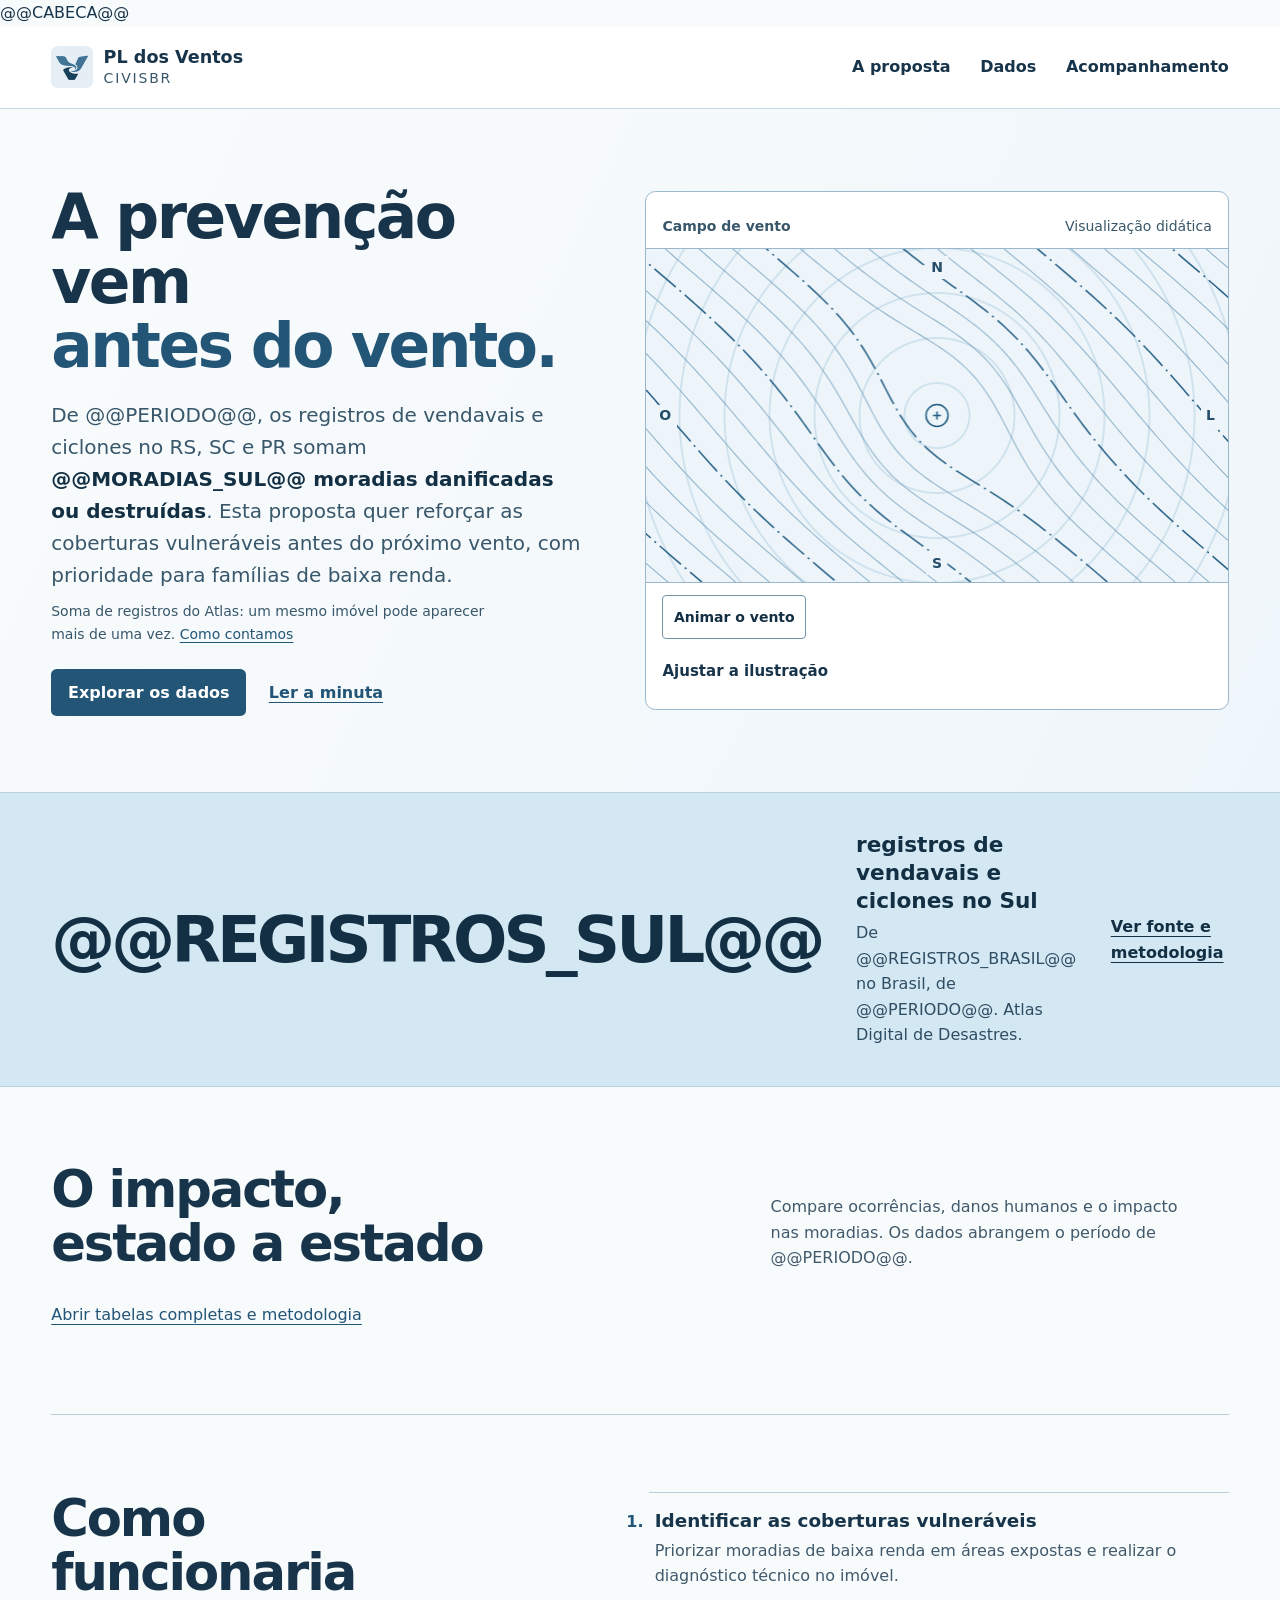
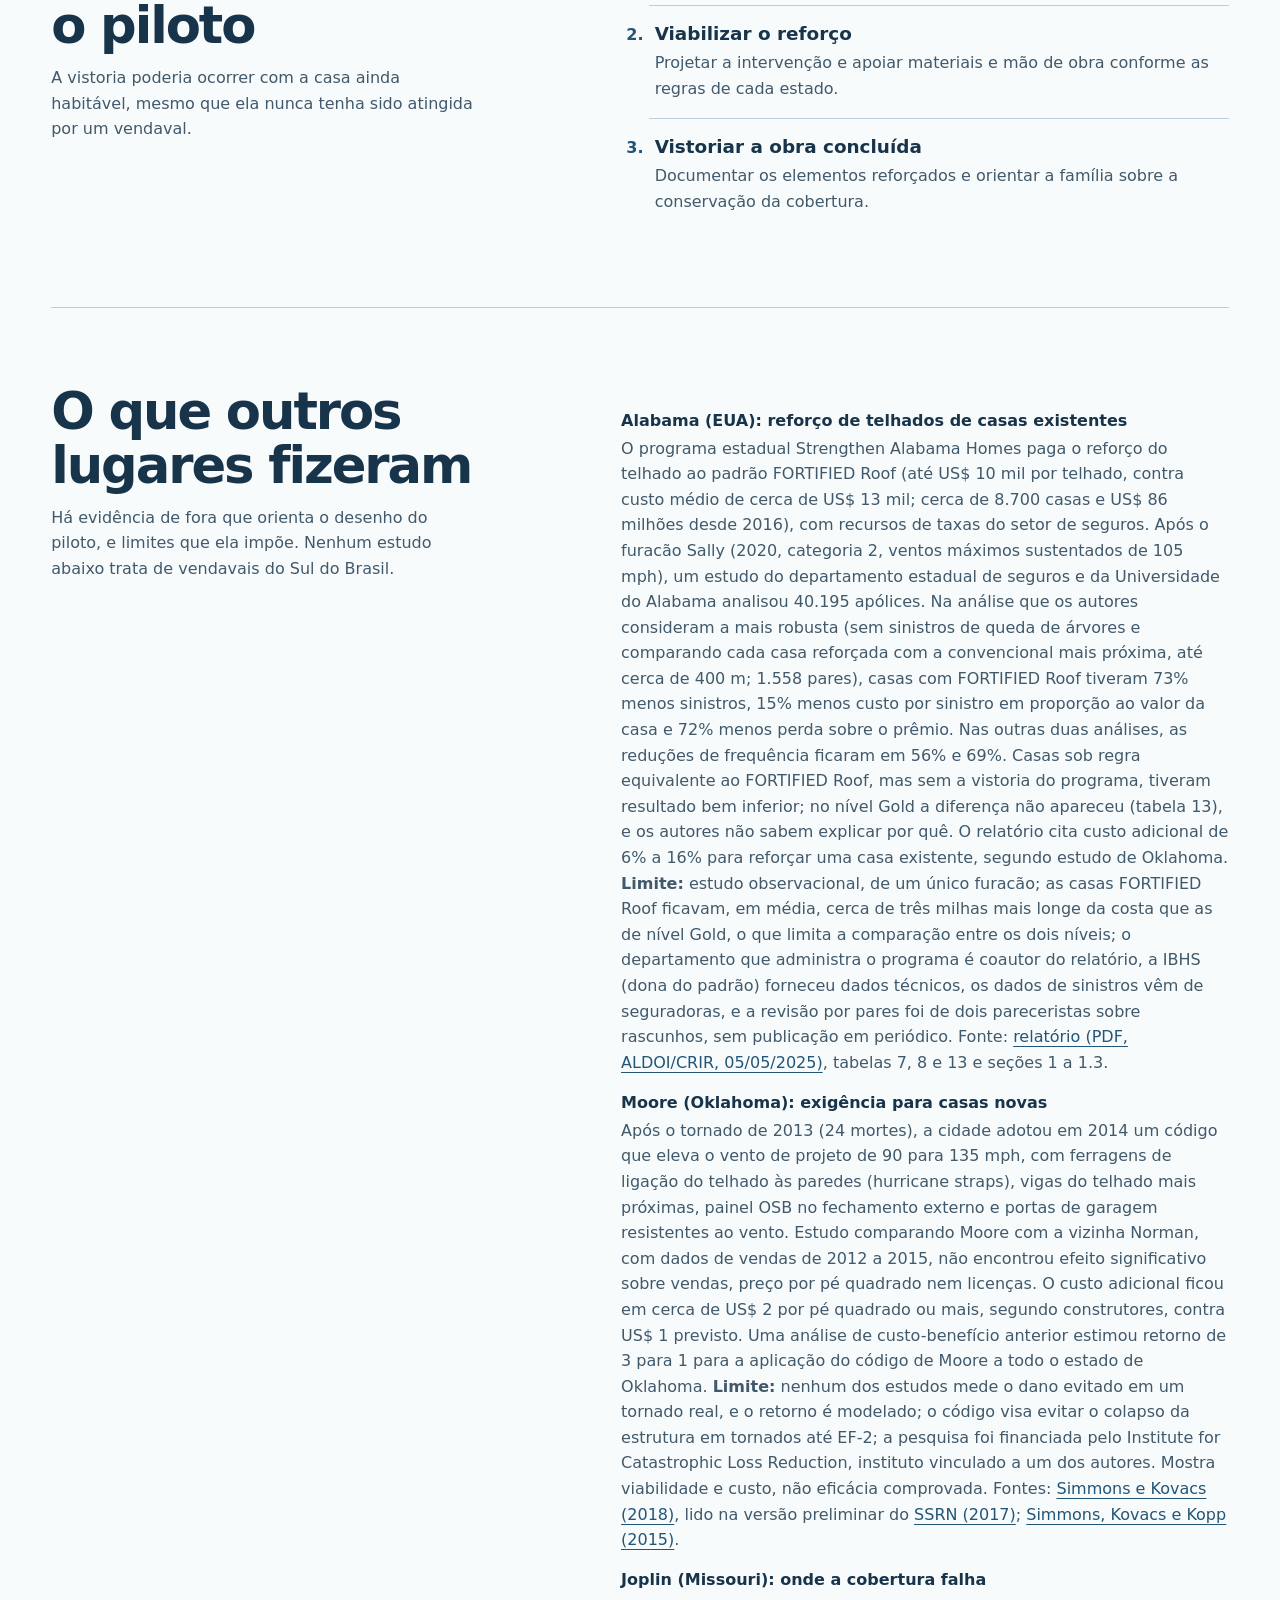
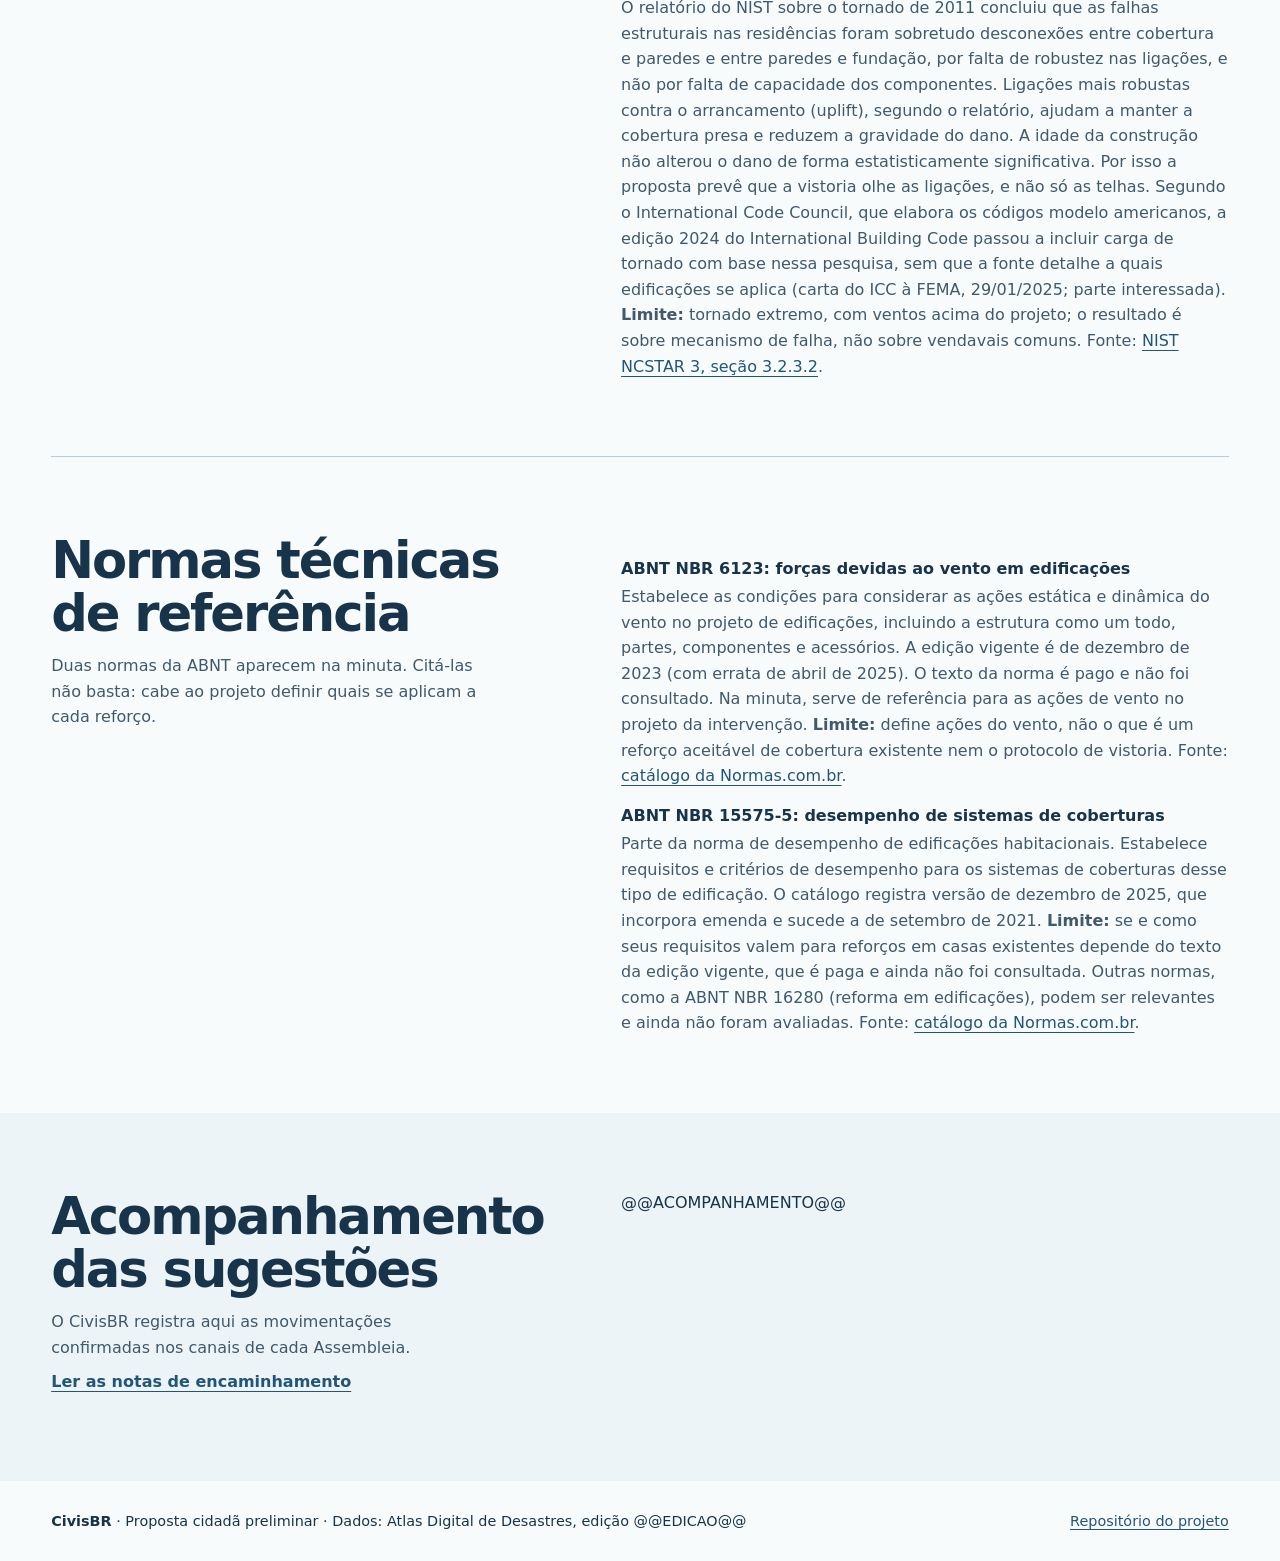
==== site/index.html @ 591d5e36 "docs: add technical standards section and fix NBR references Add NBR 6123 and NBR 15575-5 with catal" ====
<!doctype html>
<html lang="pt-BR">
<head>
  <meta charset="utf-8">
  <meta name="viewport" content="width=device-width, initial-scale=1">
  @@CABECA@@
  <link rel="icon" href="assets/favicon-ventos-brisa.ico">
  <link rel="stylesheet" href="estilos.css">
  <script src="vento.js" defer></script>
  <script src="explorar.js" defer></script>
</head>
<body>
  <a class="atalho" href="#conteudo">Pular para o conteúdo</a>
  <header class="cabecalho">
    <div class="limite topo">
      <a class="marca" href="./"><img src="assets/icone-ventos.png" width="42" height="42" alt=""><span>PL dos Ventos<small>CIVISBR</small></span></a>
      <nav aria-label="Navegação principal">
        <a href="#proposta">A proposta</a>
        <a href="#titulo-dados">Dados</a>
        <a href="#acompanhamento">Acompanhamento</a>
      </nav>
    </div>
  </header>
  <main id="conteudo" tabindex="-1">
    <div class="abertura-fundo">
      <section class="abertura limite" aria-labelledby="titulo">
        <div class="abertura-texto">
          <h1 id="titulo">A prevenção vem <em>antes do vento.</em></h1>
          <p class="introducao">De @@PERIODO@@, os registros de vendavais e ciclones no RS, SC e PR somam <strong>@@MORADIAS_SUL@@ moradias danificadas ou destruídas</strong>. Esta proposta quer reforçar as coberturas vulneráveis antes do próximo vento, com prioridade para famílias de baixa renda.</p>
          <p class="nota-dado">Soma de registros do Atlas: um mesmo imóvel pode aparecer mais de uma vez. <a href="metodologia.html">Como contamos</a></p>
          <div class="acoes">
            <a class="botao" href="#titulo-dados">Explorar os dados</a>
            <a class="link-texto" href="minuta-modelo.html">Ler a minuta</a>
          </div>
        </div>
        <div class="campo">
          <div class="campo-topo"><p class="campo-titulo">Campo de vento</p><p id="legenda-campo">Visualização didática</p></div>
          <div class="campo-figura">
            <canvas id="vento-canvas" role="img" aria-label="Ilustração didática: linhas de vento que contornam um ponto central"></canvas>
            <span class="campo-norte" aria-hidden="true">N</span>
            <span class="campo-leste" aria-hidden="true">L</span>
            <span class="campo-sul" aria-hidden="true">S</span>
            <span class="campo-oeste" aria-hidden="true">O</span>
          </div>
          <div id="controles-vento" class="controles-vento" hidden>
            <button id="movimento" type="button">Animar o vento</button>
            <details class="ajustes">
              <summary>Ajustar a ilustração</summary>
              <div><label for="direcao">Vento vindo de <output id="direcao-atual" for="direcao">Noroeste</output></label><input id="direcao" type="range" min="0" max="7" step="1" value="7"></div>
              <div><label for="intensidade">Intensidade visual <output id="intensidade-atual" for="intensidade">Moderada</output></label><input id="intensidade" type="range" min="0" max="2" step="1" value="1"></div>
            </details>
          </div>
          <noscript><p class="sem-script">A ilustração interativa requer JavaScript. A proposta e os dados estão nas seções abaixo.</p></noscript>
        </div>
      </section>
    </div>

    <section class="faixa" aria-label="Dados sobre vendavais e ciclones">
      <div class="limite faixa-conteudo">
        <p class="dado-grande">@@REGISTROS_SUL@@</p>
        <div><h2>registros de vendavais e ciclones no Sul</h2><p>De @@REGISTROS_BRASIL@@ no Brasil, de @@PERIODO@@. Atlas Digital de Desastres.</p></div>
        <a class="link-texto" href="dados.html#metodologia">Ver fonte e metodologia</a>
      </div>
    </section>

    <section class="secao limite secao-dados" aria-labelledby="titulo-dados">
      <div class="intro-dados"><h2 id="titulo-dados">O impacto, estado a estado</h2><p>Compare ocorrências, danos humanos e o impacto nas moradias. Os dados abrangem o período de @@PERIODO@@.</p></div>
          <section id="explorador" class="explorador" hidden aria-labelledby="titulo-explorador">
      <h3 id="titulo-explorador">Comparar estados</h3>
      <div class="controles">
        <div><label for="fenomeno">Fenômeno</label><select id="fenomeno"><option value="vendavais_ciclones">Vendavais e ciclones</option><option value="tornados">Tornados</option></select></div>
        <div><label for="indicador">Indicador</label><select id="indicador">
          <option value="moradias">Moradias atingidas</option>
          <option value="ocorrencias">Registros de desastres</option>
          <option value="atingidos">Danos humanos diretos</option>
          <option value="moradias_danificadas">Moradias danificadas</option>
          <option value="moradias_destruidas">Moradias destruídas</option>
          <option value="registros_com_moradias">Registros com dano habitacional</option>
        </select></div>
        <div><label for="recorte">Recorte</label><select id="recorte"><option value="sul">Região Sul</option><option value="brasil">Brasil · todas as UFs</option></select></div>
      </div>
      <p id="resumo-grafico" class="resumo-grafico" role="status" aria-atomic="true"></p>
      <ol id="barras" class="barras" aria-label="Estados em ordem decrescente pelo indicador selecionado"></ol>
      <div class="acoes-explorador">
        <button id="copiar-link" type="button">Copiar link desta visão</button>
        <button id="baixar-csv" type="button">Baixar este recorte (CSV)</button>
        <span id="aviso-explorador" class="aviso-explorador" role="status"></span>
      </div>
    </section>
    <noscript>@@TABELA_SUL@@</noscript>

      <p class="link-fonte"><a href="dados.html">Abrir tabelas completas e metodologia</a></p>
    </section>

    <section id="proposta" class="secao limite colunas proposta" aria-labelledby="titulo-proposta">
      <div>
        <h2 id="titulo-proposta">Como funcionaria o piloto</h2>
        <p class="texto-lateral">A vistoria poderia ocorrer com a casa ainda habitável, mesmo que ela nunca tenha sido atingida por um vendaval.</p>
      </div>
      <ol class="etapas">
        <li><h3>Identificar as coberturas vulneráveis</h3><p>Priorizar moradias de baixa renda em áreas expostas e realizar o diagnóstico técnico no imóvel.</p></li>
        <li><h3>Viabilizar o reforço</h3><p>Projetar a intervenção e apoiar materiais e mão de obra conforme as regras de cada estado.</p></li>
        <li><h3>Vistoriar a obra concluída</h3><p>Documentar os elementos reforçados e orientar a família sobre a conservação da cobertura.</p></li>
      </ol>
    </section>

    <section id="experiencia" class="secao limite colunas experiencia" aria-labelledby="titulo-experiencia">
      <div>
        <h2 id="titulo-experiencia">O que outros lugares fizeram</h2>
        <p class="texto-lateral">Há evidência de fora que orienta o desenho do piloto, e limites que ela impõe. Nenhum estudo abaixo trata de vendavais do Sul do Brasil.</p>
      </div>
      <dl class="glossario precedentes">
        <dt>Alabama (EUA): reforço de telhados de casas existentes</dt>
        <dd>O programa estadual Strengthen Alabama Homes paga o reforço do telhado ao padrão FORTIFIED Roof (até US$ 10 mil por telhado, contra custo médio de cerca de US$ 13 mil; cerca de 8.700 casas e US$ 86 milhões desde 2016), com recursos de taxas do setor de seguros. Após o furacão Sally (2020, categoria 2, ventos máximos sustentados de 105 mph), um estudo do departamento estadual de seguros e da Universidade do Alabama analisou 40.195 apólices. Na análise que os autores consideram a mais robusta (sem sinistros de queda de árvores e comparando cada casa reforçada com a convencional mais próxima, até cerca de 400 m; 1.558 pares), casas com FORTIFIED Roof tiveram 73% menos sinistros, 15% menos custo por sinistro em proporção ao valor da casa e 72% menos perda sobre o prêmio. Nas outras duas análises, as reduções de frequência ficaram em 56% e 69%. Casas sob regra equivalente ao FORTIFIED Roof, mas sem a vistoria do programa, tiveram resultado bem inferior; no nível Gold a diferença não apareceu (tabela 13), e os autores não sabem explicar por quê. O relatório cita custo adicional de 6% a 16% para reforçar uma casa existente, segundo estudo de Oklahoma. <strong>Limite:</strong> estudo observacional, de um único furacão; as casas FORTIFIED Roof ficavam, em média, cerca de três milhas mais longe da costa que as de nível Gold, o que limita a comparação entre os dois níveis; o departamento que administra o programa é coautor do relatório, a IBHS (dona do padrão) forneceu dados técnicos, os dados de sinistros vêm de seguradoras, e a revisão por pares foi de dois pareceristas sobre rascunhos, sem publicação em periódico. Fonte: <a href="https://www.aldoi.gov/PDF/News/PerformanceIBHSFortifiedHomeConstructionHurricaneSally.pdf">relatório (PDF, ALDOI/CRIR, 05/05/2025)</a>, tabelas 7, 8 e 13 e seções 1 a 1.3.</dd>
        <dt>Moore (Oklahoma): exigência para casas novas</dt>
        <dd>Após o tornado de 2013 (24 mortes), a cidade adotou em 2014 um código que eleva o vento de projeto de 90 para 135 mph, com ferragens de ligação do telhado às paredes (hurricane straps), vigas do telhado mais próximas, painel OSB no fechamento externo e portas de garagem resistentes ao vento. Estudo comparando Moore com a vizinha Norman, com dados de vendas de 2012 a 2015, não encontrou efeito significativo sobre vendas, preço por pé quadrado nem licenças. O custo adicional ficou em cerca de US$ 2 por pé quadrado ou mais, segundo construtores, contra US$ 1 previsto. Uma análise de custo-benefício anterior estimou retorno de 3 para 1 para a aplicação do código de Moore a todo o estado de Oklahoma. <strong>Limite:</strong> nenhum dos estudos mede o dano evitado em um tornado real, e o retorno é modelado; o código visa evitar o colapso da estrutura em tornados até EF-2; a pesquisa foi financiada pelo Institute for Catastrophic Loss Reduction, instituto vinculado a um dos autores. Mostra viabilidade e custo, não eficácia comprovada. Fontes: <a href="https://doi.org/10.1016/j.ijdrr.2017.09.040">Simmons e Kovacs (2018)</a>, lido na versão preliminar do <a href="https://doi.org/10.2139/ssrn.2963220">SSRN (2017)</a>; <a href="https://doi.org/10.1175/WCAS-D-14-00032.1">Simmons, Kovacs e Kopp (2015)</a>.</dd>
        <dt>Joplin (Missouri): onde a cobertura falha</dt>
        <dd>O relatório do NIST sobre o tornado de 2011 concluiu que as falhas estruturais nas residências foram sobretudo desconexões entre cobertura e paredes e entre paredes e fundação, por falta de robustez nas ligações, e não por falta de capacidade dos componentes. Ligações mais robustas contra o arrancamento (uplift), segundo o relatório, ajudam a manter a cobertura presa e reduzem a gravidade do dano. A idade da construção não alterou o dano de forma estatisticamente significativa. Por isso a proposta prevê que a vistoria olhe as ligações, e não só as telhas. Segundo o International Code Council, que elabora os códigos modelo americanos, a edição 2024 do International Building Code passou a incluir carga de tornado com base nessa pesquisa, sem que a fonte detalhe a quais edificações se aplica (carta do ICC à FEMA, 29/01/2025; parte interessada). <strong>Limite:</strong> tornado extremo, com ventos acima do projeto; o resultado é sobre mecanismo de falha, não sobre vendavais comuns. Fonte: <a href="https://doi.org/10.6028/NIST.NCSTAR.3">NIST NCSTAR 3, seção 3.2.3.2</a>.</dd>
      </dl>
    </section>

    <section id="normas" class="secao limite colunas experiencia" aria-labelledby="titulo-normas">
      <div>
        <h2 id="titulo-normas">Normas técnicas de referência</h2>
        <p class="texto-lateral">Duas normas da ABNT aparecem na minuta. Citá-las não basta: cabe ao projeto definir quais se aplicam a cada reforço.</p>
      </div>
      <dl class="glossario precedentes">
        <dt>ABNT NBR 6123: forças devidas ao vento em edificações</dt>
        <dd>Estabelece as condições para considerar as ações estática e dinâmica do vento no projeto de edificações, incluindo a estrutura como um todo, partes, componentes e acessórios. A edição vigente é de dezembro de 2023 (com errata de abril de 2025). O texto da norma é pago e não foi consultado. Na minuta, serve de referência para as ações de vento no projeto da intervenção. <strong>Limite:</strong> define ações do vento, não o que é um reforço aceitável de cobertura existente nem o protocolo de vistoria. Fonte: <a href="https://www.normas.com.br/visualizar/abnt-nbr-nm/5616/nbr6123-forcas-devidas-ao-vento-em-edificacoes">catálogo da Normas.com.br</a>.</dd>
        <dt>ABNT NBR 15575-5: desempenho de sistemas de coberturas</dt>
        <dd>Parte da norma de desempenho de edificações habitacionais. Estabelece requisitos e critérios de desempenho para os sistemas de coberturas desse tipo de edificação. O catálogo registra versão de dezembro de 2025, que incorpora emenda e sucede a de setembro de 2021. <strong>Limite:</strong> se e como seus requisitos valem para reforços em casas existentes depende do texto da edição vigente, que é paga e ainda não foi consultada. Outras normas, como a ABNT NBR 16280 (reforma em edificações), podem ser relevantes e ainda não foram avaliadas. Fonte: <a href="https://normas.com.br/visualizar/abnt-nbr-nm/27244/abnt-nbr15575-5-edificacoes-habitacionais-desempenho-parte-5-requisitos-para-os-sistemas-de-coberturas">catálogo da Normas.com.br</a>.</dd>
      </dl>
    </section>

    <section id="acompanhamento" class="secao acompanhamento" aria-labelledby="titulo-acompanhamento">
      <div class="limite colunas">
        <div><h2 id="titulo-acompanhamento">Acompanhamento das sugestões</h2>
          <p class="texto-lateral">O CivisBR registra aqui as movimentações confirmadas nos canais de cada Assembleia.</p>
          <a class="link-texto" href="encaminhamentos.html">Ler as notas de encaminhamento</a>
        </div>
        <div class="historicos">@@ACOMPANHAMENTO@@</div>
      </div>
    </section>
  </main>
  <footer class="limite rodape"><p><strong>CivisBR</strong> · Proposta cidadã preliminar · Dados: Atlas Digital de Desastres, edição @@EDICAO@@</p><a href="https://github.com/civisbr/pl-dos-ventos">Repositório do projeto</a></footer>
  <script type="application/json" id="dados-explorador">@@DADOS_EXPLORADOR@@</script>
</body>
</html>
---- site/estilos.css ----
:root {
  color-scheme: light;
  --papel: #f8fbfc;
  --nevoa: #edf4f8;
  --tinta: #18344a;
  --secundaria: #40596b;
  --mar: #235577;
  --mar-escuro: #173852;
  --linha: #bacdd9;
  --branco: #fff;
  --marinho: #122f43;
  --brisa: #d4e8f4;
  --azul-suave: #39576a;
  font-family: system-ui, sans-serif;
  line-height: 1.6;
  color: var(--tinta);
  background: var(--papel);
}
*, *::before, *::after { box-sizing: border-box; }
body { margin: 0; }
[hidden] { display: none !important; }
img { max-width: 100%; height: auto; display: block; }
h1, h2, h3, p, figure { margin: 0; }
h1, h2 { font-weight: 760; letter-spacing: -.04em; line-height: 1.05; }
h1 { font-size: clamp(2.8rem, 6vw, 6.4rem); text-wrap: balance; }
h2 { font-size: clamp(2rem, 4vw, 3.4rem); text-wrap: balance; }
h3 { font-size: 1.15rem; line-height: 1.3; }
p + p { margin-top: .75rem; }
a { color: var(--mar); text-underline-offset: .24em; text-decoration-thickness: .08em; }
a:hover { text-decoration-thickness: .16em; }
:focus-visible { outline: 3px solid #155a86; outline-offset: 4px; }
[id] { scroll-margin-top: 1.5rem; }
.atalho { position: absolute; z-index: 2; top: .75rem; left: 1rem; padding: .6rem 1rem; background: var(--branco); transform: translateY(-175%); }
.atalho:focus { transform: none; }
.limite { width: min(calc(100% - clamp(2rem, 8vw, 8rem)), 77rem); margin-inline: auto; }
.cabecalho { background: var(--branco); border-bottom: 1px solid #c7d9e4; }
.topo, .rodape { display: flex; align-items: center; justify-content: space-between; flex-wrap: wrap; gap: .5rem 1.5rem; padding-block: 1rem; }
.marca { display: inline-flex; gap: .65rem; align-items: center; padding-block: .25rem; text-decoration: none; color: var(--tinta); font-size: 1.1rem; font-weight: 750; line-height: 1.2; }
.marca img { border-radius: .42rem; }
.marca small { display: block; font-size: .875rem; font-weight: 500; color: var(--azul-suave); padding-top: .12rem; letter-spacing: .13em; }
nav { display: flex; flex-wrap: wrap; gap: 0 clamp(.8rem, 3vw, 1.85rem); }
nav a { display: inline-flex; align-items: center; min-height: 2.75rem; color: var(--tinta); font-weight: 640; text-decoration: none; }
nav a:hover, nav a[aria-current] { text-decoration: underline; text-underline-offset: .35em; }
.abertura-fundo { background: linear-gradient(115deg, var(--papel) 12%, #eff6fb 100%); color: var(--tinta); }
.abertura { display: grid; grid-template-columns: minmax(0, 1fr) minmax(0, 1.1fr); align-items: center; gap: clamp(1.5rem, 5vw, 4.5rem); padding-block: clamp(2.1rem, 6vw, 5.2rem); }
.abertura h1 { font-size: clamp(2.65rem, 4.8vw, 5.15rem); margin-block: 0 1.25rem; text-wrap: initial; }
.abertura h1 em { display: block; color: var(--mar); font-style: normal; }
.abertura .introducao { color: var(--azul-suave); }
.abertura .introducao strong { color: var(--marinho); }
.nota-dado { max-width: 52ch; margin-top: .6rem; font-size: .875rem; color: var(--azul-suave); }
.abertura .link-texto { color: var(--mar); }
.abertura .botao { background: var(--mar); color: var(--branco); }
.abertura .botao:hover { background: var(--mar-escuro); }
.cabecalho :focus-visible, .abertura :focus-visible { outline-color: #155a86; }
.introducao { max-width: 48ch; font-size: clamp(1.05rem, 2vw, 1.25rem); color: var(--secundaria); }
.acoes { display: flex; flex-wrap: wrap; align-items: center; gap: .55rem 1.4rem; margin-top: 1.5rem; }
.botao, .link-texto { display: inline-flex; align-items: center; width: fit-content; min-height: 2.75rem; font-weight: 725; }
.botao { padding: .65rem 1.05rem; border-radius: .35rem; background: var(--mar); color: var(--branco); text-decoration: none; }
.botao:hover { background: var(--mar-escuro); }
.campo { min-width: 0; border: 1px solid #9ab7cb; border-radius: .65rem; overflow: clip; background: var(--branco); }
.campo-topo { display: flex; flex-wrap: wrap; justify-content: space-between; align-items: baseline; gap: .25rem .75rem; border-bottom: 1px solid #9ab7cb; padding: .7rem 1rem; }
.campo-titulo { font: 700 1.05rem/1.4 system-ui, sans-serif; }
.campo-topo p { font-size: .875rem; color: var(--azul-suave); }
.campo-figura { position: relative; overflow: hidden; height: clamp(13rem, 26vw, 21rem); isolation: isolate; background: repeating-radial-gradient(circle at center, #edf5fa 0 31px, #d0e2ed 32px 33px, #edf5fa 34px 45px); }
.campo-figura canvas { display: block; width: 100%; height: 100%; }
.campo-figura span { position: absolute; padding: .08rem .35rem; background: #edf5fa; color: #234d69; font: 650 .875rem/1.4 system-ui, sans-serif; }
.campo-norte { top: .45rem; left: 50%; transform: translateX(-50%); }
.campo-leste { right: .45rem; top: 50%; transform: translateY(-50%); }
.campo-sul { bottom: .45rem; left: 50%; transform: translateX(-50%); }
.campo-oeste { left: .45rem; top: 50%; transform: translateY(-50%); }
.controles-vento { display: grid; gap: .65rem; padding: .75rem 1rem 1rem; border-top: 1px solid #9ab7cb; }
.ajustes > summary { cursor: pointer; display: flex; align-items: center; min-height: 2.75rem; font-weight: 650; font-size: .9375rem; }
.ajustes[open] { display: grid; grid-template-columns: 1fr 1fr; gap: .65rem 1.25rem; }
.ajustes[open] > summary { grid-column: 1 / -1; }
.ajustes > div { min-width: 0; }
.controles-vento label { display: flex; justify-content: space-between; flex-wrap: wrap; gap: .12rem .45rem; color: var(--azul-suave); font-size: .875rem; }
.controles-vento output { color: var(--marinho); font-weight: 700; }
.controles-vento input { width: 100%; height: 2.75rem; display: block; margin: 0; accent-color: var(--mar); cursor: pointer; }
.controles-vento button { justify-self: start; padding: .42rem .65rem; min-height: 2.75rem; background: transparent; color: var(--marinho); font: 650 .875rem system-ui, sans-serif; border: 1px solid #7394ab; border-radius: .25rem; cursor: pointer; }
.controles-vento button:hover { background: #d9eaf3; }
.sem-script { padding: .75rem 1rem; color: var(--azul-suave); }
.faixa { background: var(--brisa); color: var(--marinho); border-block: 1px solid #b8d1e2; }
.faixa-conteudo { padding-block: clamp(1.35rem, 3vw, 2.35rem); display: grid; grid-template-columns: auto 1fr auto; align-items: center; gap: .6rem clamp(1rem, 3vw, 2.15rem); }
.faixa a { color: var(--marinho); }
.faixa h2 { font: 700 clamp(1rem, 2.2vw, 1.35rem)/1.3 system-ui, sans-serif; letter-spacing: 0; }
.faixa p:not(.dado-grande) { color: #2e4d62; margin-top: .3rem; }
.dado-grande { font: 760 clamp(2.4rem, 5vw, 4.5rem)/1 system-ui, sans-serif; letter-spacing: -.06em; font-variant-numeric: lining-nums tabular-nums; }
.secao { padding-block: clamp(2.2rem, 6vw, 5rem); }
.secao h2 + p { margin-top: .75rem; }
.colunas { display: grid; grid-template-columns: minmax(0, 1fr) minmax(0, 1.3fr); gap: 1.5rem clamp(2rem, 8vw, 7rem); }
.texto-lateral { max-width: 42ch; color: var(--secundaria); }
.etapas { margin: 0; padding-left: 1.75rem; }
.etapas li { padding: 1rem 0 1rem .35rem; border-top: 1px solid var(--linha); }
.etapas li::marker { font-weight: 750; color: var(--mar); }
.etapas p { color: var(--secundaria); margin-top: .3rem; }
.acompanhamento { background: var(--nevoa); }
.historicos details { border-top: 1px solid var(--linha); }
.historicos details:last-child { border-bottom: 1px solid var(--linha); }
.historicos summary, .painel > summary { cursor: pointer; padding-block: .8rem; font-weight: 740; }
.historicos summary span { display: inline-block; }
.historicos summary small { display: block; padding-left: 1.2rem; font-size: .875rem; font-weight: 500; color: var(--secundaria); }
.historicos details > p { padding: 0 0 1rem 1.2rem; color: var(--secundaria); }
.registro { padding-left: 2.4rem; margin: 0 0 .8rem; }
.registro li { padding-block: .4rem; overflow-wrap: anywhere; }
.registro time { display: block; color: var(--secundaria); font-size: .875rem; }
.rodape { font-size: .9rem; min-height: 5rem; }
.rodape a { display: inline-flex; align-items: center; min-height: 2.75rem; }
.cabecalho-dados { padding-block: clamp(2.7rem, 6vw, 5rem) 1.75rem; }
.cabecalho-dados h1 { margin-block: .5rem .8rem; }
.explorador { background: var(--branco); border: 1px solid var(--linha); border-radius: .4rem; padding: clamp(.95rem, 3vw, 2rem); }
.explorador h2 { font-size: clamp(1.65rem, 4vw, 2.55rem); }
.controles { display: grid; grid-template-columns: repeat(3, minmax(0, 1fr)); gap: .7rem; margin-top: 1.1rem; }
.controles label { display: block; margin-bottom: .25rem; font-weight: 700; }
select { min-height: 2.75rem; width: 100%; border: 1px solid #7594ac; border-radius: .25rem; background: var(--branco); padding: .4rem .55rem; color: var(--tinta); font: inherit; }
.resumo-grafico { margin-top: 1.15rem; font-weight: 650; }
.barras { padding-left: 1.3rem; margin: .25rem 0 0; }
.barras li { display: grid; grid-template-columns: minmax(8rem, .4fr) minmax(0, 1fr) minmax(4.8rem, auto); align-items: center; gap: .7rem; border-bottom: 1px solid var(--linha); padding-block: .4rem; }
.barras strong { text-align: right; font-variant-numeric: tabular-nums; }
.barra-eixo { display: block; height: .68rem; border-radius: .12rem; background: #e1edf4; box-shadow: inset 0 0 0 1px #a9c2d3; }
.barra-eixo span { display: block; height: 100%; border-radius: inherit; background: #597f9d; }
.barra-sul .barra-eixo span { background: var(--mar); }
.intro-dados { display: grid; grid-template-columns: 1.2fr .8fr; align-items: end; gap: .7rem 2rem; margin-bottom: 1.4rem; }
.intro-dados p { color: var(--secundaria); max-width: 43ch; }
.link-fonte { margin-top: 1rem; }
.proposta { border-top: 1px solid var(--linha); }
.painel { border-top: 1px solid var(--linha); margin-top: 1rem; }
.painel > summary { font-size: 1.15rem; }
.painel details { margin-block: .8rem; }
summary:hover { color: var(--mar); }
::selection { background: var(--brisa); color: var(--marinho); }
button, select, input { caret-color: var(--mar); }
summary::marker { color: var(--mar); }
.tabela { overflow-x: auto; margin-block: .6rem; }
table { width: 100%; min-width: 53rem; border-collapse: collapse; background: var(--branco); font-variant-numeric: tabular-nums; }
caption { padding: .55rem .7rem; text-align: left; font-weight: 700; }
th, td { padding: .65rem .7rem; border-bottom: 1px solid var(--linha); text-align: right; }
th:first-child { text-align: left; min-width: 9rem; }
thead { color: var(--branco); background: var(--mar-escuro); }
thead th { line-height: 1.25; }
tbody tr.sul { background: var(--nevoa); }
.experiencia { border-top: 1px solid var(--linha); }
.precedentes { margin-top: 0; max-width: none; }
.precedentes dd { max-width: 65ch; }
.metodologia { border-top: 1px solid var(--linha); }
.metodologia p { max-width: 75ch; }
.fontes { padding-left: 1.3rem; }
.fontes a, .link-fonte a { display: inline-flex; align-items: center; min-height: 2.75rem; }
.glossario { margin: .5rem 0 0; max-width: 75ch; }
.glossario dt { margin-top: .9rem; font-weight: 700; }
.glossario dd { margin: .15rem 0 0; color: var(--secundaria); }
.metodologia h3 { margin-top: 2rem; }
.acoes-explorador { display: flex; flex-wrap: wrap; align-items: center; gap: .5rem 1rem; margin-top: 1.1rem; }
.acoes-explorador button { min-height: 2.75rem; padding: .4rem .9rem; background: var(--branco); color: var(--marinho); font: 650 .9375rem system-ui, sans-serif; border: 1px solid #7394ab; border-radius: .3rem; cursor: pointer; }
.acoes-explorador button:hover { background: #d9eaf3; }
.aviso-explorador { font-size: .9375rem; color: var(--secundaria); overflow-wrap: anywhere; }
.selo-sul { display: inline-block; padding: 0 .35rem; border: 1px solid var(--mar); border-radius: .2rem; font-size: .75rem; font-weight: 700; color: var(--mar); vertical-align: .08em; }
.painel > :not(summary) { padding-top: .35rem; }
.historicos details > :not(summary) { padding-top: .35rem; }
.documento { max-width: 50rem; padding-block: clamp(2rem, 6vw, 4rem); }
.documento h1 { font-size: clamp(2rem, 5vw, 3.2rem); margin-bottom: 1.2rem; }
.documento h2 { font-size: clamp(1.4rem, 3vw, 2rem); margin-top: 2.4rem; margin-bottom: .6rem; }
.documento p, .documento li { max-width: 68ch; }
.documento p + p { margin-top: 1rem; }
.documento ul { padding-left: 1.3rem; }
.documento li + li { margin-top: .4rem; }
.documento blockquote { margin: 1rem 0; padding: .2rem 1rem; background: var(--nevoa); border-radius: .3rem; color: var(--secundaria); }
.documento code { font-family: ui-monospace, monospace; font-size: .9em; }
.documento pre { overflow-x: auto; padding: 1rem; background: var(--nevoa); border-radius: .3rem; }
.documento table { min-width: 0; }
.fonte-documento { margin-top: 2.5rem; font-size: .9375rem; }
@media (max-width: 48rem) {
  .abertura, .colunas { grid-template-columns: minmax(0, 1fr); }
  .abertura h1 { max-width: 14ch; }
  .intro-dados { grid-template-columns: minmax(0, 1fr); }
  .faixa-conteudo { grid-template-columns: 1fr; }
  .controles { grid-template-columns: minmax(0, 1fr); }
}
@media (max-width: 30rem) {
  .ajustes[open] { grid-template-columns: 1fr; }
  .barras li { grid-template-columns: minmax(0, 1fr) auto; gap: .15rem .6rem; }
  .barra-eixo { grid-row: 2; grid-column: 1 / -1; }
}
@media print {
  .atalho, nav, .campo, .acoes-explorador, .botao { display: none !important; }
  body { background: #fff; }
  .tabela { overflow: visible; }
  table { min-width: 0; font-size: .75rem; }
}
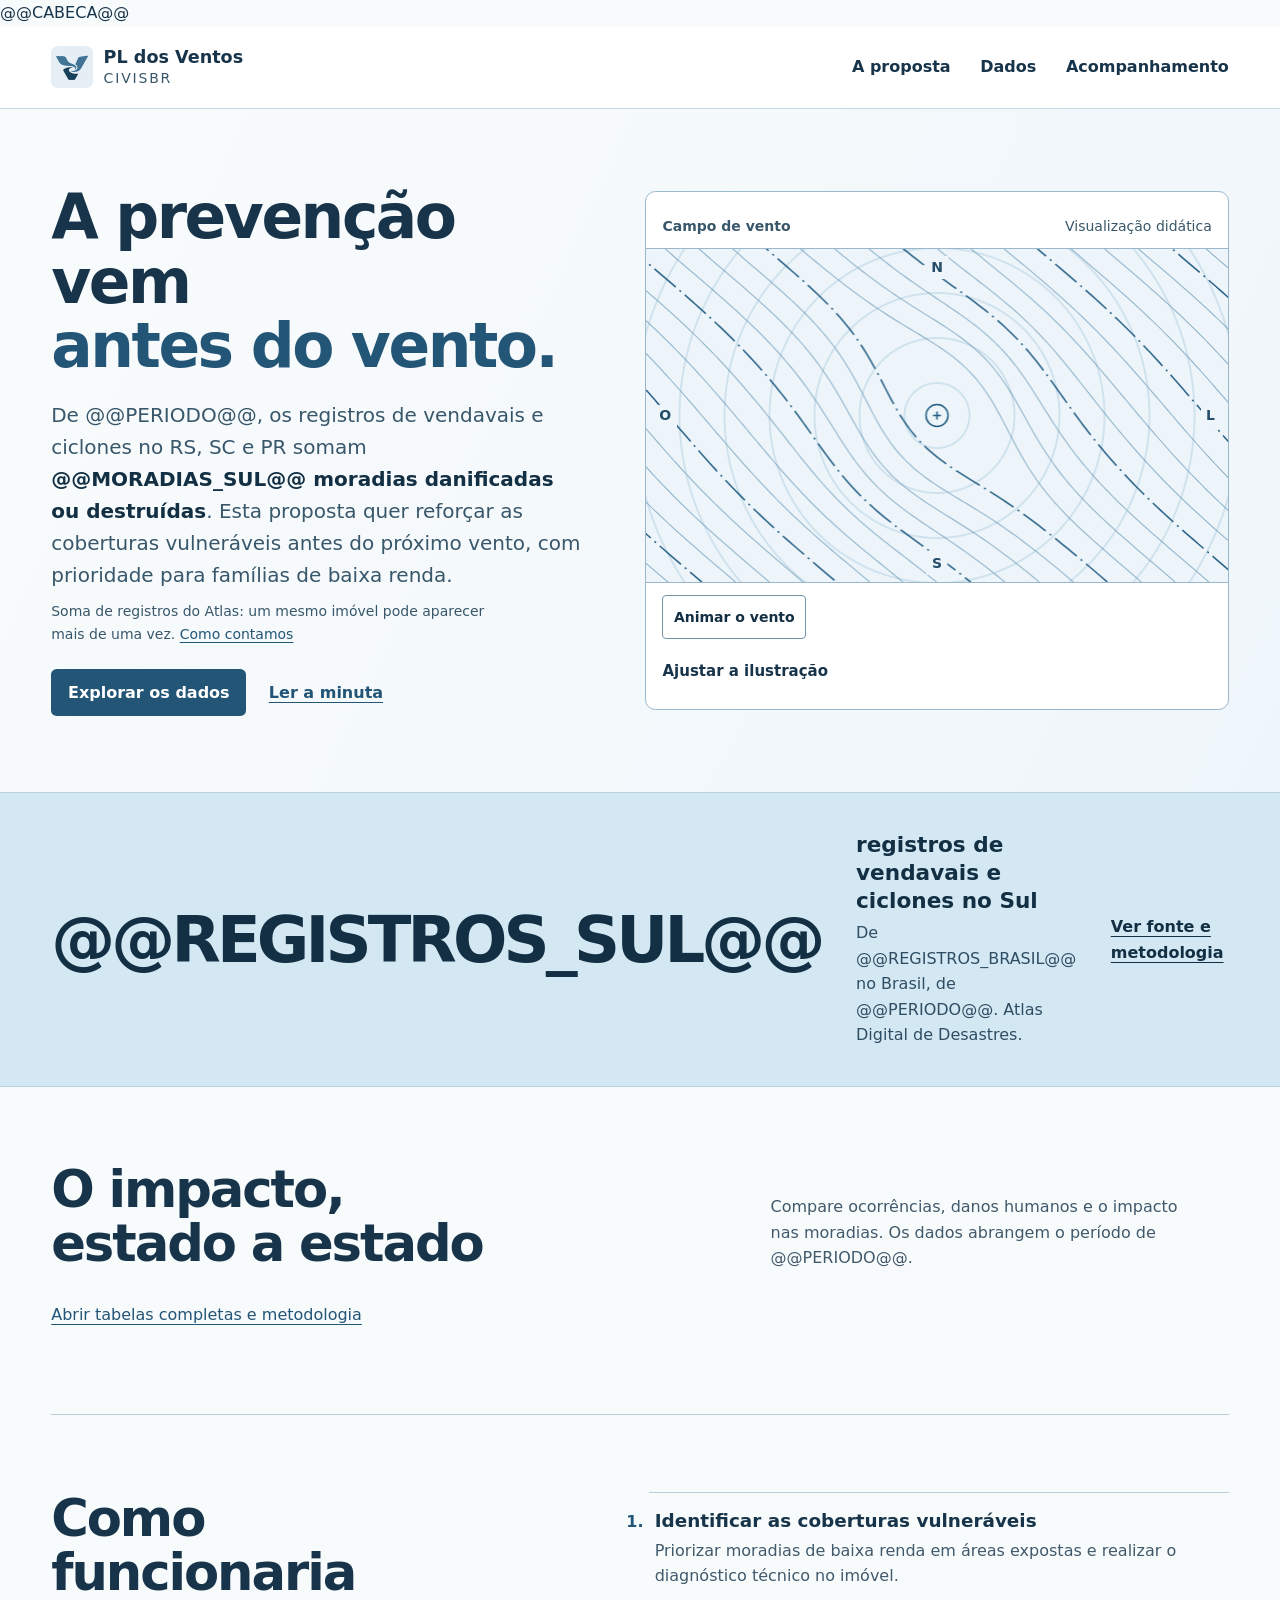
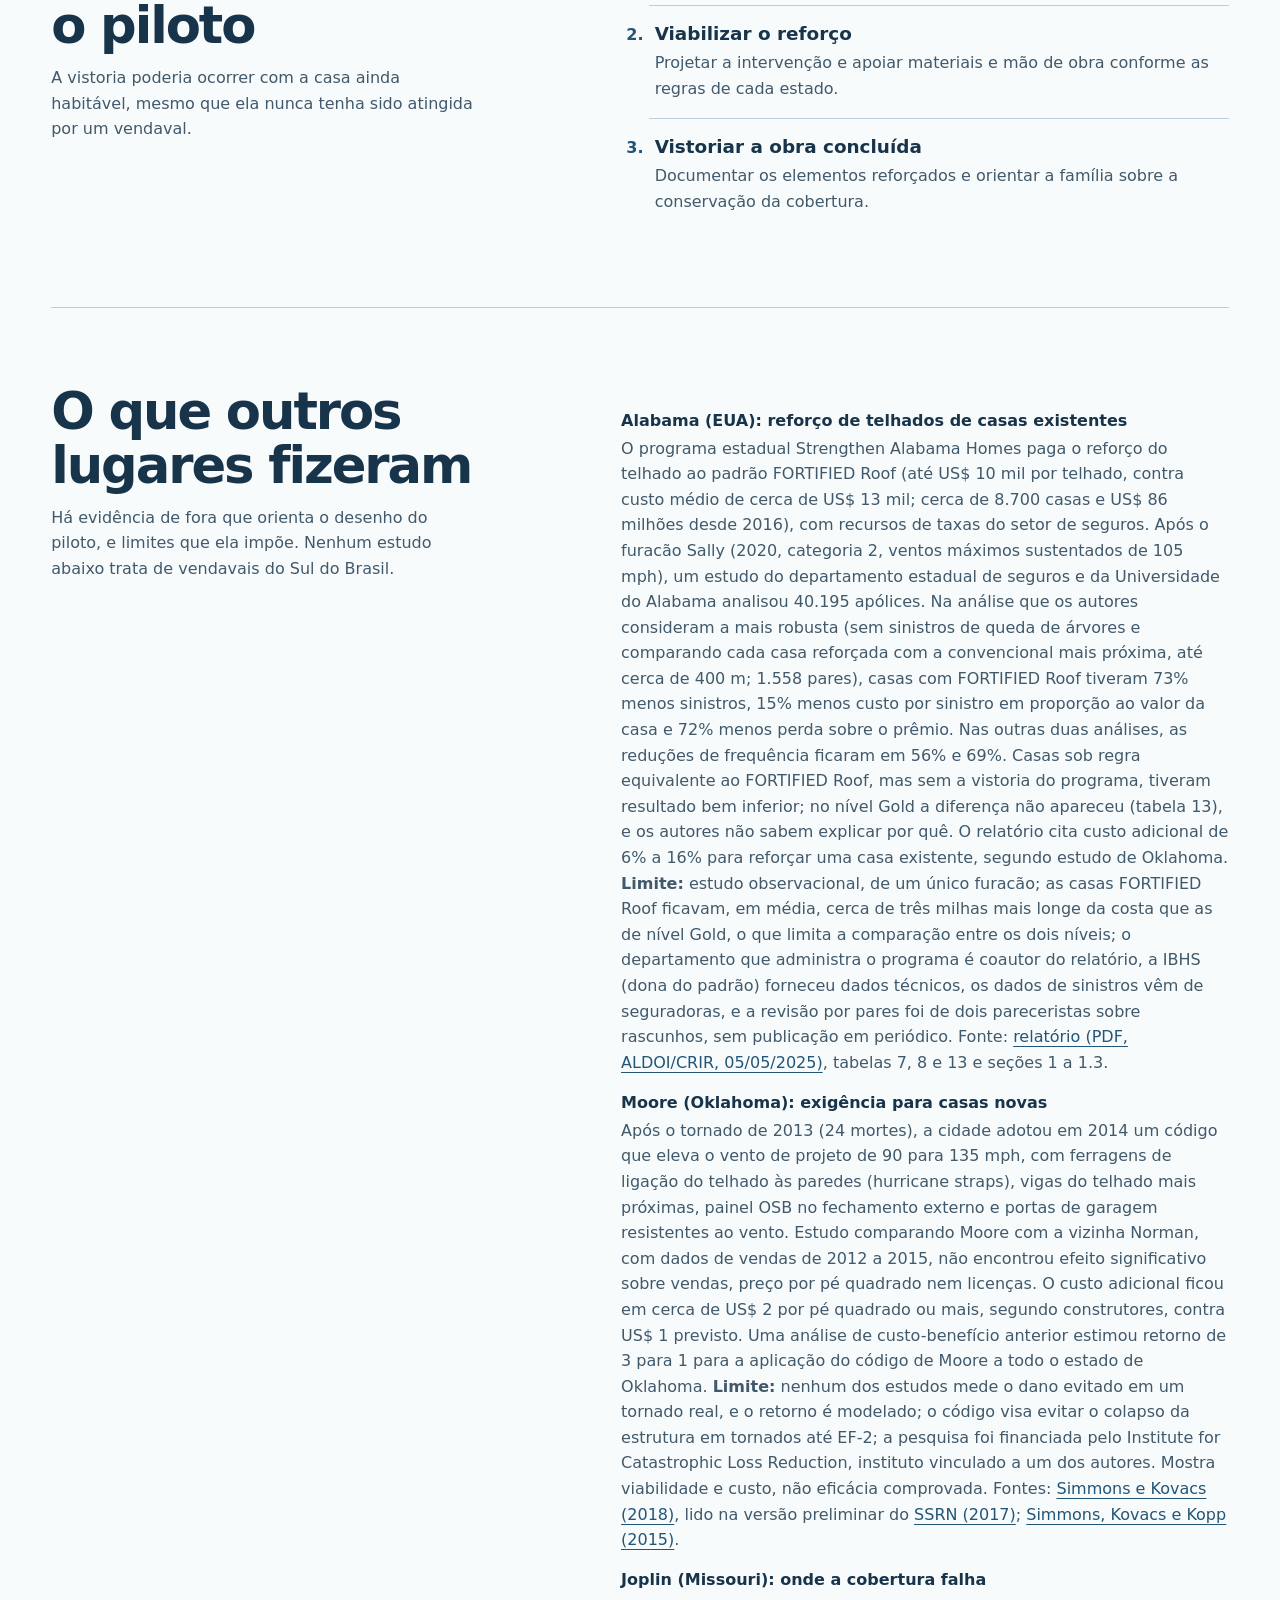
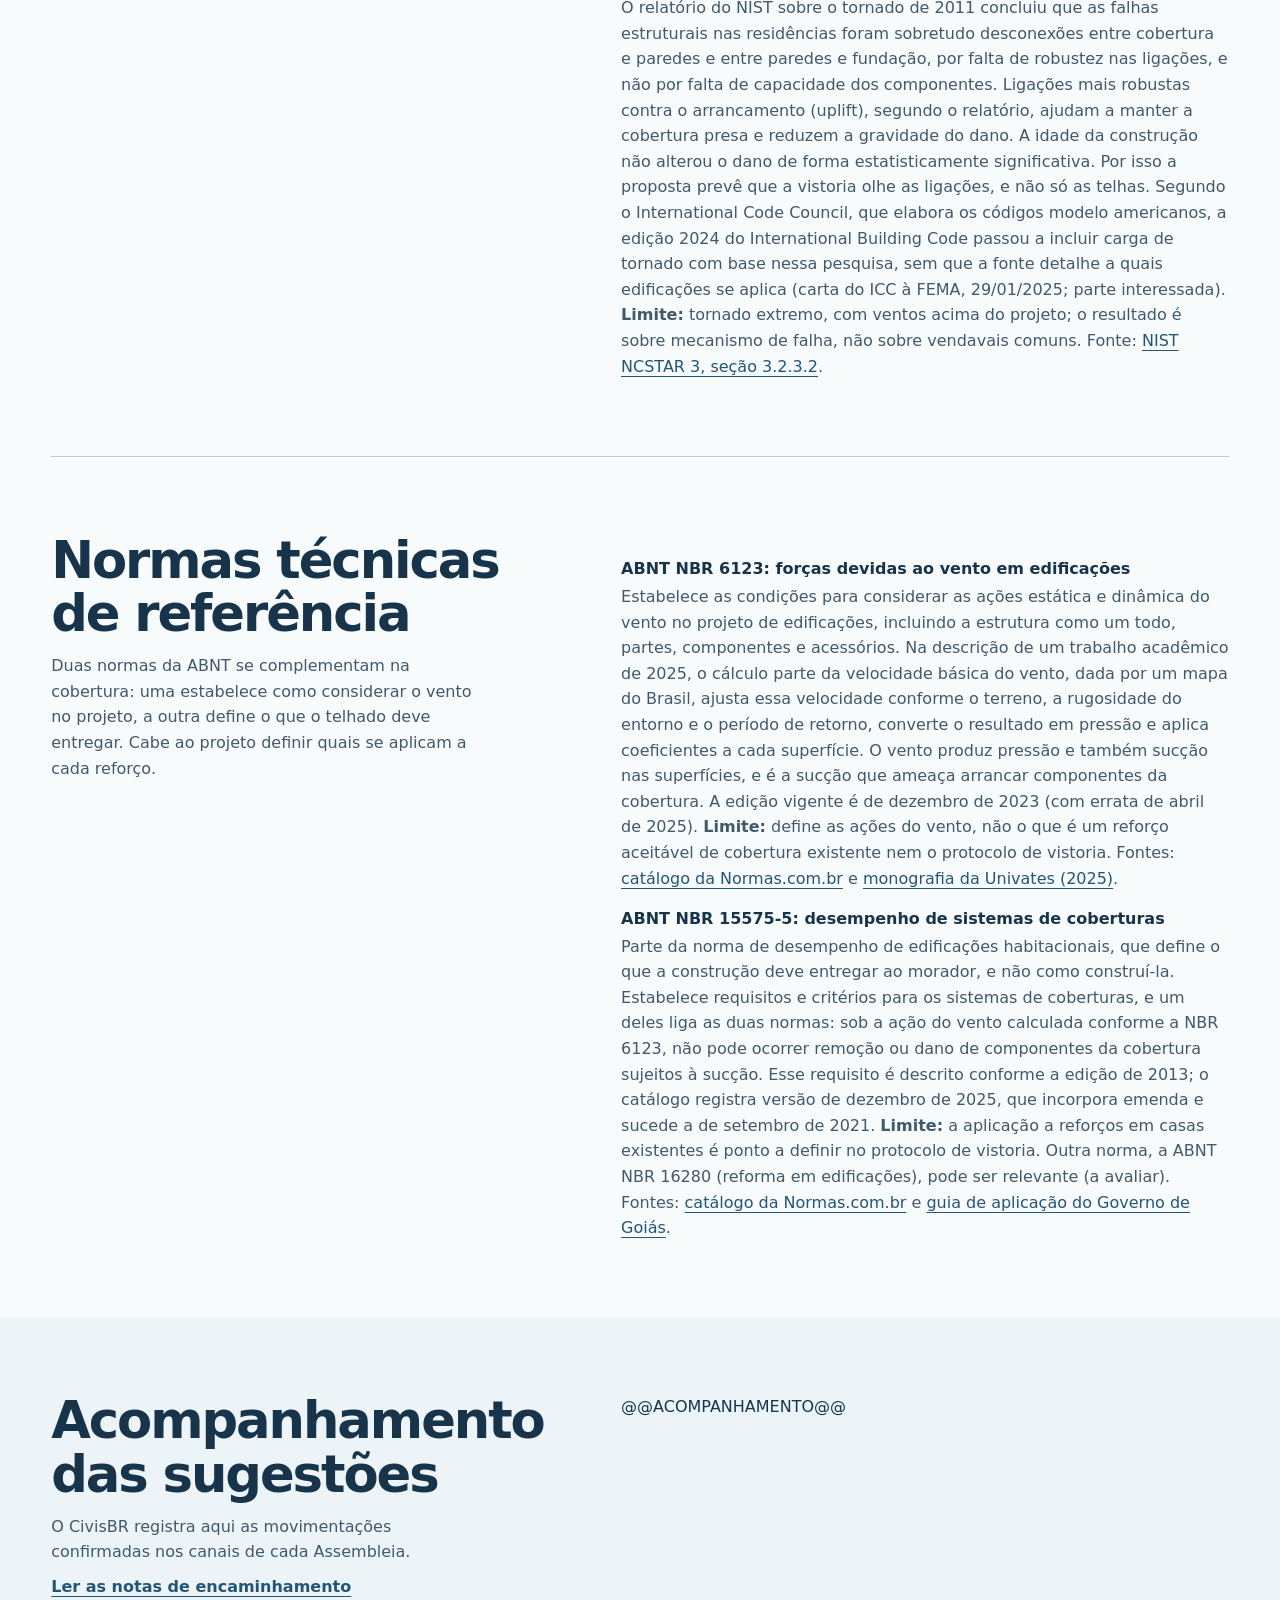
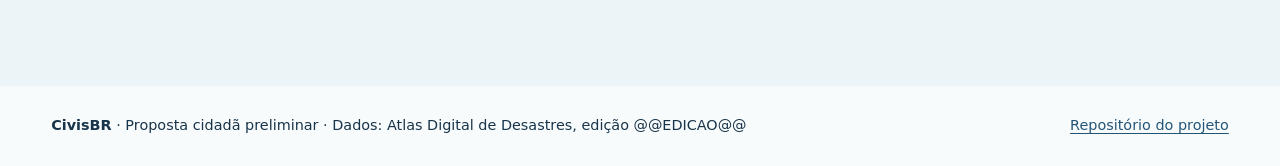
==== commit 771ba126: "docs: rewrite technical standards section with attributed sources Drop the unsupported map-update cl" ====
--- a/site/index.html
+++ b/site/index.html
@@ -122,13 +122,13 @@
     <section id="normas" class="secao limite colunas experiencia" aria-labelledby="titulo-normas">
       <div>
         <h2 id="titulo-normas">Normas técnicas de referência</h2>
-        <p class="texto-lateral">Duas normas da ABNT aparecem na minuta. Citá-las não basta: cabe ao projeto definir quais se aplicam a cada reforço.</p>
+        <p class="texto-lateral">Duas normas da ABNT se complementam na cobertura: uma estabelece como considerar o vento no projeto, a outra define o que o telhado deve entregar. Cabe ao projeto definir quais se aplicam a cada reforço.</p>
       </div>
       <dl class="glossario precedentes">
         <dt>ABNT NBR 6123: forças devidas ao vento em edificações</dt>
-        <dd>Estabelece as condições para considerar as ações estática e dinâmica do vento no projeto de edificações, incluindo a estrutura como um todo, partes, componentes e acessórios. A edição vigente é de dezembro de 2023 (com errata de abril de 2025). O texto da norma é pago e não foi consultado. Na minuta, serve de referência para as ações de vento no projeto da intervenção. <strong>Limite:</strong> define ações do vento, não o que é um reforço aceitável de cobertura existente nem o protocolo de vistoria. Fonte: <a href="https://www.normas.com.br/visualizar/abnt-nbr-nm/5616/nbr6123-forcas-devidas-ao-vento-em-edificacoes">catálogo da Normas.com.br</a>.</dd>
+        <dd>Estabelece as condições para considerar as ações estática e dinâmica do vento no projeto de edificações, incluindo a estrutura como um todo, partes, componentes e acessórios. Na descrição de um trabalho acadêmico de 2025, o cálculo parte da velocidade básica do vento, dada por um mapa do Brasil, ajusta essa velocidade conforme o terreno, a rugosidade do entorno e o período de retorno, converte o resultado em pressão e aplica coeficientes a cada superfície. O vento produz pressão e também sucção nas superfícies, e é a sucção que ameaça arrancar componentes da cobertura. A edição vigente é de dezembro de 2023 (com errata de abril de 2025). <strong>Limite:</strong> define as ações do vento, não o que é um reforço aceitável de cobertura existente nem o protocolo de vistoria. Fontes: <a href="https://www.normas.com.br/visualizar/abnt-nbr-nm/5616/nbr6123-forcas-devidas-ao-vento-em-edificacoes">catálogo da Normas.com.br</a> e <a href="https://www.univates.br/bduserver/api/core/bitstreams/9e98d1a4-2e6b-4c75-b1af-a2dd46197a8a/content">monografia da Univates (2025)</a>.</dd>
         <dt>ABNT NBR 15575-5: desempenho de sistemas de coberturas</dt>
-        <dd>Parte da norma de desempenho de edificações habitacionais. Estabelece requisitos e critérios de desempenho para os sistemas de coberturas desse tipo de edificação. O catálogo registra versão de dezembro de 2025, que incorpora emenda e sucede a de setembro de 2021. <strong>Limite:</strong> se e como seus requisitos valem para reforços em casas existentes depende do texto da edição vigente, que é paga e ainda não foi consultada. Outras normas, como a ABNT NBR 16280 (reforma em edificações), podem ser relevantes e ainda não foram avaliadas. Fonte: <a href="https://normas.com.br/visualizar/abnt-nbr-nm/27244/abnt-nbr15575-5-edificacoes-habitacionais-desempenho-parte-5-requisitos-para-os-sistemas-de-coberturas">catálogo da Normas.com.br</a>.</dd>
+        <dd>Parte da norma de desempenho de edificações habitacionais, que define o que a construção deve entregar ao morador, e não como construí-la. Estabelece requisitos e critérios para os sistemas de coberturas, e um deles liga as duas normas: sob a ação do vento calculada conforme a NBR 6123, não pode ocorrer remoção ou dano de componentes da cobertura sujeitos à sucção. Esse requisito é descrito conforme a edição de 2013; o catálogo registra versão de dezembro de 2025, que incorpora emenda e sucede a de setembro de 2021. <strong>Limite:</strong> a aplicação a reforços em casas existentes é ponto a definir no protocolo de vistoria. Outra norma, a ABNT NBR 16280 (reforma em edificações), pode ser relevante (a avaliar). Fontes: <a href="https://normas.com.br/visualizar/abnt-nbr-nm/27244/abnt-nbr15575-5-edificacoes-habitacionais-desempenho-parte-5-requisitos-para-os-sistemas-de-coberturas">catálogo da Normas.com.br</a> e <a href="https://goias.gov.br/administracao/wp-content/uploads/sites/27/files/licitacoes-contratos/1PE0620AnexoXIIINormadeDesempenhoABNTNBR15575.pdf">guia de aplicação do Governo de Goiás</a>.</dd>
       </dl>
     </section>
 
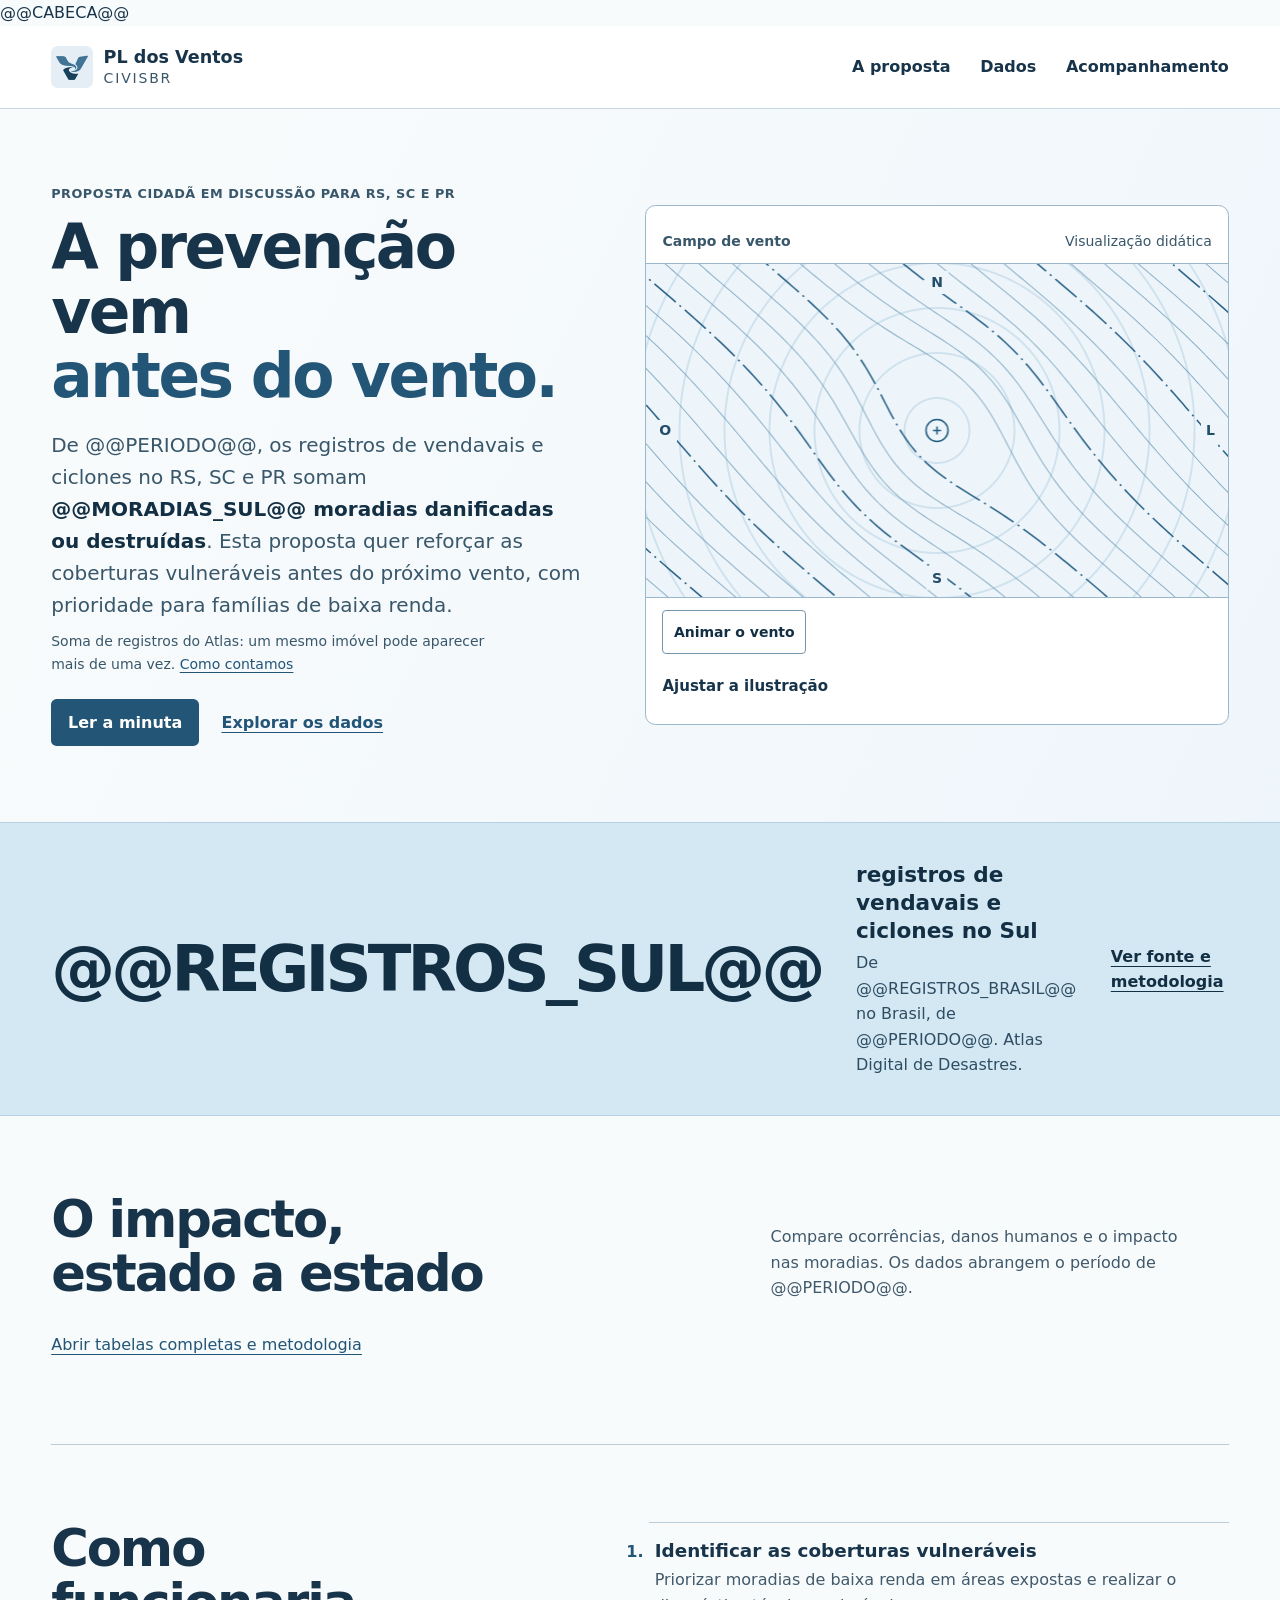
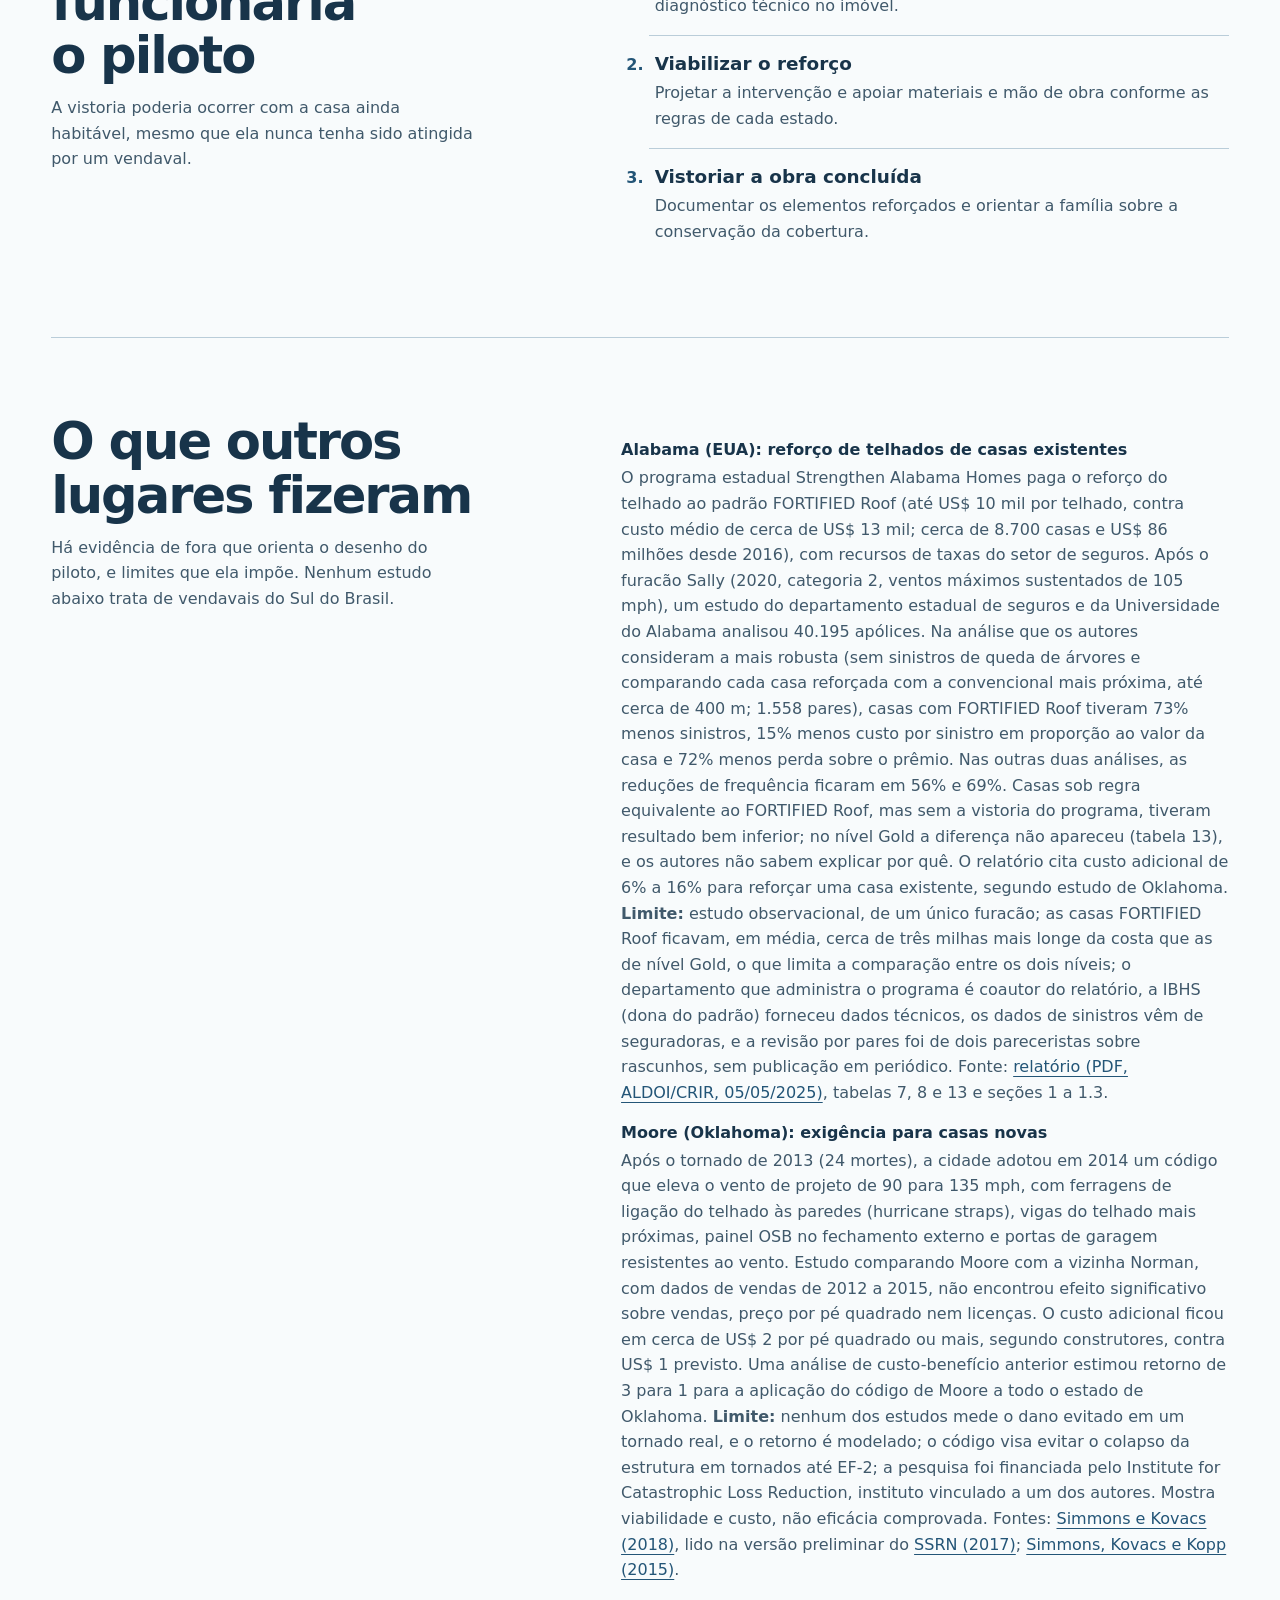
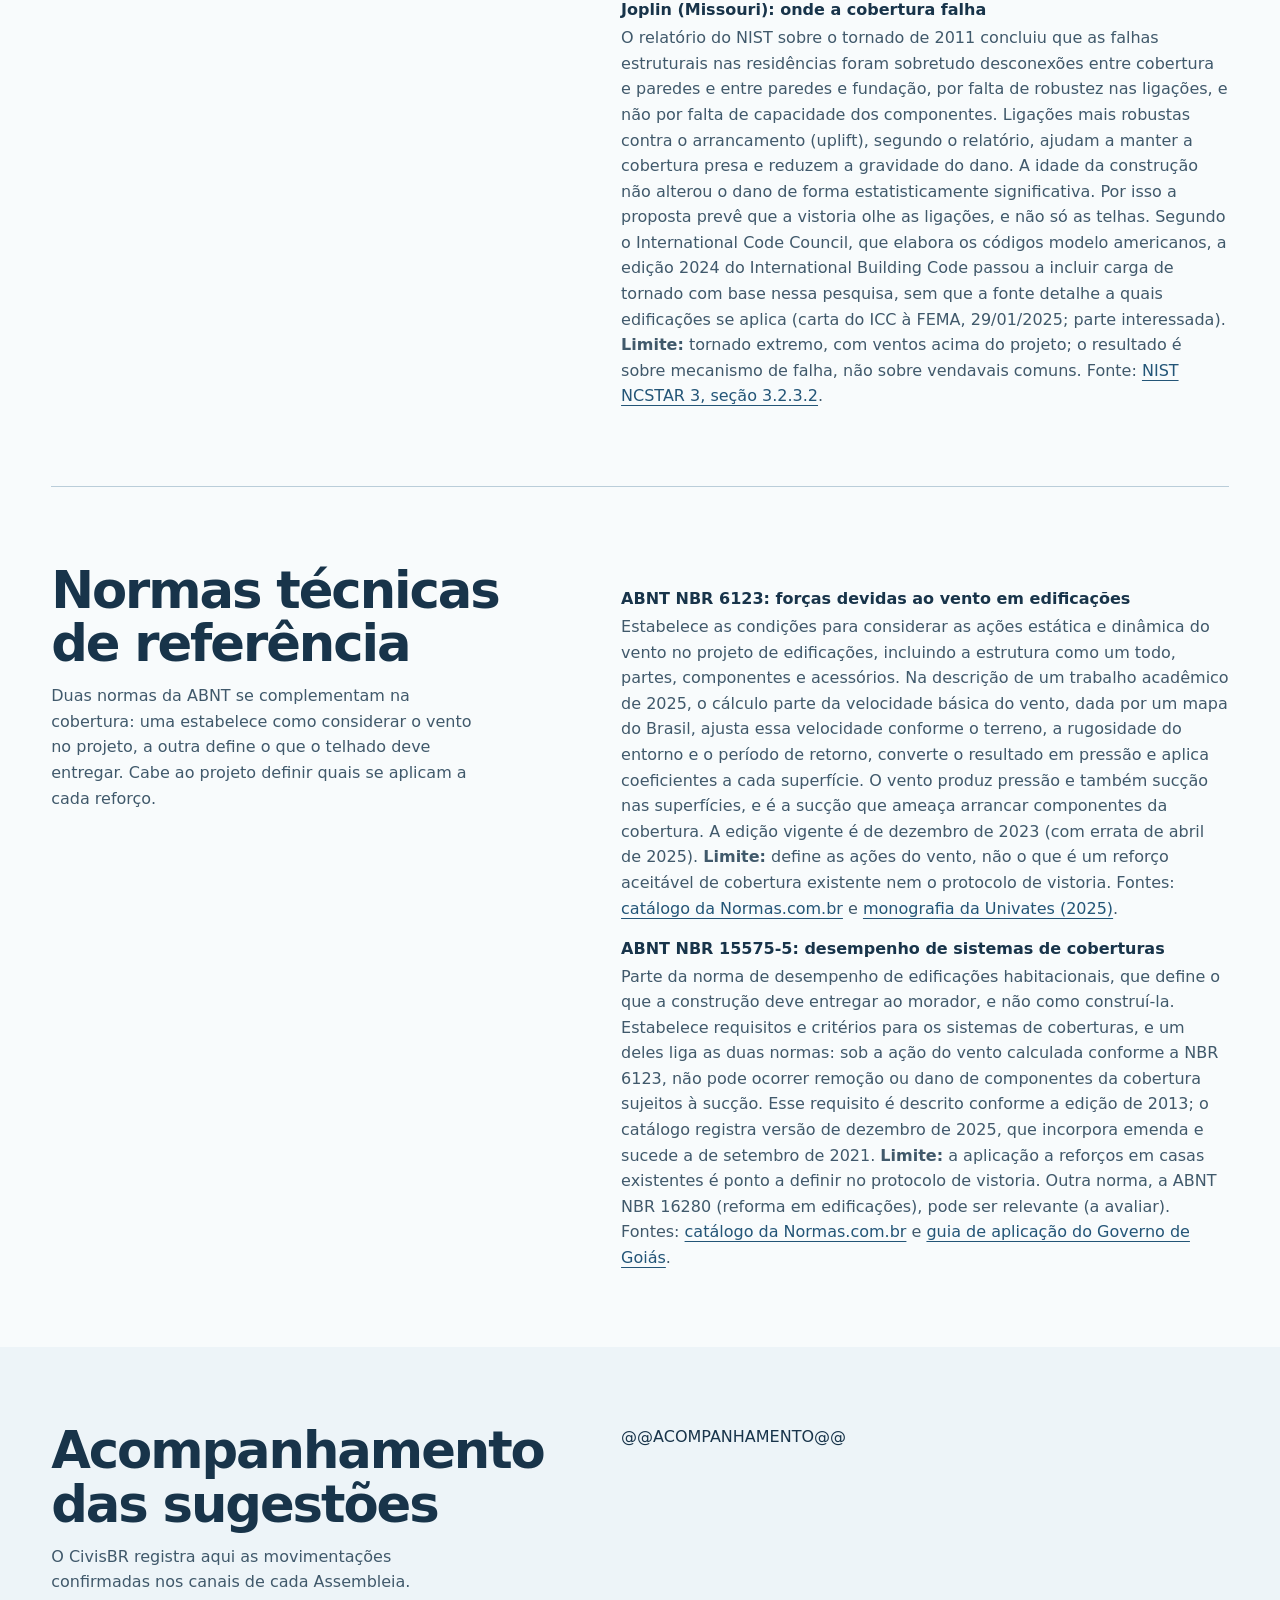
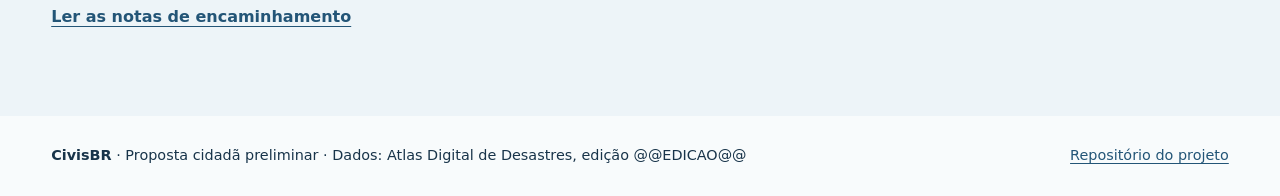
==== commit dccf0656: "feat: spell out data period, add proposal stage and lead with draft bill" ====
--- a/site/index.html
+++ b/site/index.html
@@ -25,12 +25,13 @@
     <div class="abertura-fundo">
       <section class="abertura limite" aria-labelledby="titulo">
         <div class="abertura-texto">
+          <p class="estagio">Proposta cidadã em discussão para RS, SC e PR</p>
           <h1 id="titulo">A prevenção vem <em>antes do vento.</em></h1>
           <p class="introducao">De @@PERIODO@@, os registros de vendavais e ciclones no RS, SC e PR somam <strong>@@MORADIAS_SUL@@ moradias danificadas ou destruídas</strong>. Esta proposta quer reforçar as coberturas vulneráveis antes do próximo vento, com prioridade para famílias de baixa renda.</p>
           <p class="nota-dado">Soma de registros do Atlas: um mesmo imóvel pode aparecer mais de uma vez. <a href="metodologia.html">Como contamos</a></p>
           <div class="acoes">
-            <a class="botao" href="#titulo-dados">Explorar os dados</a>
-            <a class="link-texto" href="minuta-modelo.html">Ler a minuta</a>
+            <a class="botao" href="minuta-modelo.html">Ler a minuta</a>
+            <a class="link-texto" href="#titulo-dados">Explorar os dados</a>
           </div>
         </div>
         <div class="campo">
--- a/site/estilos.css
+++ b/site/estilos.css
@@ -47,6 +47,7 @@
 .abertura h1 em { display: block; color: var(--mar); font-style: normal; }
 .abertura .introducao { color: var(--azul-suave); }
 .abertura .introducao strong { color: var(--marinho); }
+.estagio { margin-bottom: .75rem; font: 700 .8rem/1.4 system-ui, sans-serif; letter-spacing: .04em; text-transform: uppercase; color: var(--azul-suave); }
 .nota-dado { max-width: 52ch; margin-top: .6rem; font-size: .875rem; color: var(--azul-suave); }
 .abertura .link-texto { color: var(--mar); }
 .abertura .botao { background: var(--mar); color: var(--branco); }
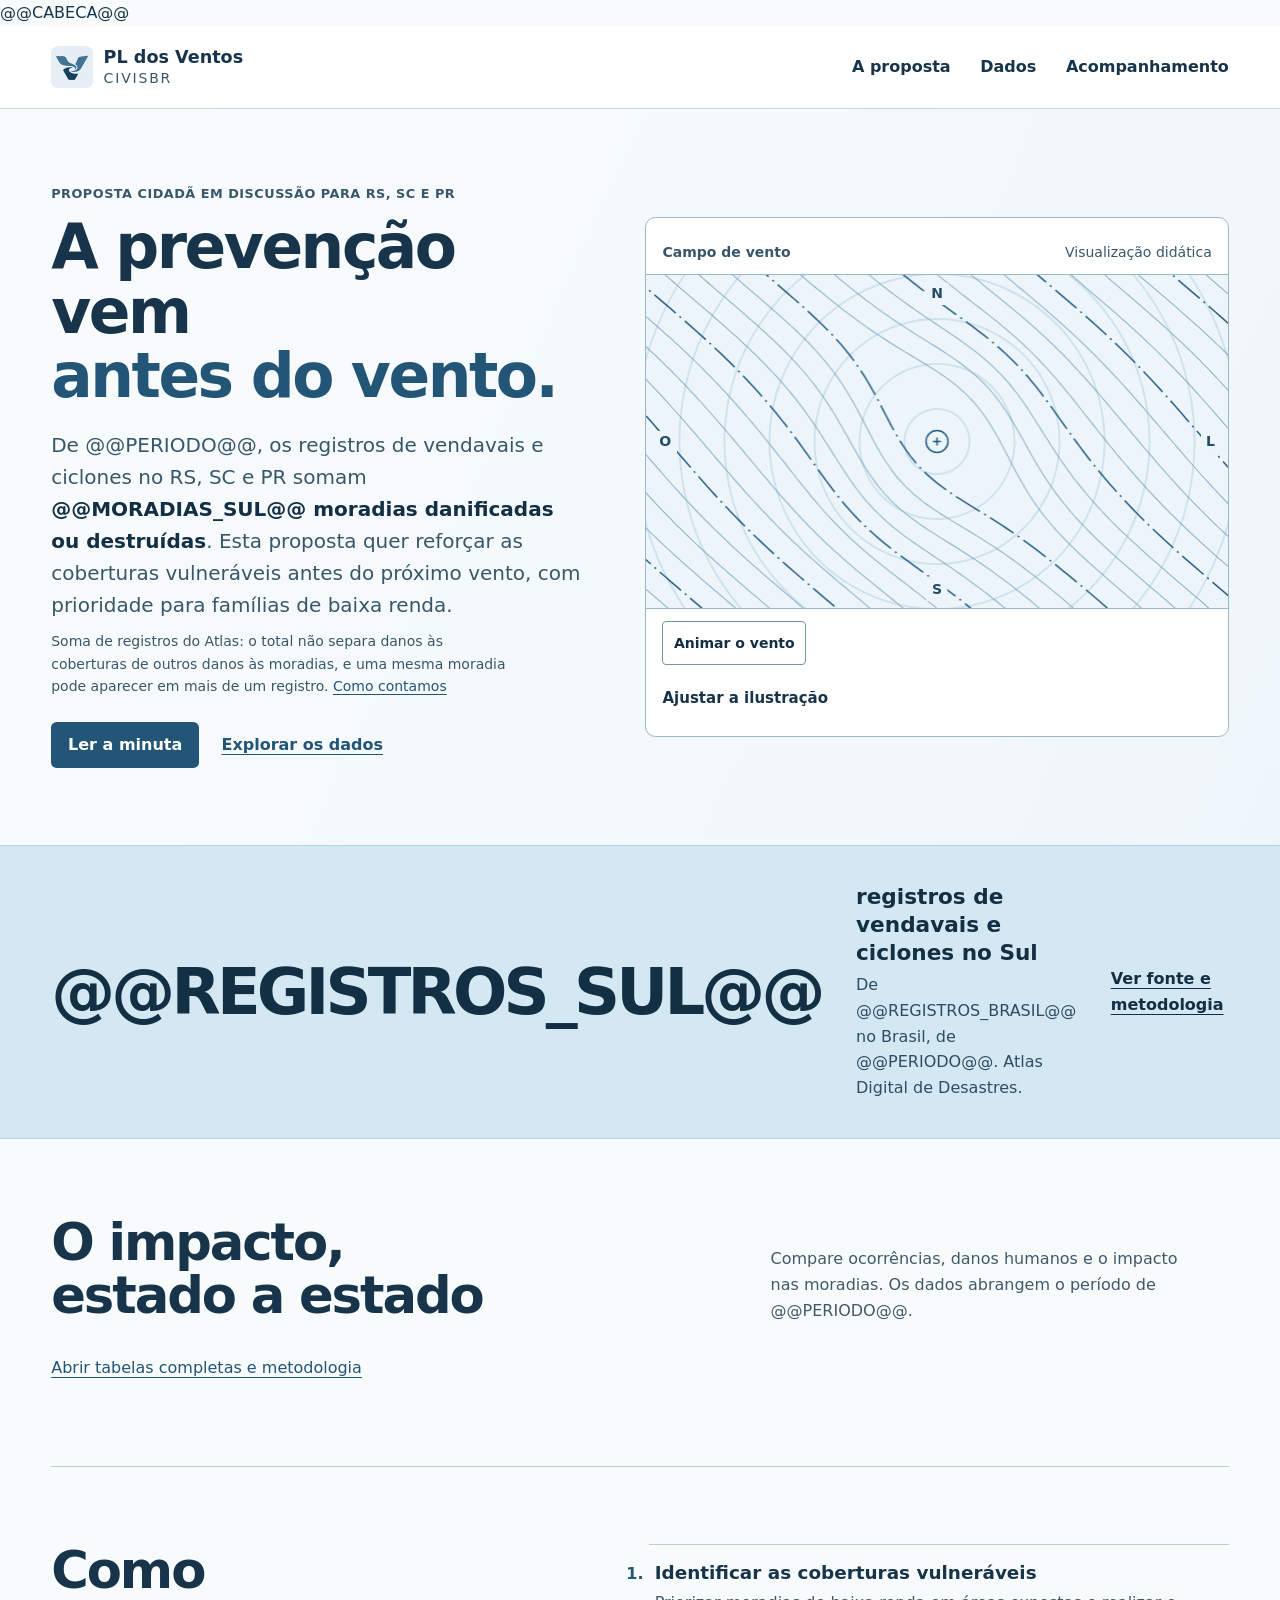
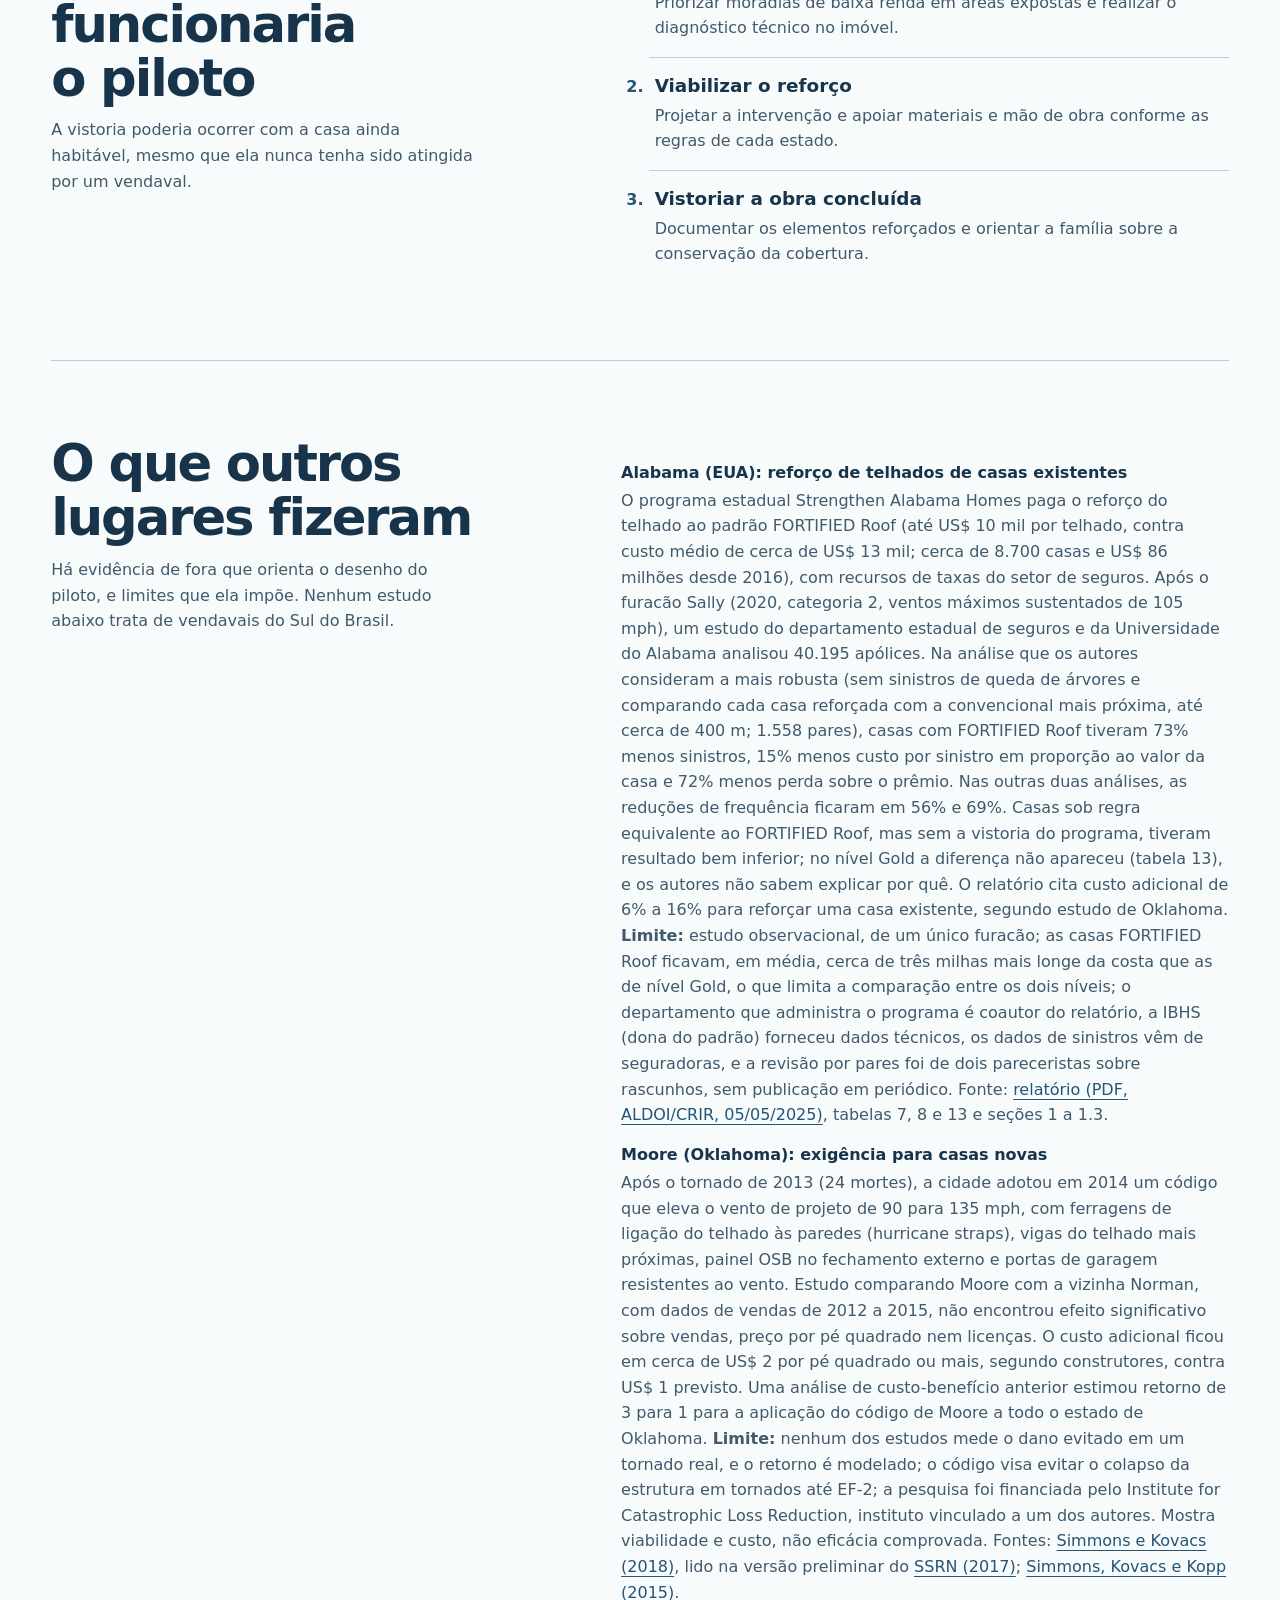
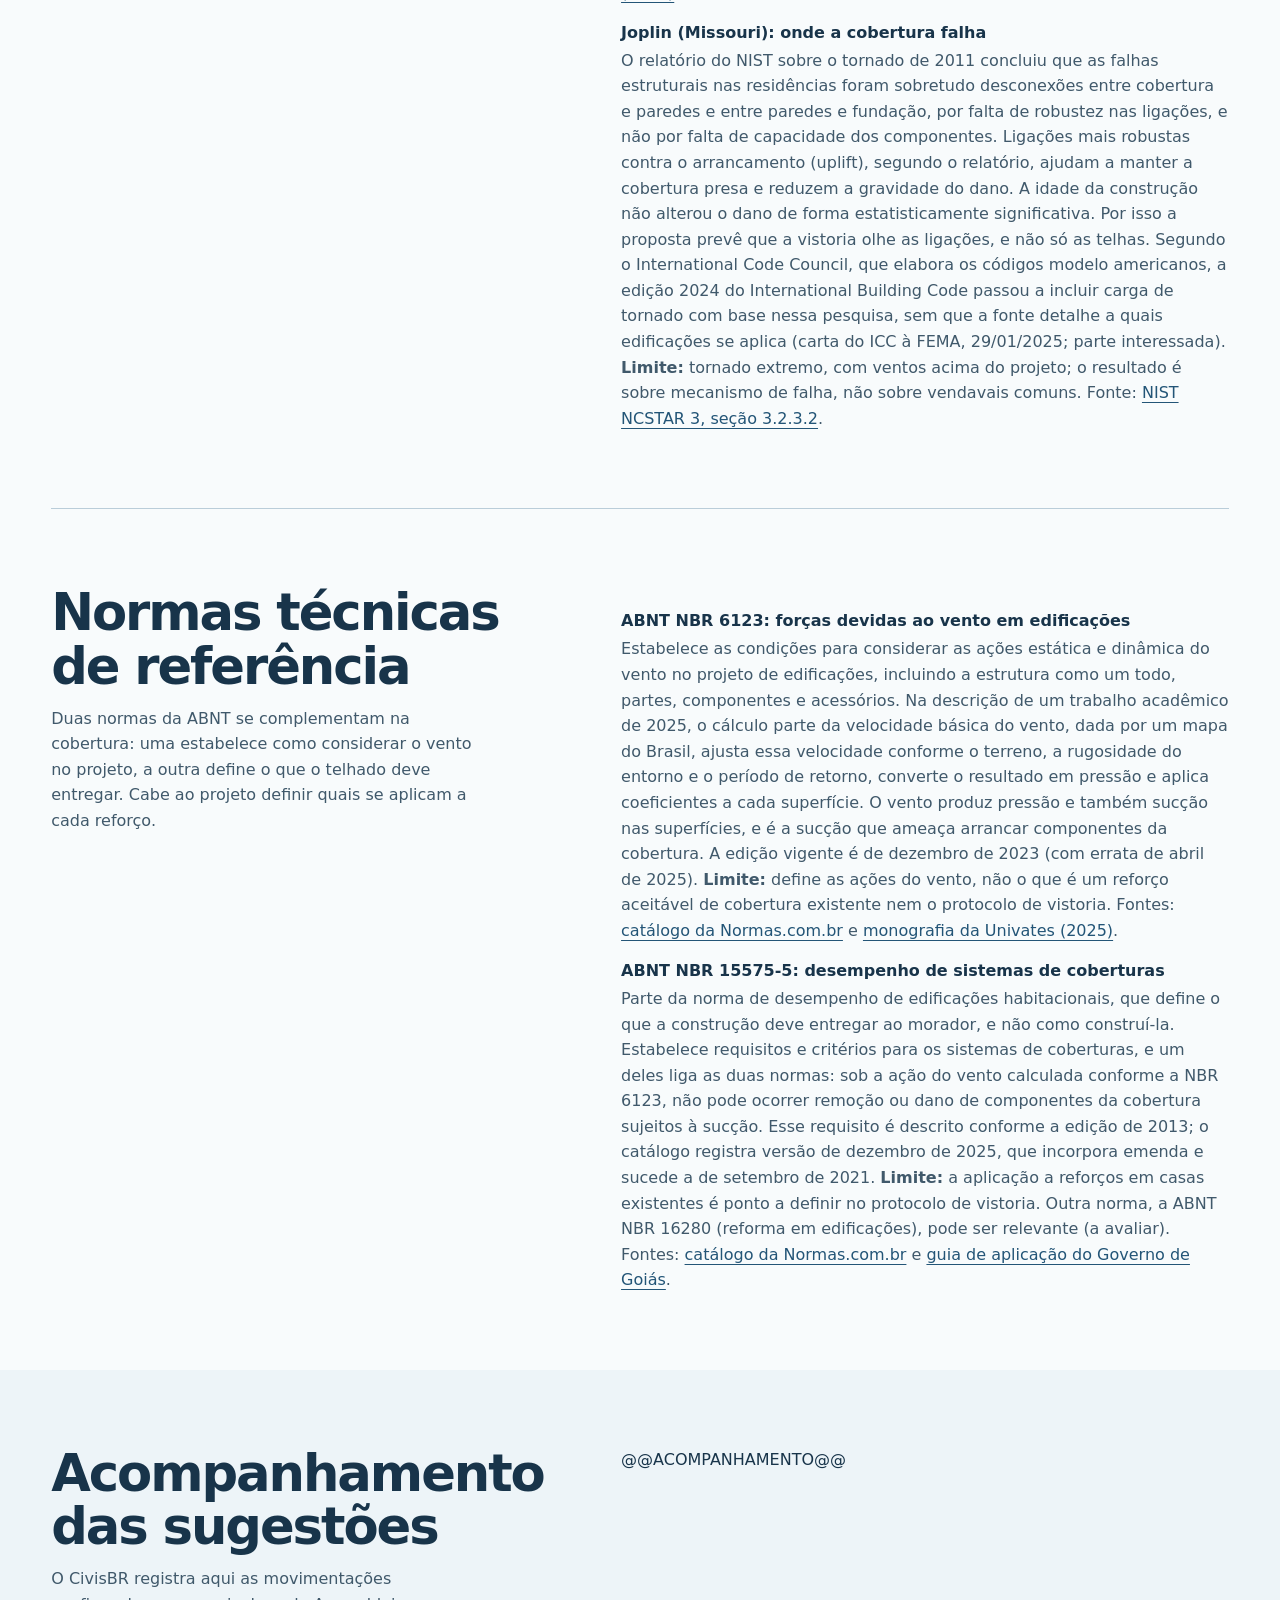
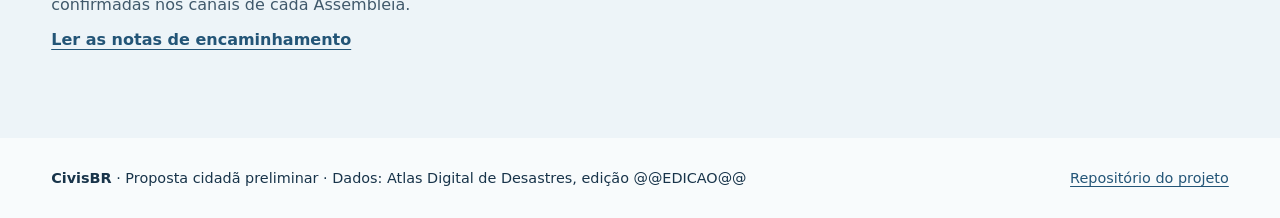
==== commit 5a38205c: "docs: add written outcome for halted works, RS income thresholds and data caveat" ====
--- a/site/index.html
+++ b/site/index.html
@@ -28,7 +28,7 @@
           <p class="estagio">Proposta cidadã em discussão para RS, SC e PR</p>
           <h1 id="titulo">A prevenção vem <em>antes do vento.</em></h1>
           <p class="introducao">De @@PERIODO@@, os registros de vendavais e ciclones no RS, SC e PR somam <strong>@@MORADIAS_SUL@@ moradias danificadas ou destruídas</strong>. Esta proposta quer reforçar as coberturas vulneráveis antes do próximo vento, com prioridade para famílias de baixa renda.</p>
-          <p class="nota-dado">Soma de registros do Atlas: um mesmo imóvel pode aparecer mais de uma vez. <a href="metodologia.html">Como contamos</a></p>
+          <p class="nota-dado">Soma de registros do Atlas: o total não separa danos às coberturas de outros danos às moradias, e uma mesma moradia pode aparecer em mais de um registro. <a href="metodologia.html">Como contamos</a></p>
           <div class="acoes">
             <a class="botao" href="minuta-modelo.html">Ler a minuta</a>
             <a class="link-texto" href="#titulo-dados">Explorar os dados</a>
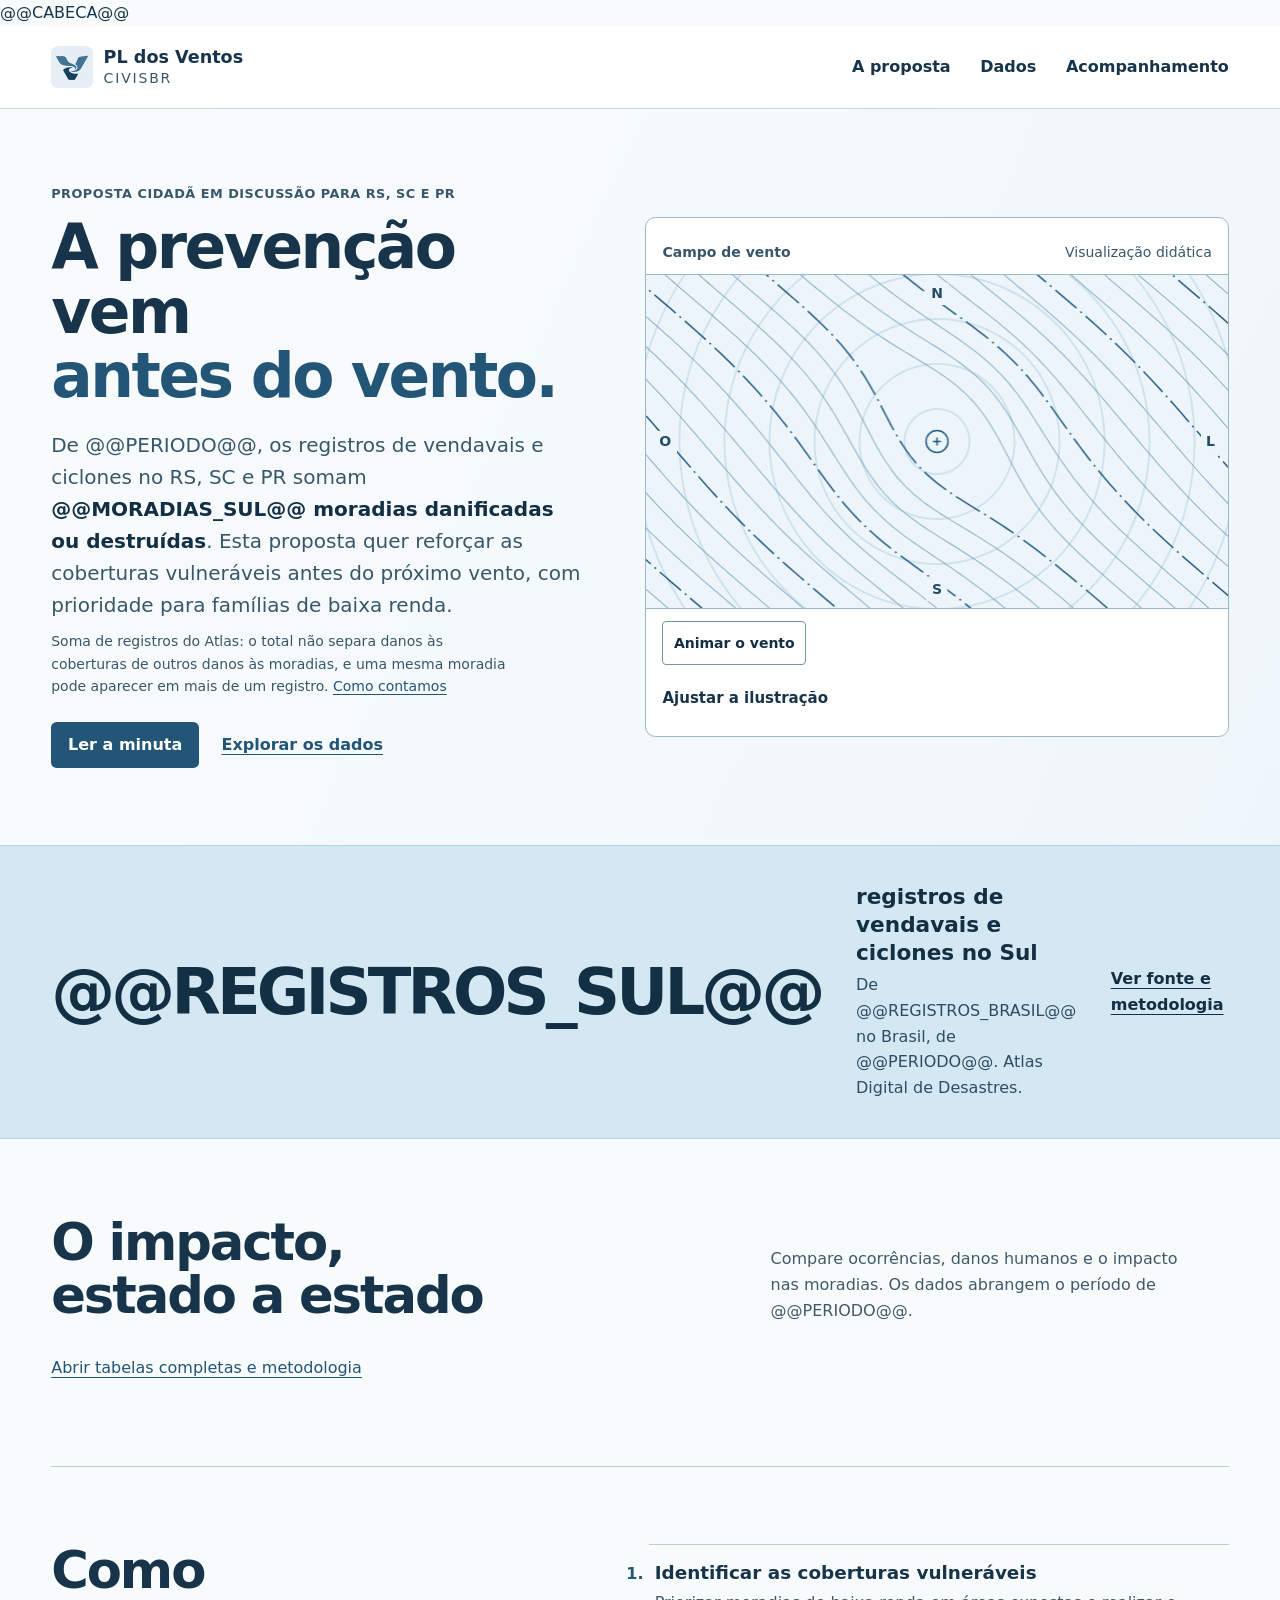
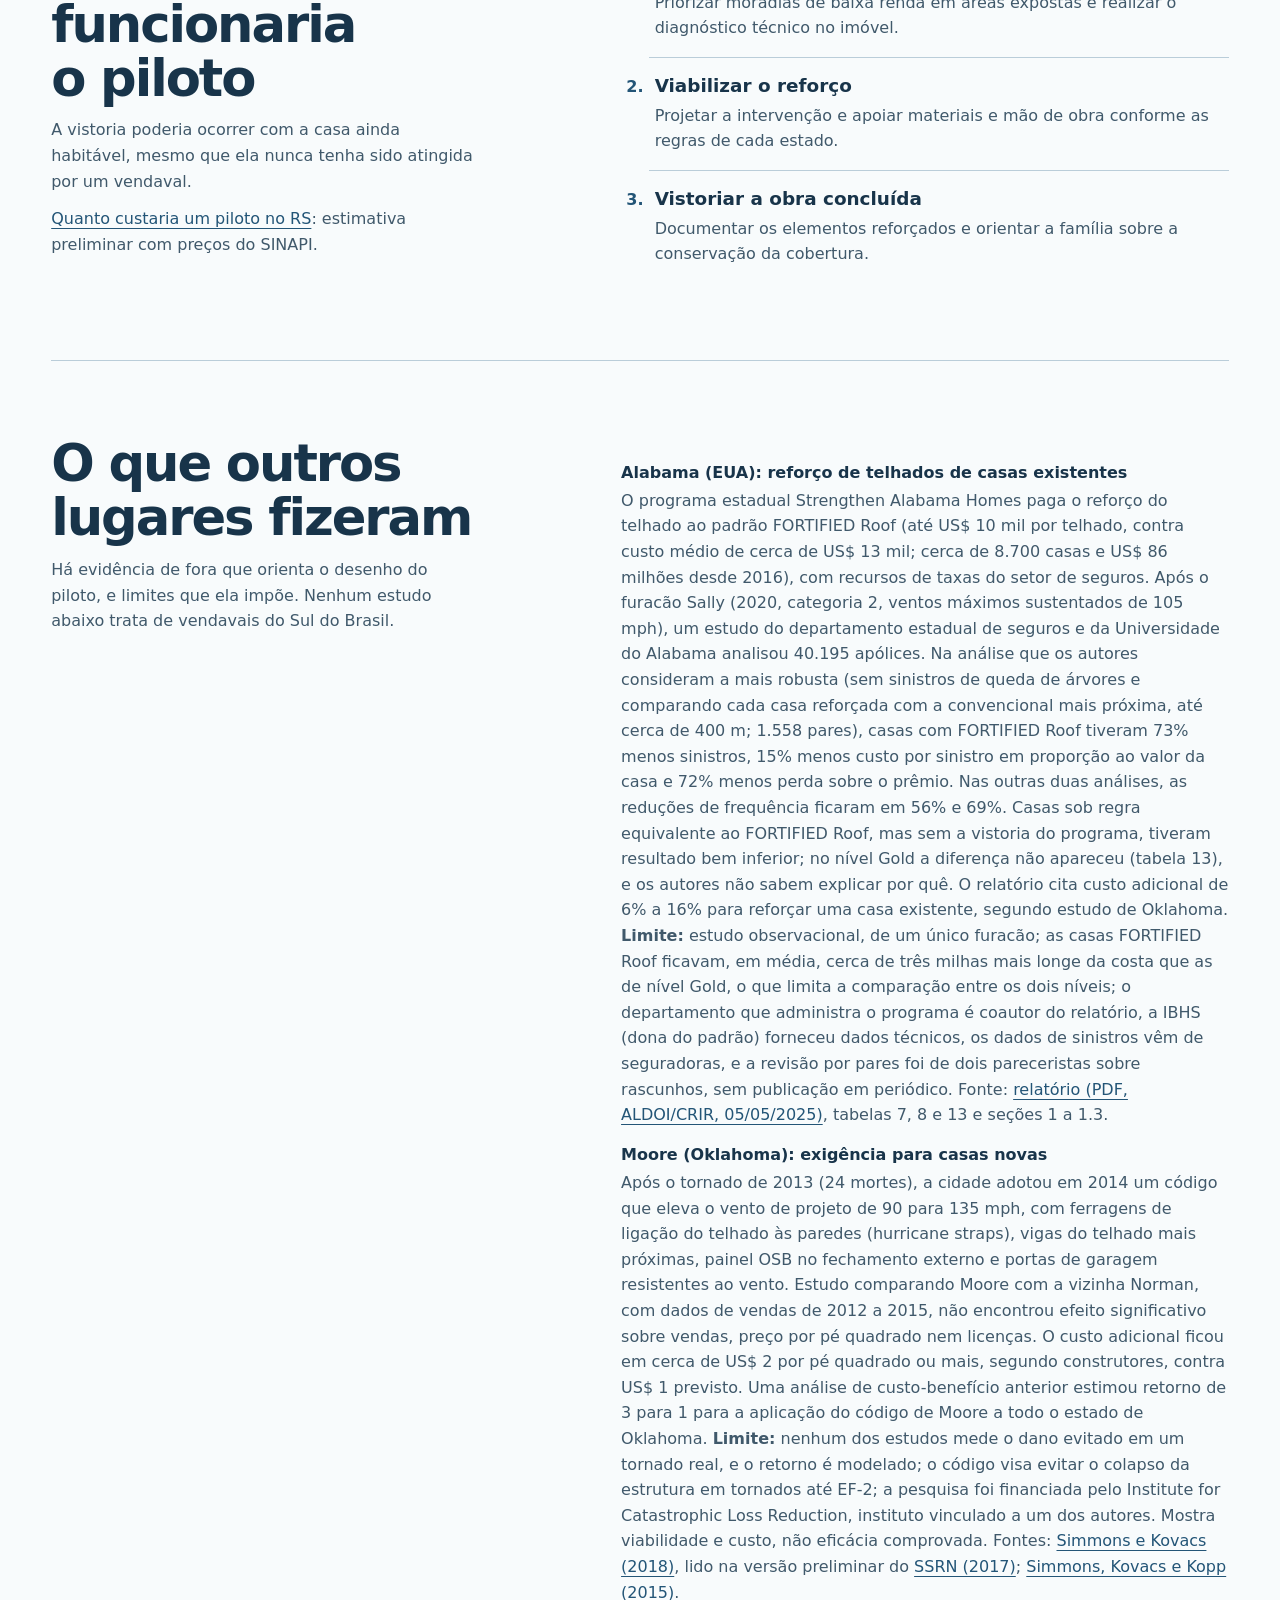
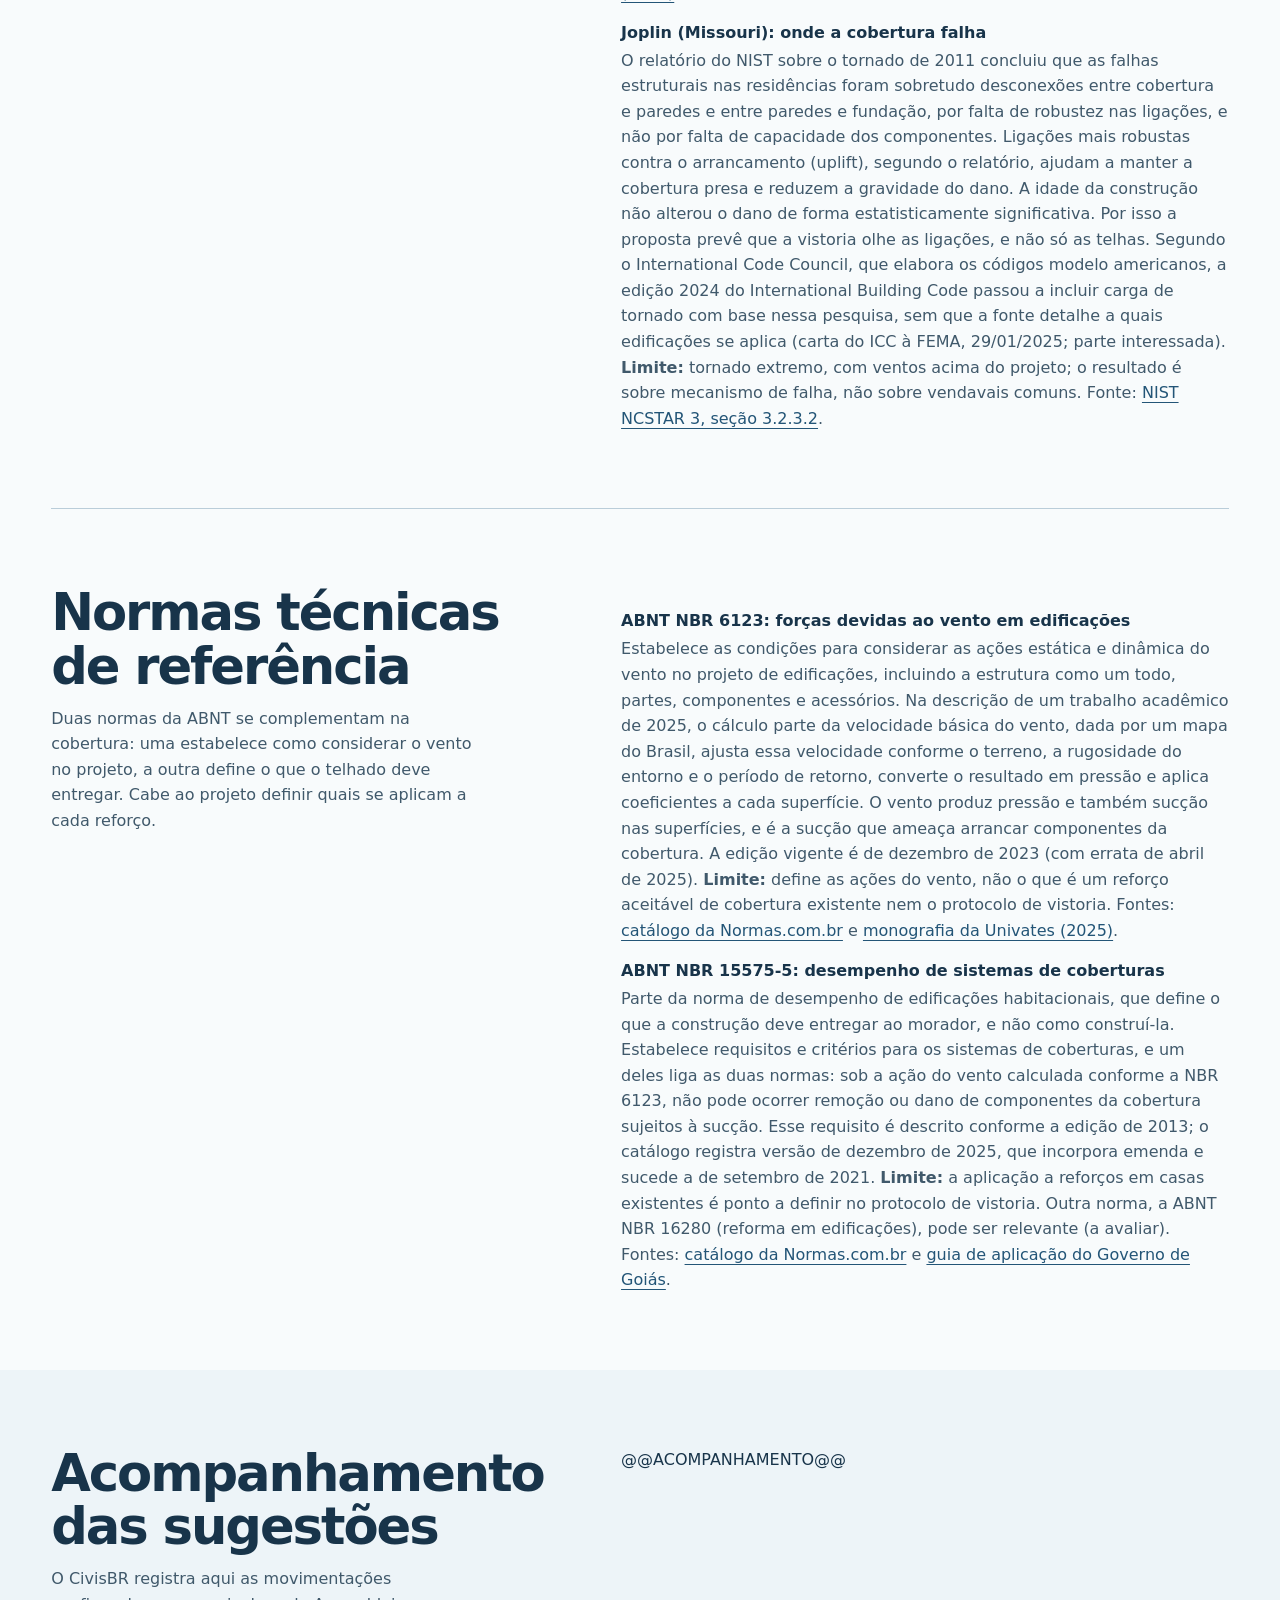
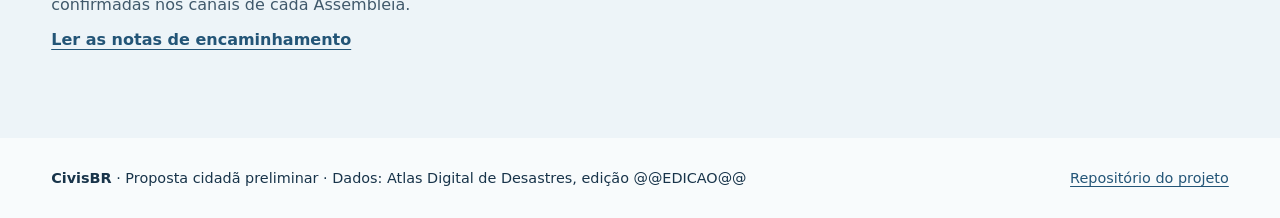
==== commit 3ae07344: "feat: publish pilot cost sheet and link it from home" ====
--- a/site/index.html
+++ b/site/index.html
@@ -97,6 +97,7 @@
       <div>
         <h2 id="titulo-proposta">Como funcionaria o piloto</h2>
         <p class="texto-lateral">A vistoria poderia ocorrer com a casa ainda habitável, mesmo que ela nunca tenha sido atingida por um vendaval.</p>
+        <p class="texto-lateral"><a href="piloto-rs.html">Quanto custaria um piloto no RS</a>: estimativa preliminar com preços do SINAPI.</p>
       </div>
       <ol class="etapas">
         <li><h3>Identificar as coberturas vulneráveis</h3><p>Priorizar moradias de baixa renda em áreas expostas e realizar o diagnóstico técnico no imóvel.</p></li>
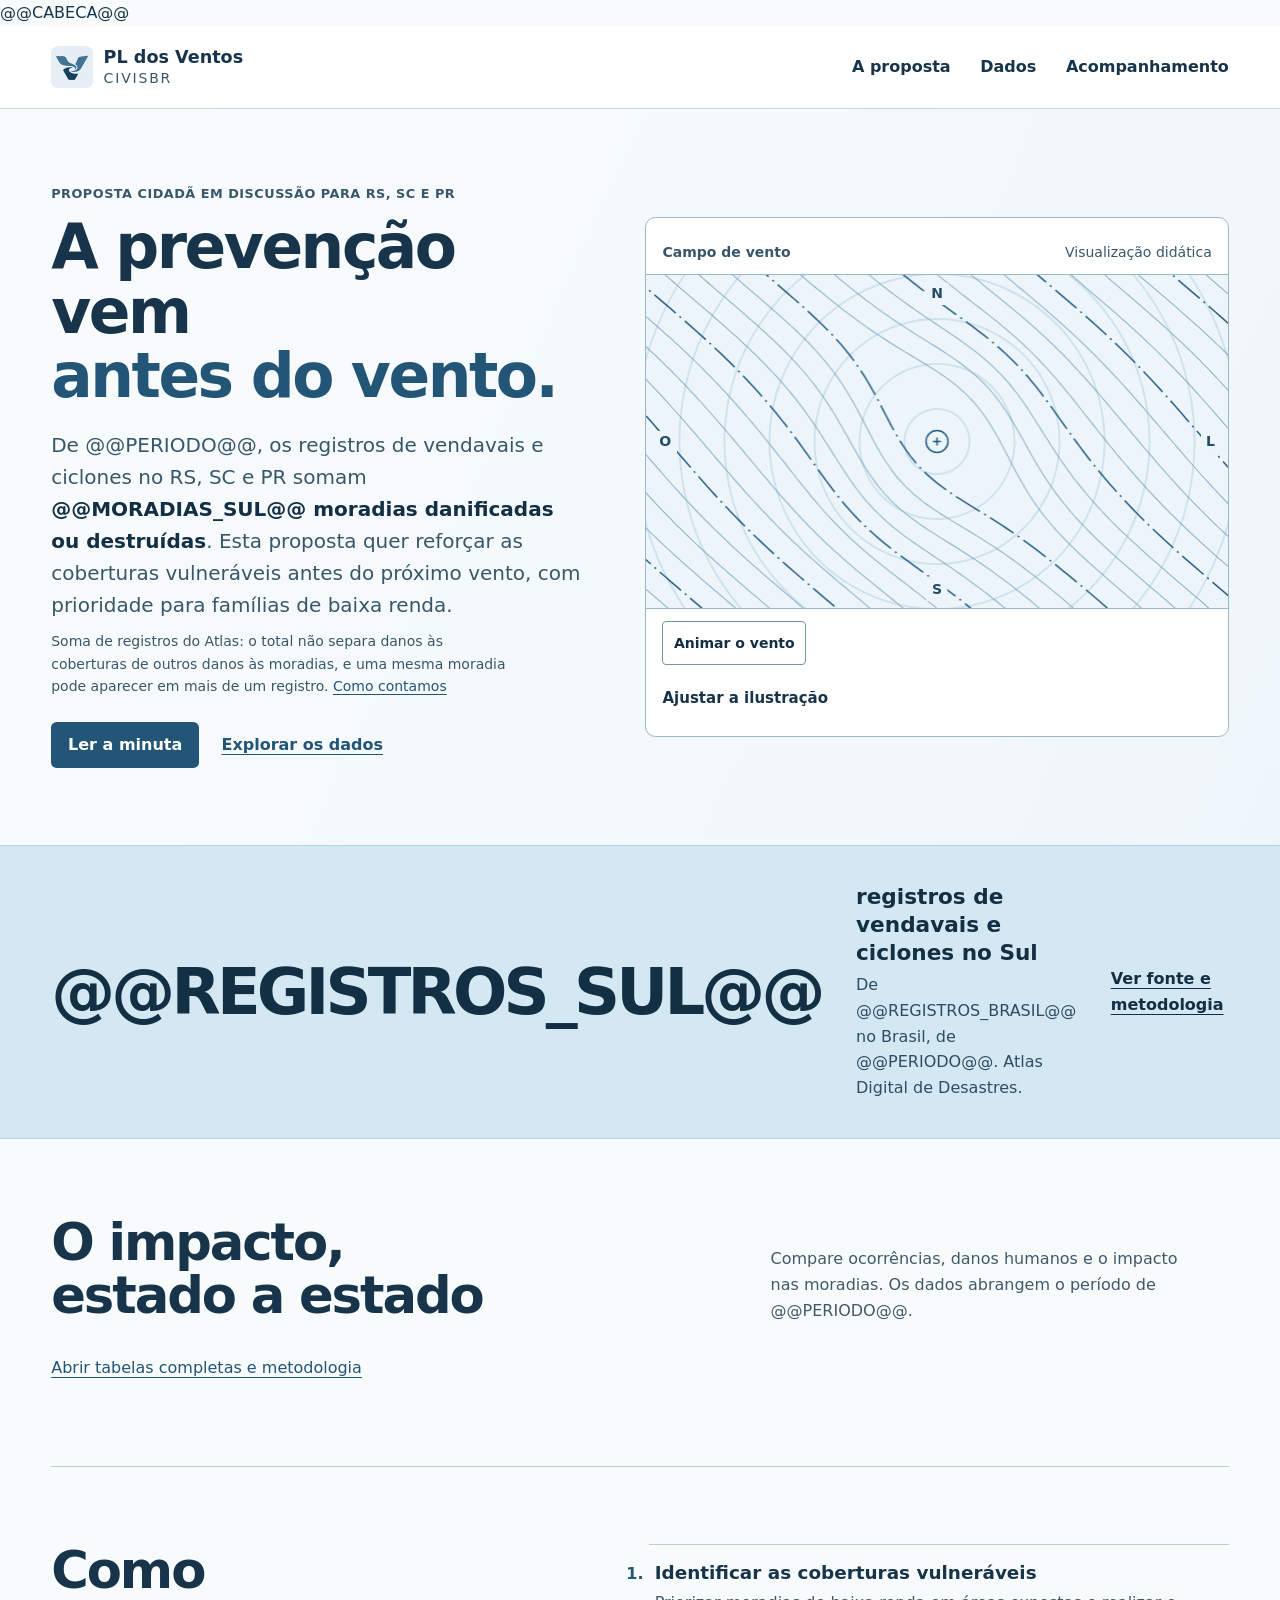
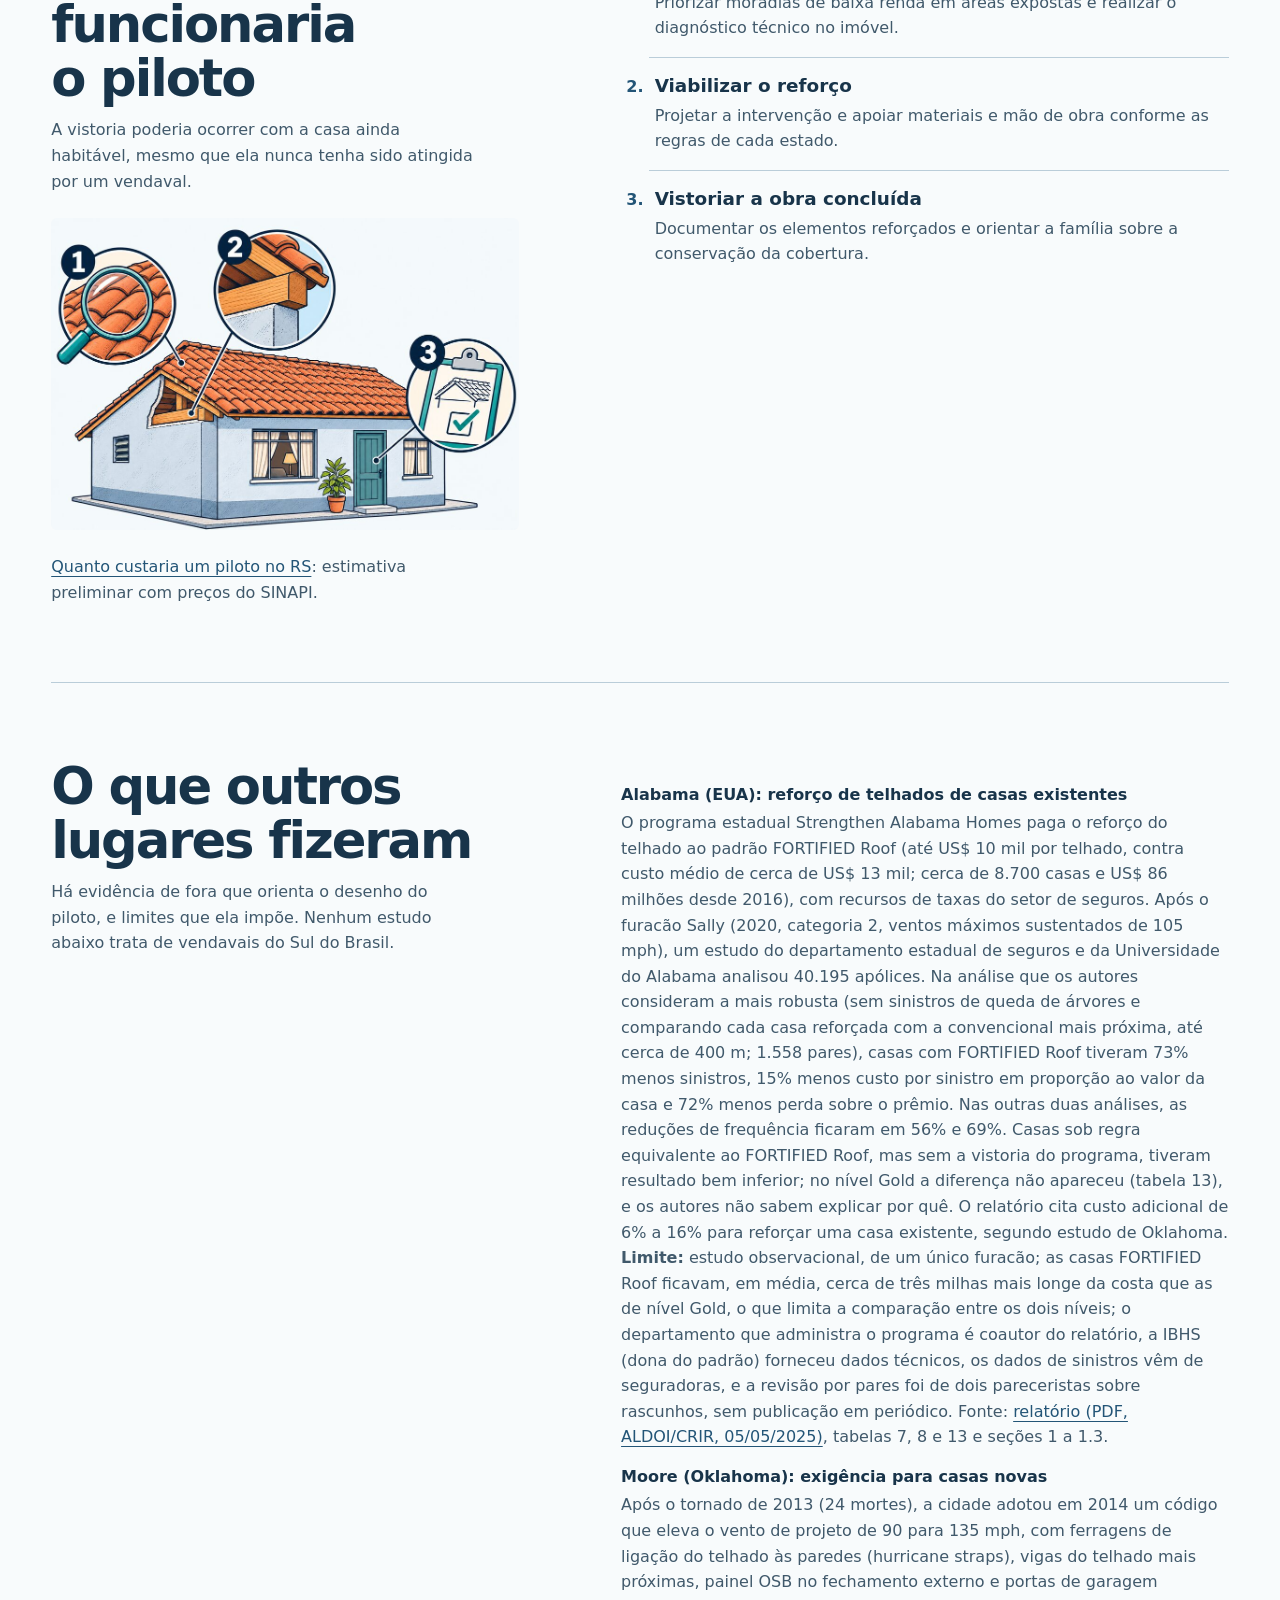
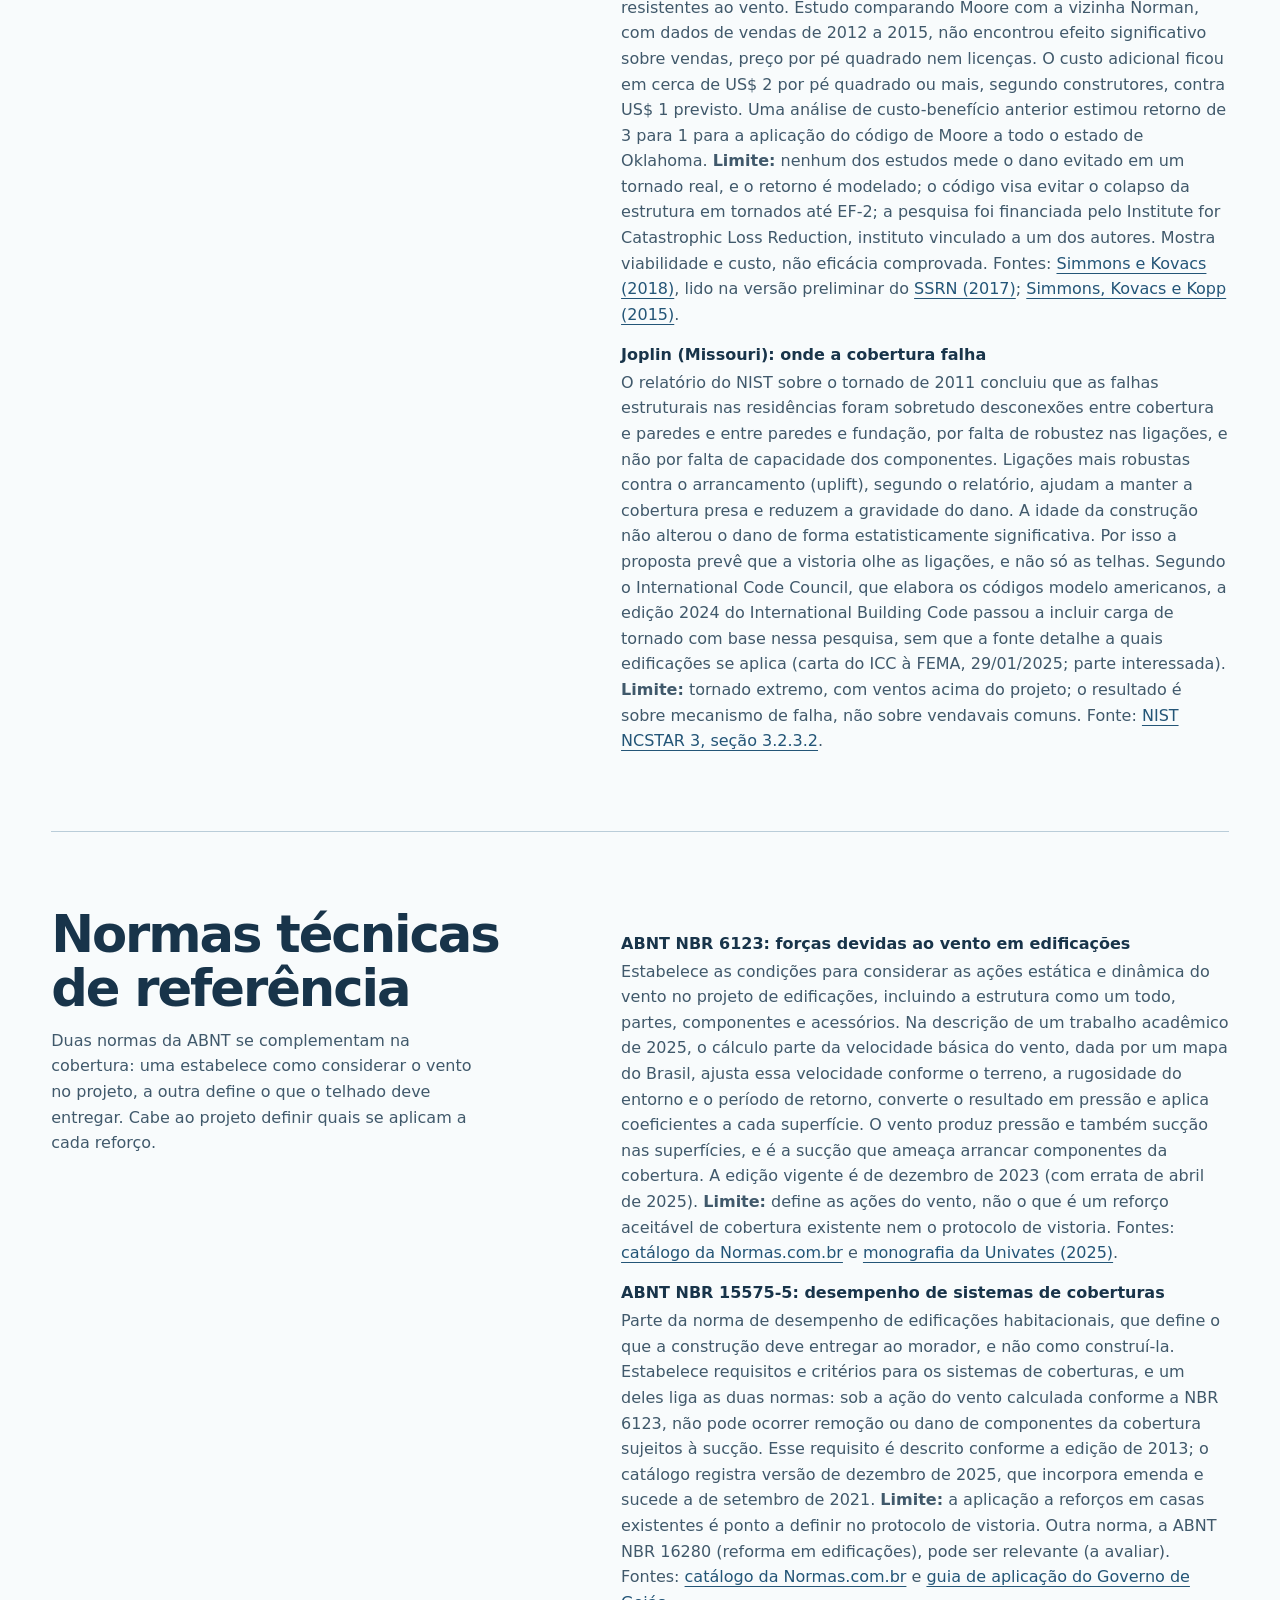
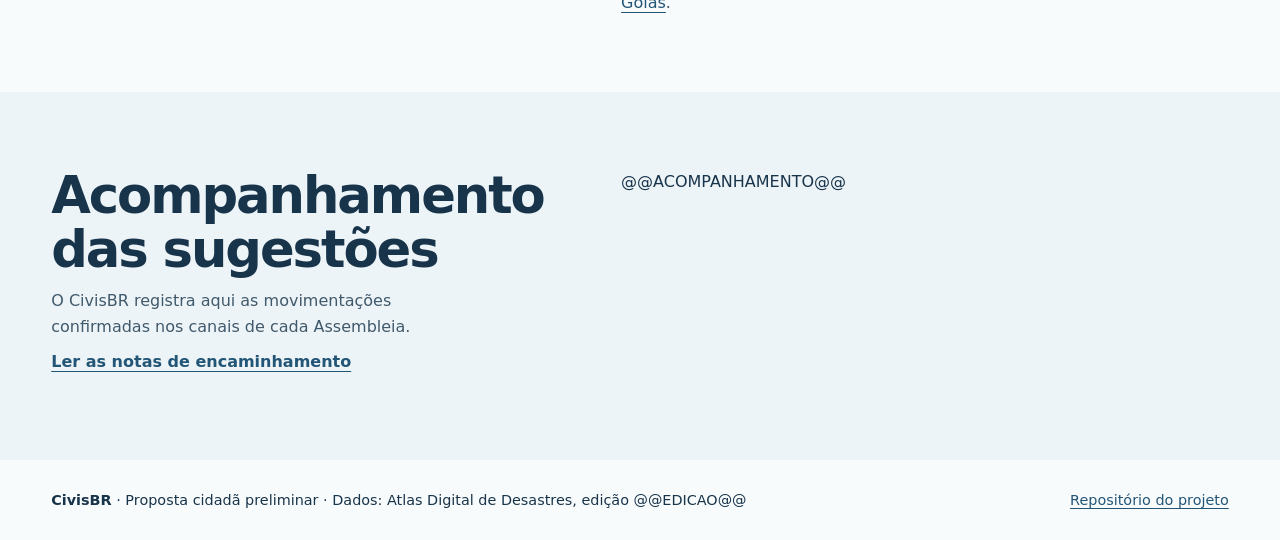
==== commit 818e2fcc: "feat: add pilot infographic and wrap long tokens in documents" ====
--- a/site/index.html
+++ b/site/index.html
@@ -97,6 +97,7 @@
       <div>
         <h2 id="titulo-proposta">Como funcionaria o piloto</h2>
         <p class="texto-lateral">A vistoria poderia ocorrer com a casa ainda habitável, mesmo que ela nunca tenha sido atingida por um vendaval.</p>
+        <figure class="ilustracao-piloto"><img src="assets/piloto-casa.jpg" width="1000" height="667" loading="lazy" decoding="async" alt="Casa com três destaques: inspeção das telhas, detalhe do encontro entre a estrutura do telhado e a parede, e registro da vistoria final."></figure>
         <p class="texto-lateral"><a href="piloto-rs.html">Quanto custaria um piloto no RS</a>: estimativa preliminar com preços do SINAPI.</p>
       </div>
       <ol class="etapas">
--- a/site/estilos.css
+++ b/site/estilos.css
@@ -88,6 +88,8 @@
 .dado-grande { font: 760 clamp(2.4rem, 5vw, 4.5rem)/1 system-ui, sans-serif; letter-spacing: -.06em; font-variant-numeric: lining-nums tabular-nums; }
 .secao { padding-block: clamp(2.2rem, 6vw, 5rem); }
 .secao h2 + p { margin-top: .75rem; }
+.ilustracao-piloto { margin: 1.5rem 0; }
+.ilustracao-piloto img { display: block; width: 100%; height: auto; border-radius: .4rem; }
 .colunas { display: grid; grid-template-columns: minmax(0, 1fr) minmax(0, 1.3fr); gap: 1.5rem clamp(2rem, 8vw, 7rem); }
 .texto-lateral { max-width: 42ch; color: var(--secundaria); }
 .etapas { margin: 0; padding-left: 1.75rem; }
@@ -160,7 +162,7 @@
 .documento { max-width: 50rem; padding-block: clamp(2rem, 6vw, 4rem); }
 .documento h1 { font-size: clamp(2rem, 5vw, 3.2rem); margin-bottom: 1.2rem; }
 .documento h2 { font-size: clamp(1.4rem, 3vw, 2rem); margin-top: 2.4rem; margin-bottom: .6rem; }
-.documento p, .documento li { max-width: 68ch; }
+.documento p, .documento li { max-width: 68ch; overflow-wrap: break-word; }
 .documento p + p { margin-top: 1rem; }
 .documento ul { padding-left: 1.3rem; }
 .documento li + li { margin-top: .4rem; }
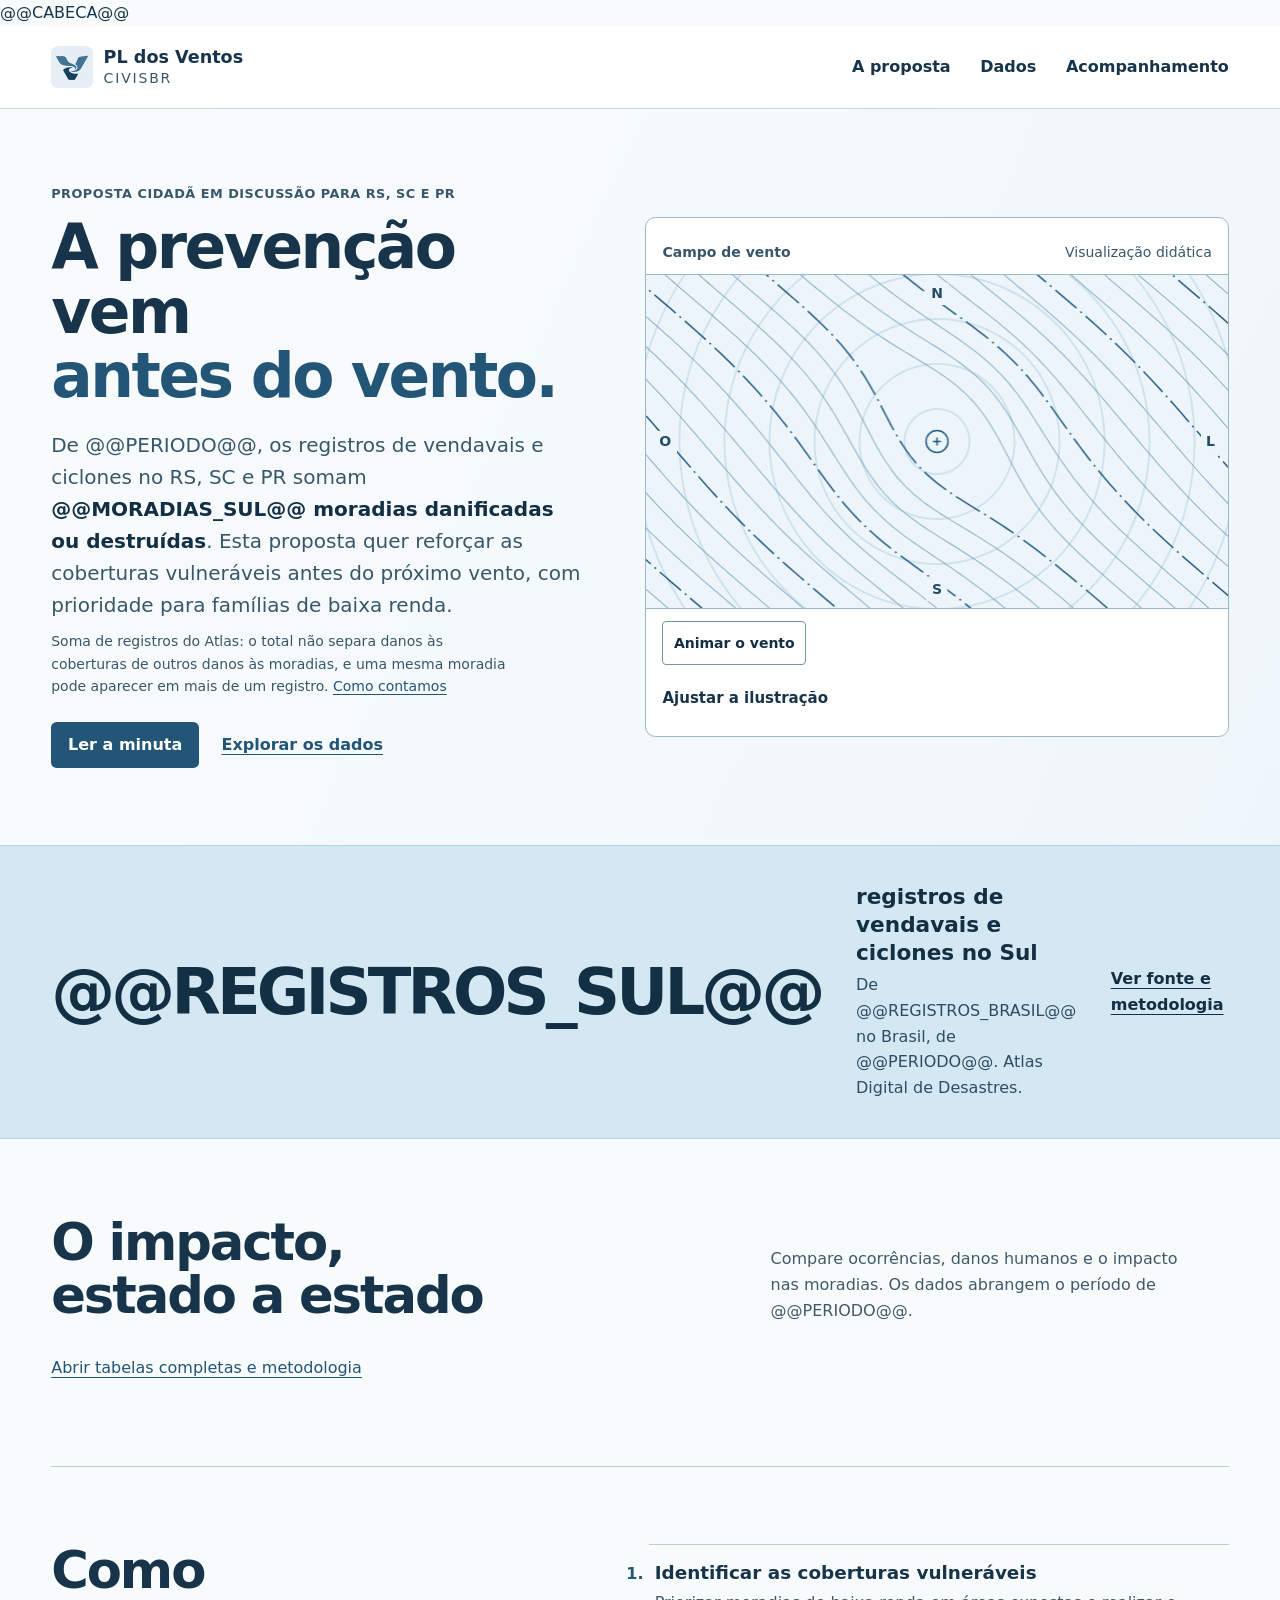
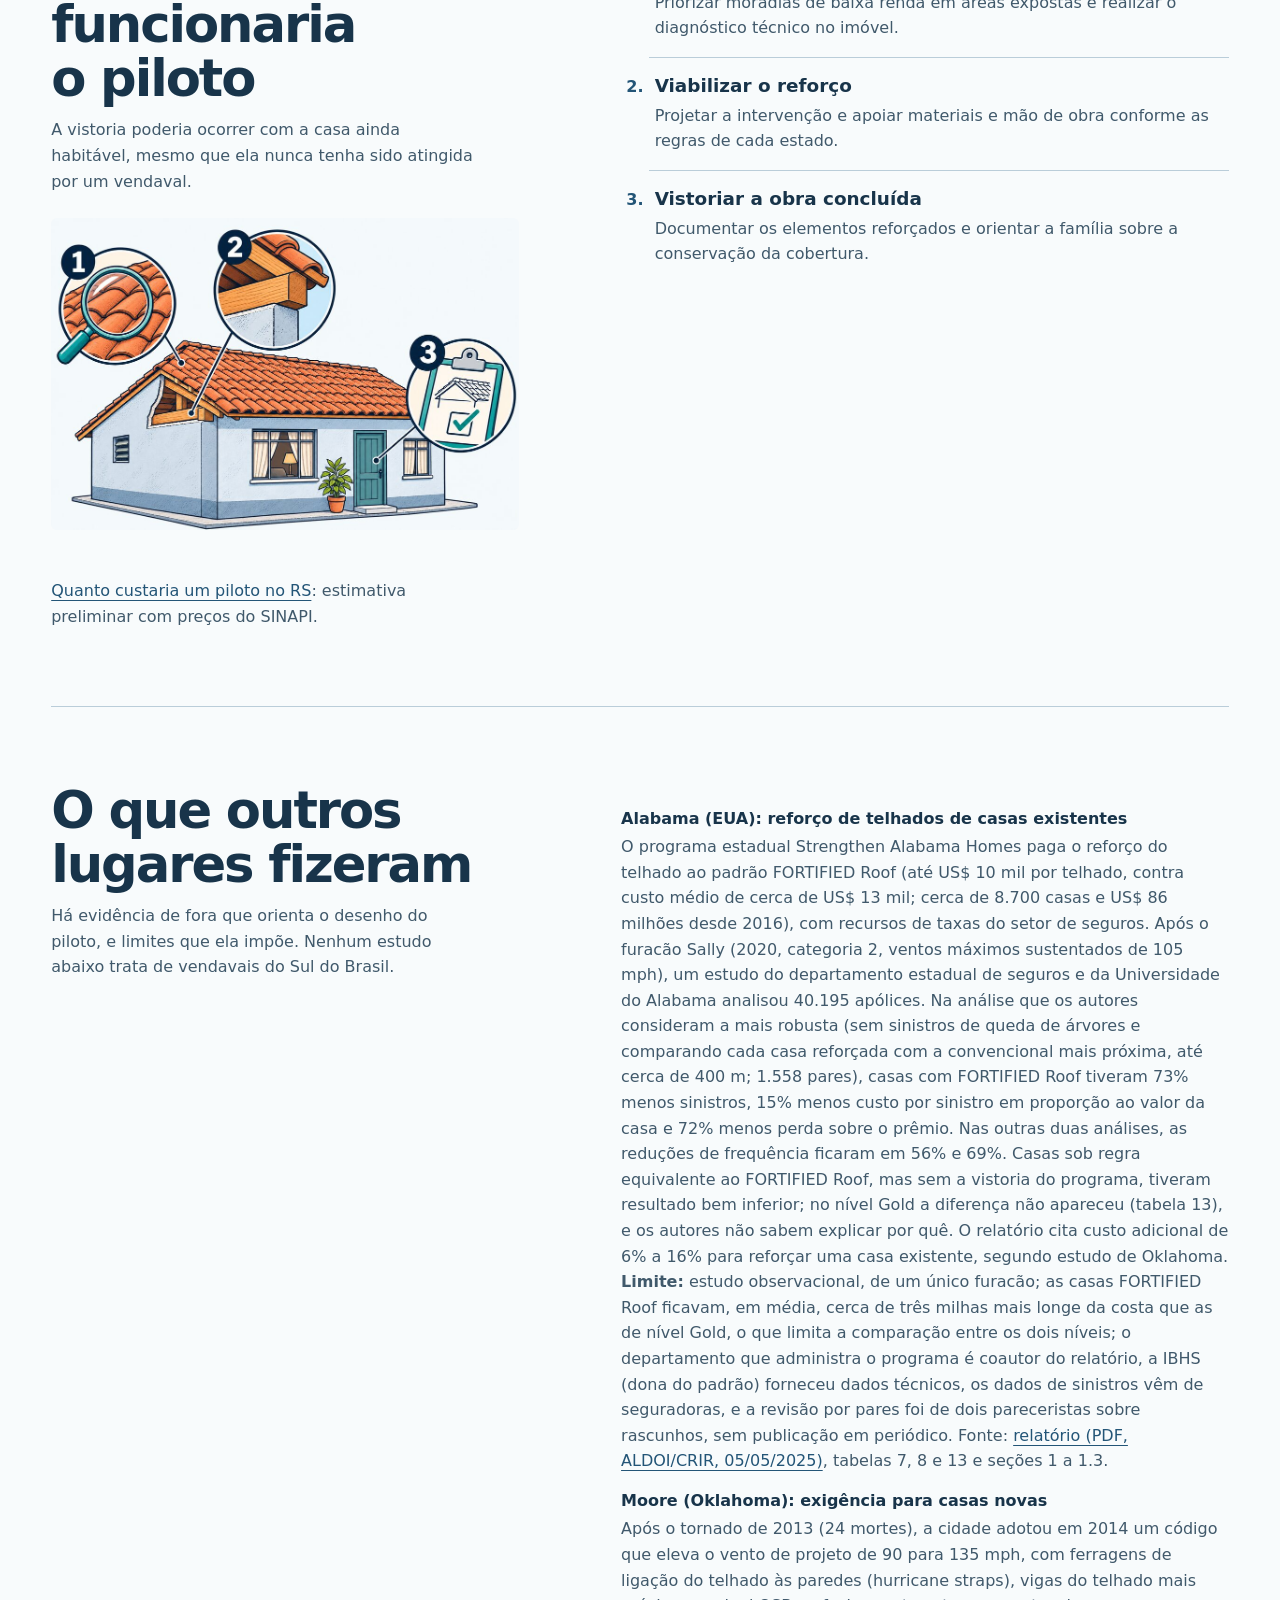
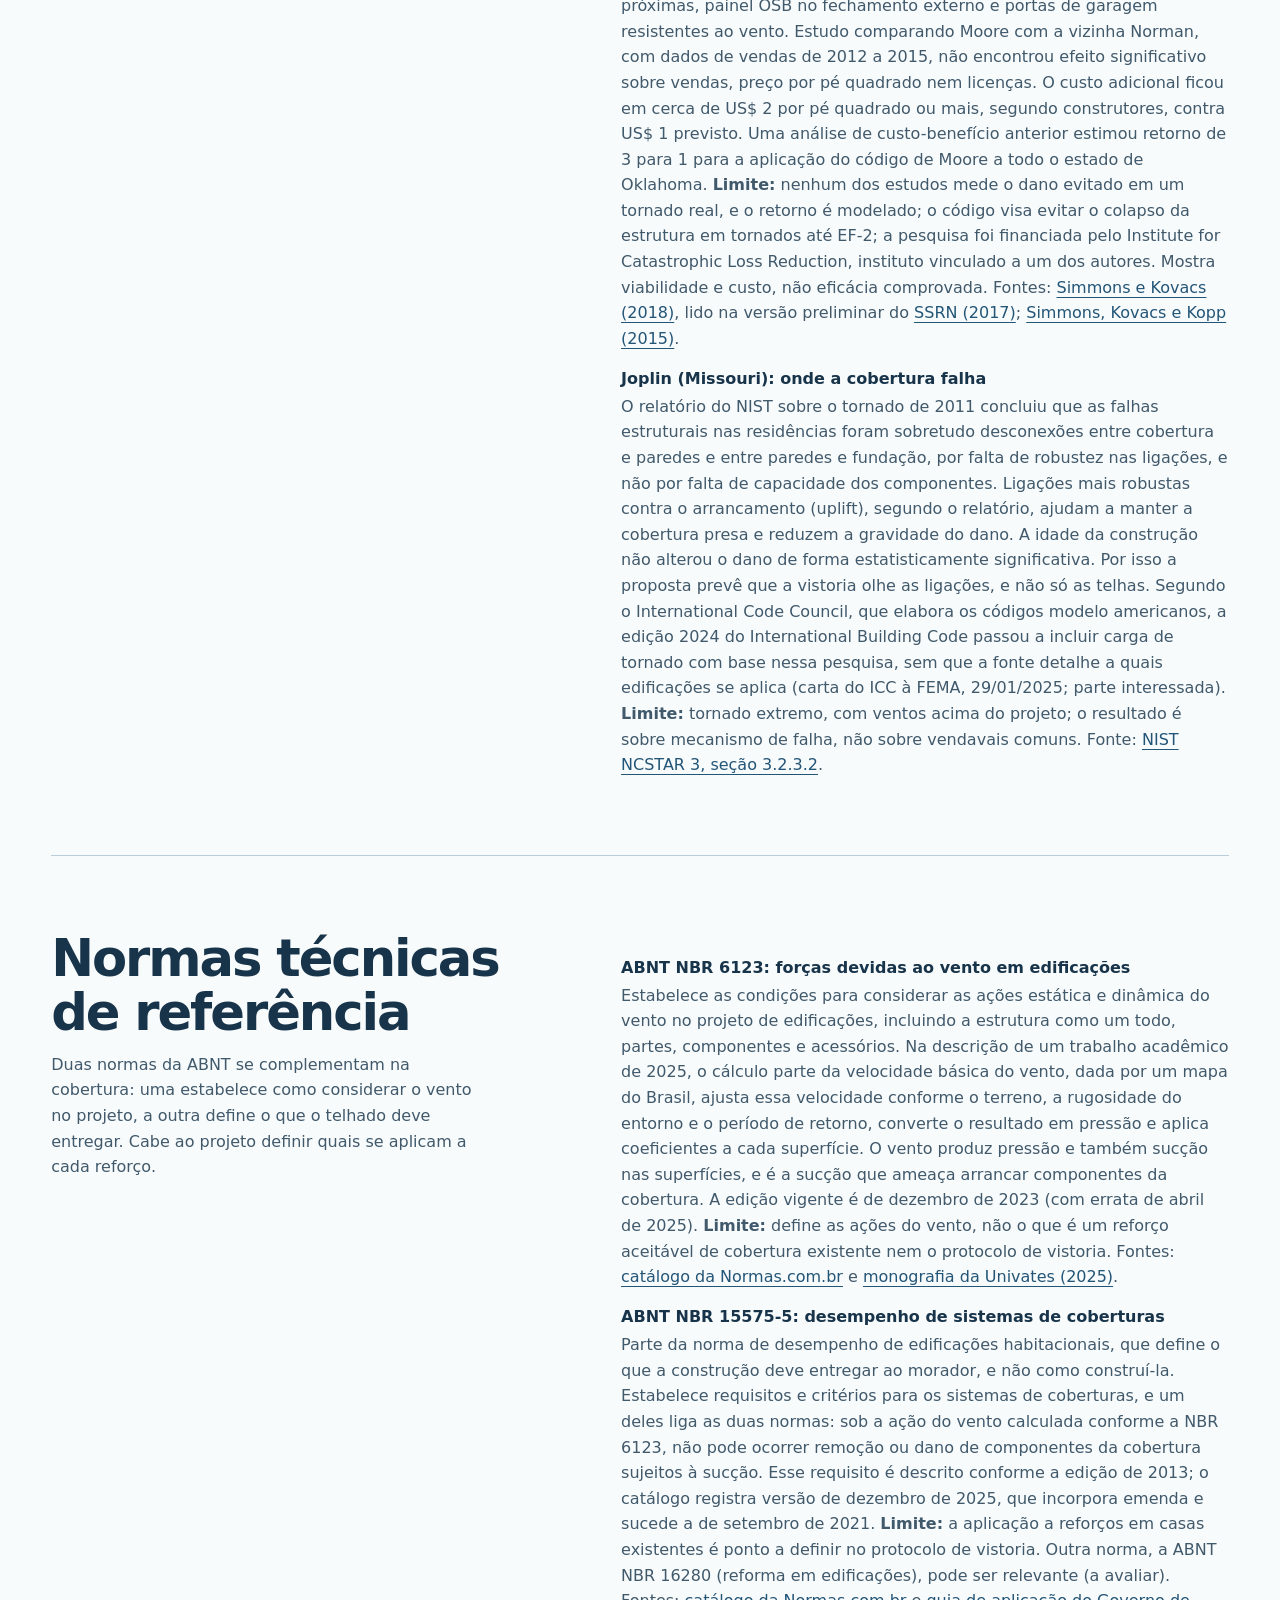
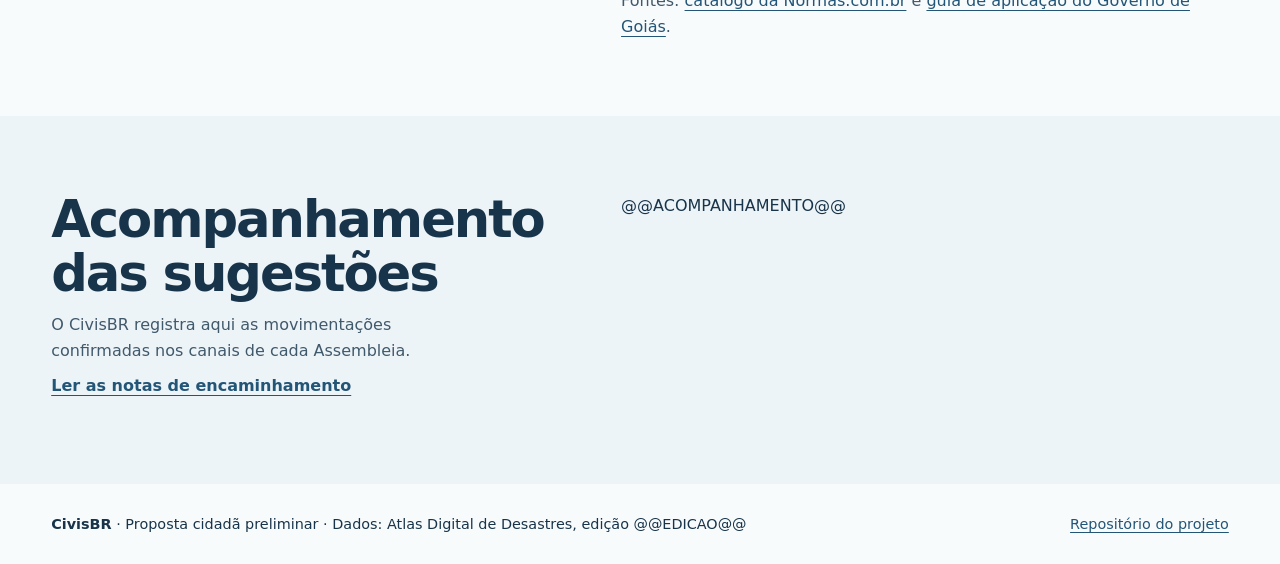
==== commit ee6412ba: "fix: place pilot cost link after the steps" ====
--- a/site/index.html
+++ b/site/index.html
@@ -98,13 +98,13 @@
         <h2 id="titulo-proposta">Como funcionaria o piloto</h2>
         <p class="texto-lateral">A vistoria poderia ocorrer com a casa ainda habitável, mesmo que ela nunca tenha sido atingida por um vendaval.</p>
         <figure class="ilustracao-piloto"><img src="assets/piloto-casa.jpg" width="1000" height="667" loading="lazy" decoding="async" alt="Casa com três destaques: inspeção das telhas, detalhe do encontro entre a estrutura do telhado e a parede, e registro da vistoria final."></figure>
-        <p class="texto-lateral"><a href="piloto-rs.html">Quanto custaria um piloto no RS</a>: estimativa preliminar com preços do SINAPI.</p>
       </div>
       <ol class="etapas">
         <li><h3>Identificar as coberturas vulneráveis</h3><p>Priorizar moradias de baixa renda em áreas expostas e realizar o diagnóstico técnico no imóvel.</p></li>
         <li><h3>Viabilizar o reforço</h3><p>Projetar a intervenção e apoiar materiais e mão de obra conforme as regras de cada estado.</p></li>
         <li><h3>Vistoriar a obra concluída</h3><p>Documentar os elementos reforçados e orientar a família sobre a conservação da cobertura.</p></li>
       </ol>
+      <p class="texto-lateral custo-piloto"><a href="piloto-rs.html">Quanto custaria um piloto no RS</a>: estimativa preliminar com preços do SINAPI.</p>
     </section>
 
     <section id="experiencia" class="secao limite colunas experiencia" aria-labelledby="titulo-experiencia">
--- a/site/estilos.css
+++ b/site/estilos.css
@@ -90,6 +90,7 @@
 .secao h2 + p { margin-top: .75rem; }
 .ilustracao-piloto { margin: 1.5rem 0; }
 .ilustracao-piloto img { display: block; width: 100%; height: auto; border-radius: .4rem; }
+.custo-piloto { grid-column: 1 / -1; margin: 0; }
 .colunas { display: grid; grid-template-columns: minmax(0, 1fr) minmax(0, 1.3fr); gap: 1.5rem clamp(2rem, 8vw, 7rem); }
 .texto-lateral { max-width: 42ch; color: var(--secundaria); }
 .etapas { margin: 0; padding-left: 1.75rem; }
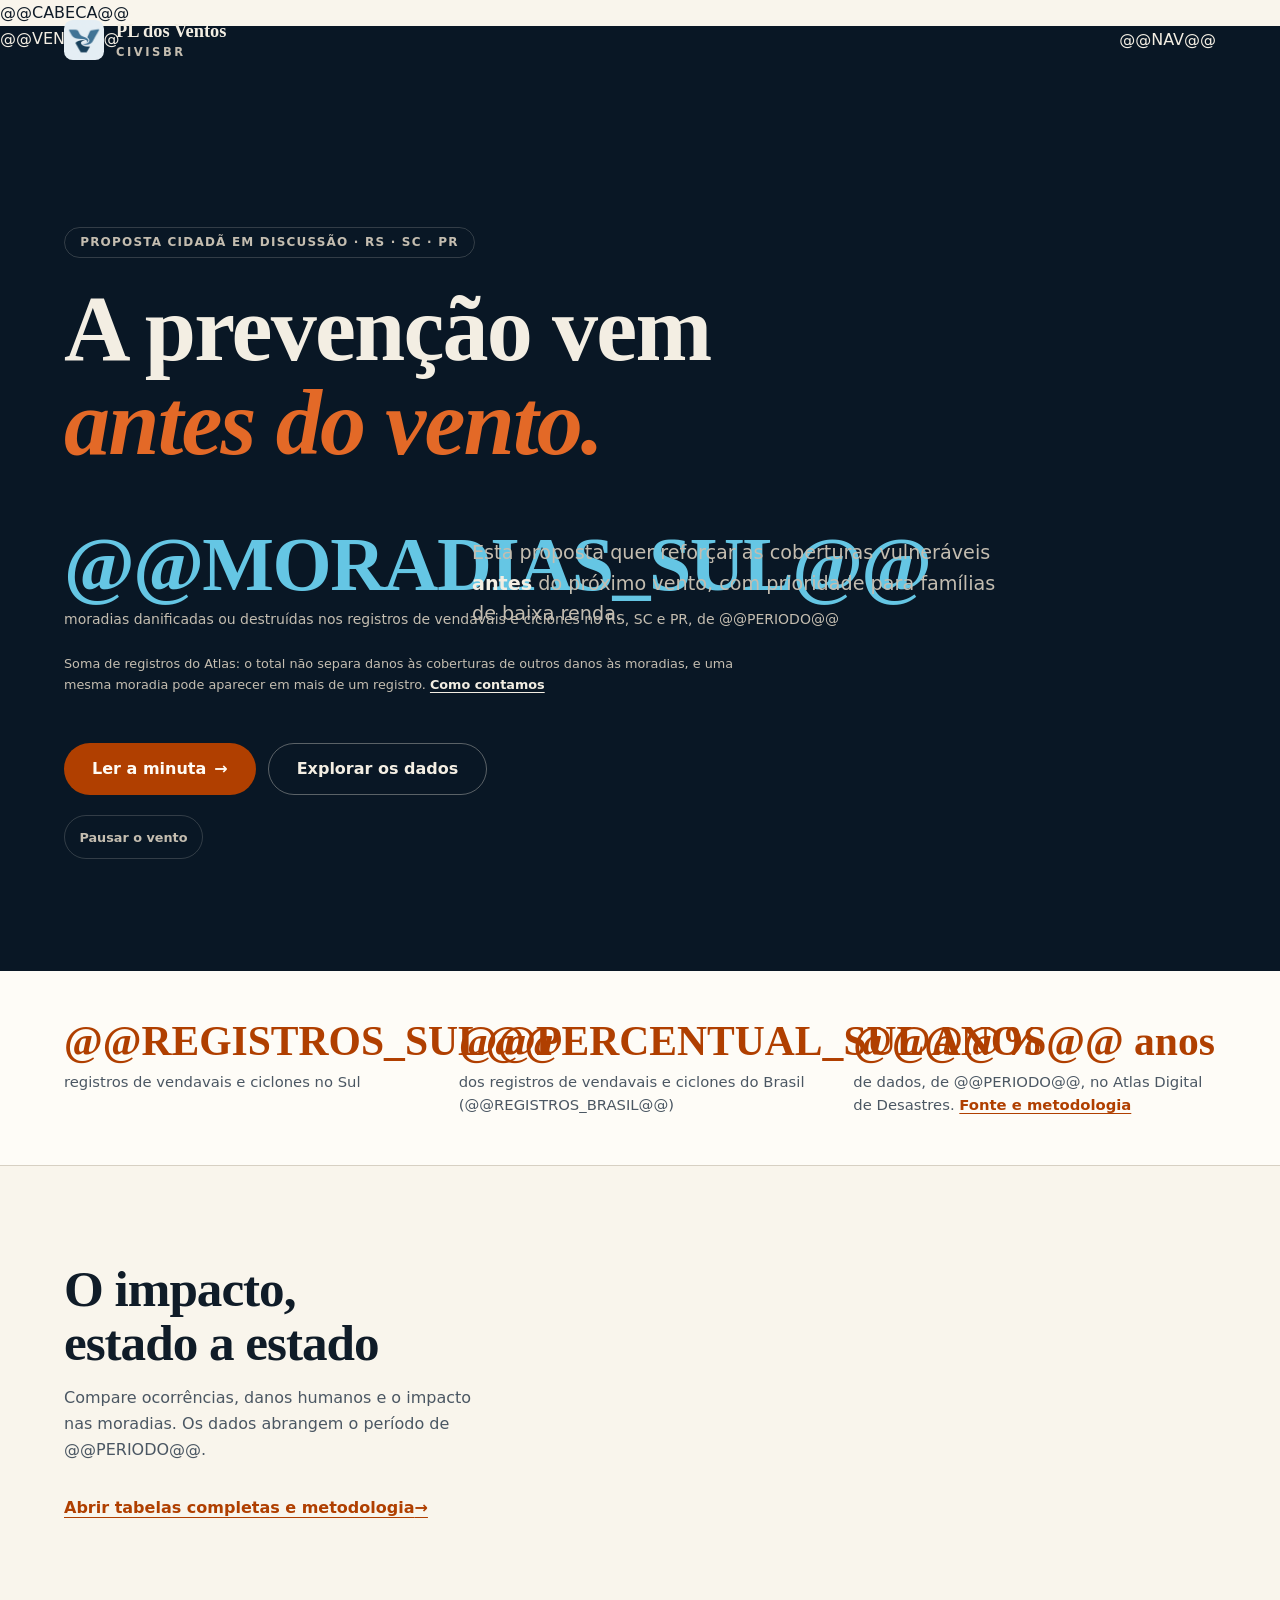
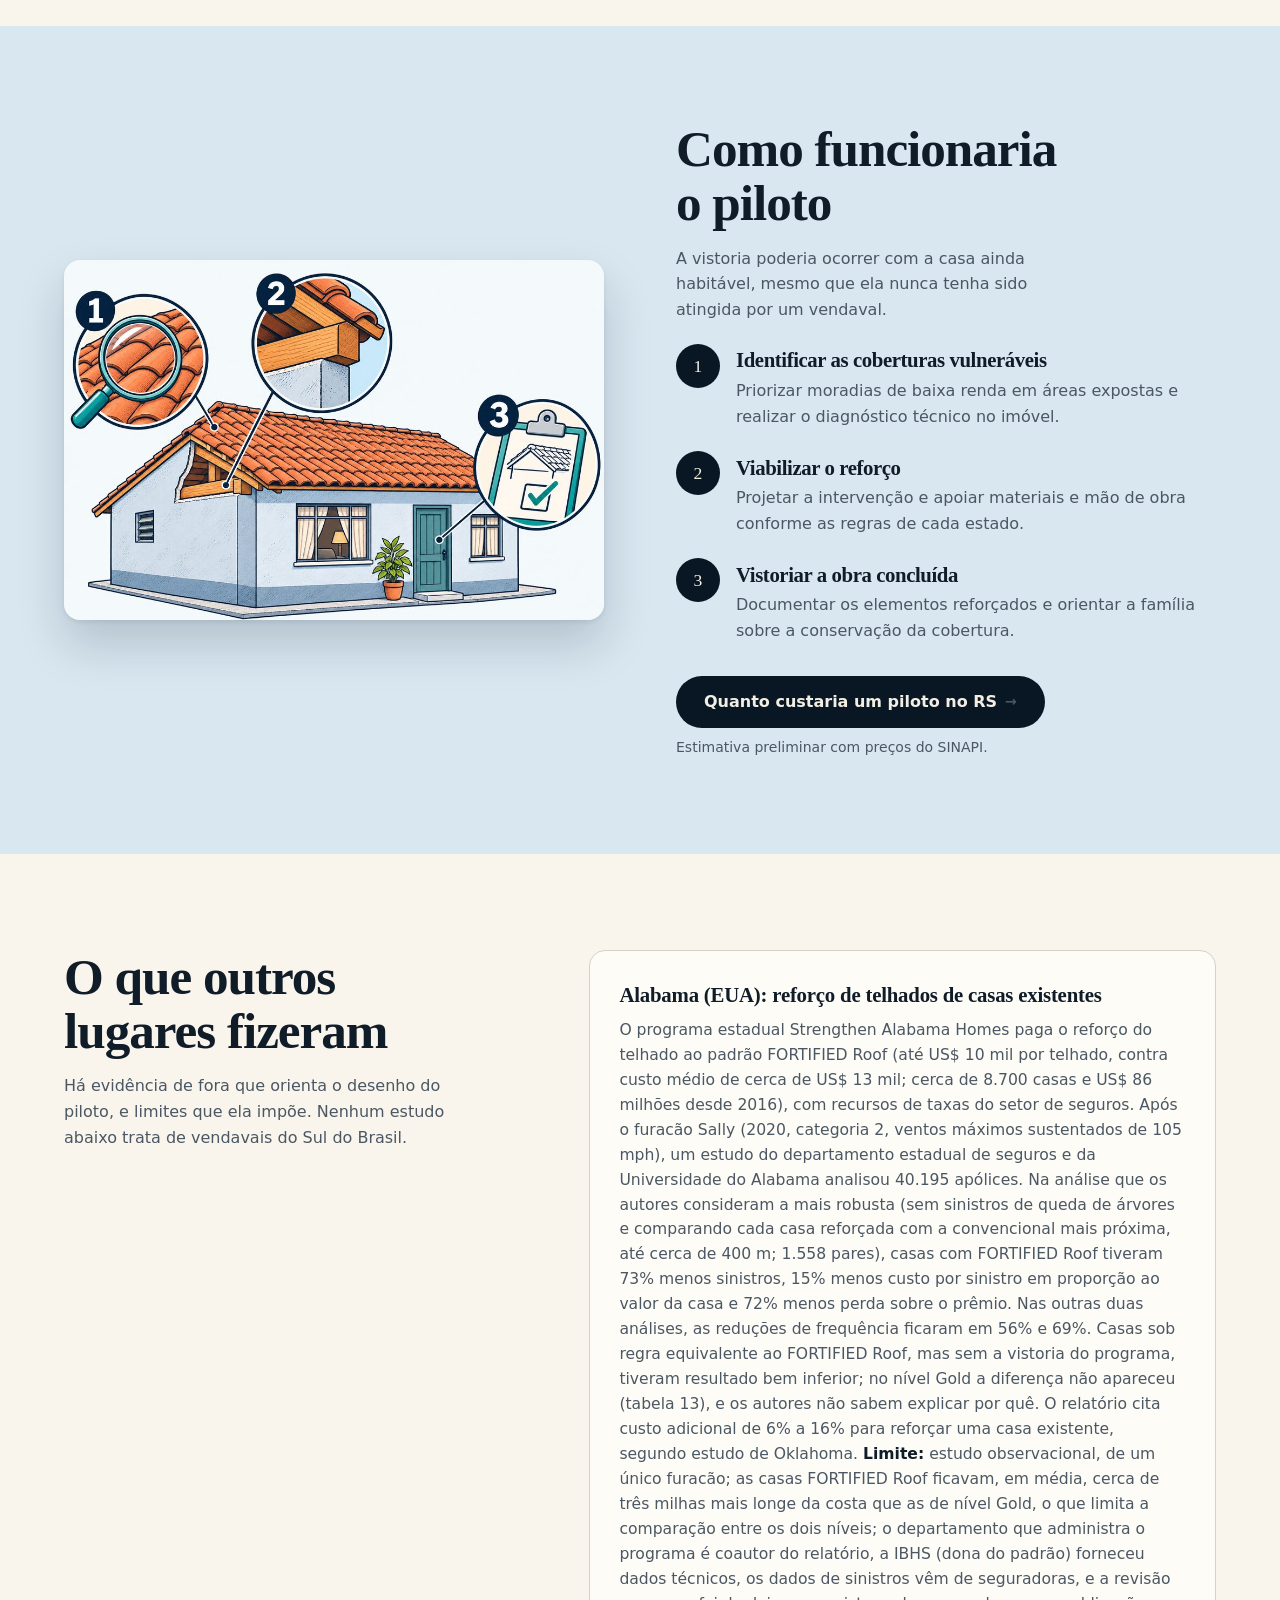
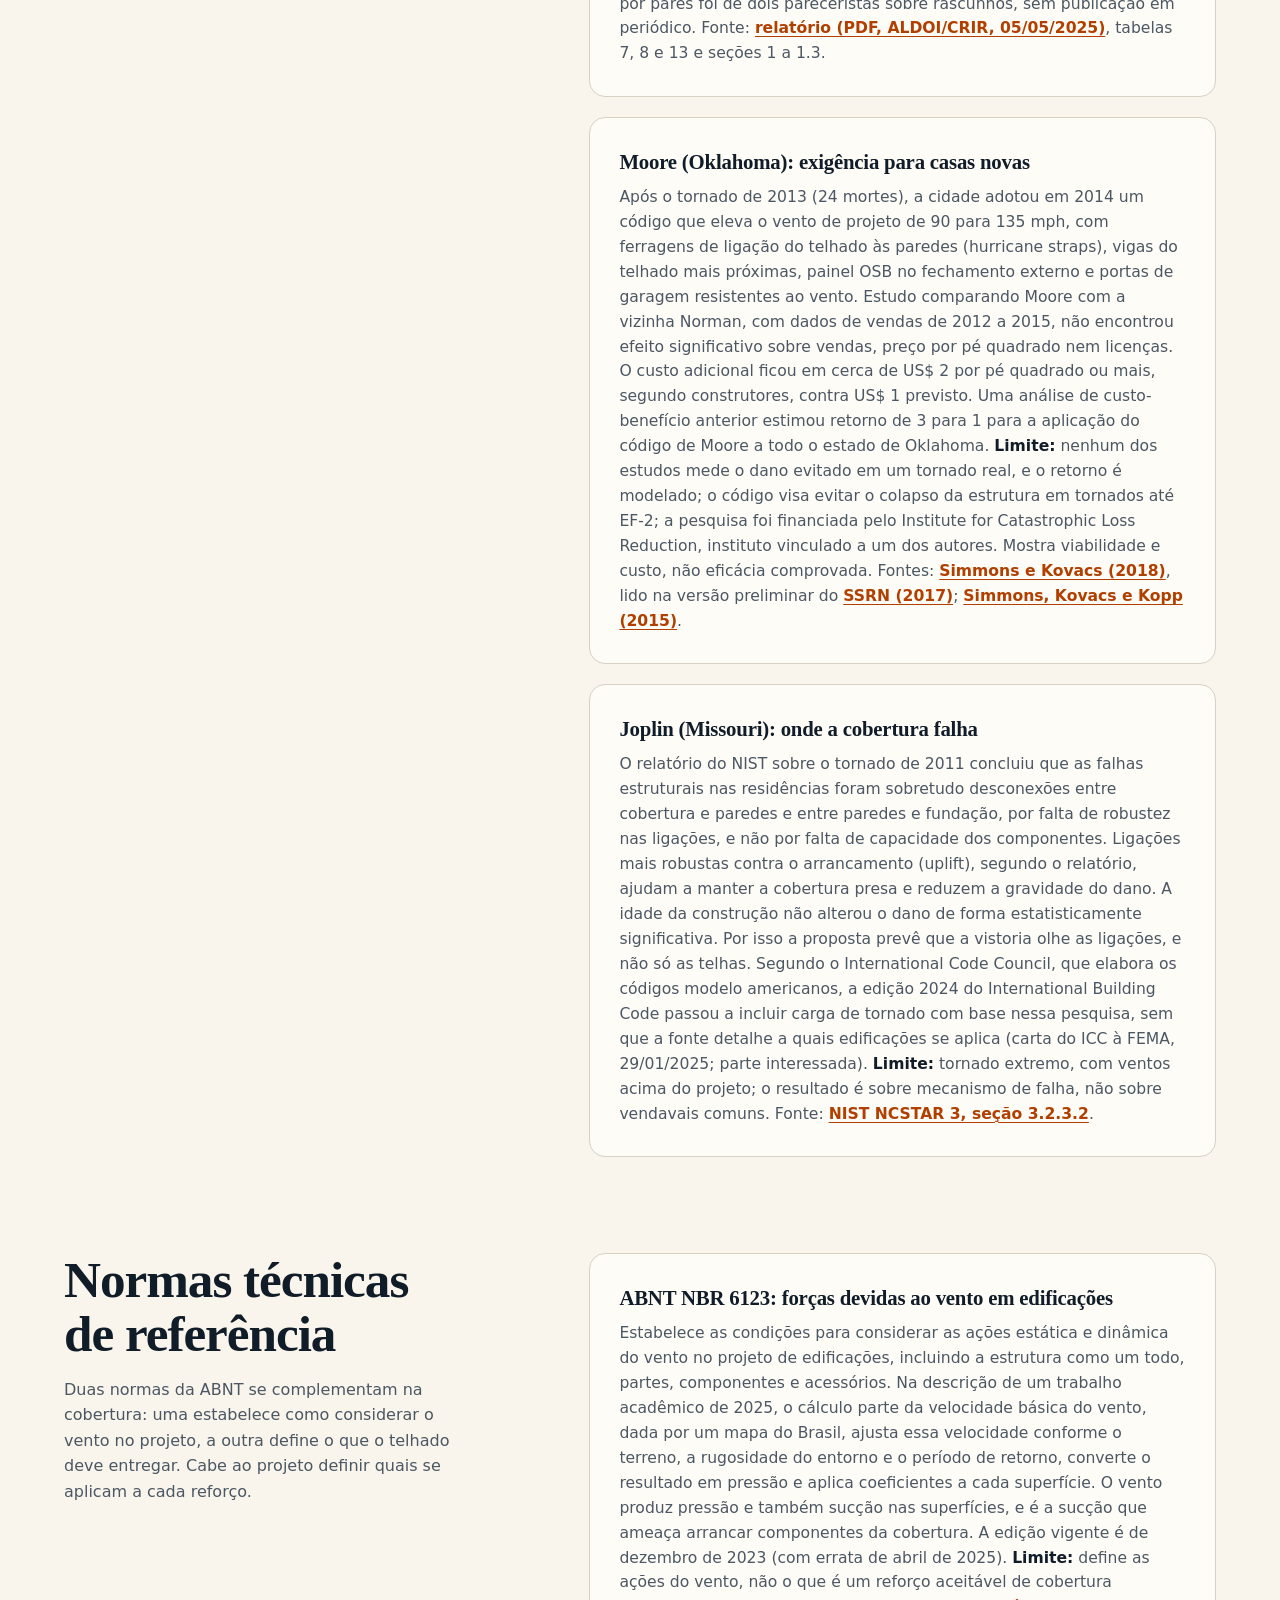
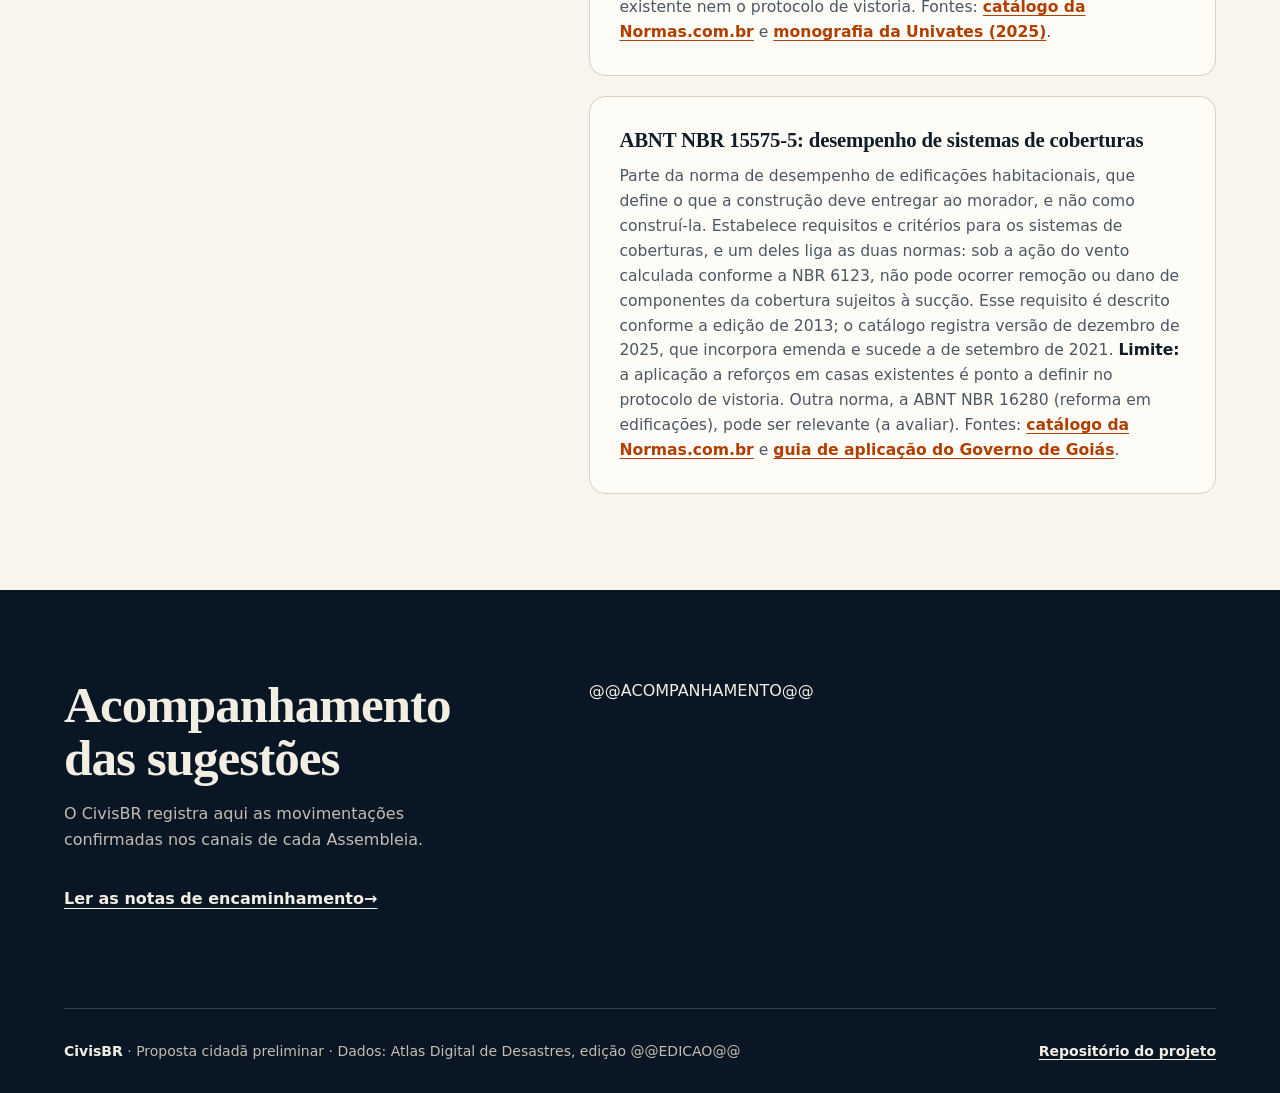
==== commit b5532ca2: "feat: redesign site as version 2 Dark hero with SVG wind field, serif display type, stats band, numb" ====
--- a/site/index.html
+++ b/site/index.html
@@ -5,6 +5,8 @@
   <meta name="viewport" content="width=device-width, initial-scale=1">
   @@CABECA@@
   <link rel="icon" href="assets/favicon-ventos-brisa.ico">
+  <link rel="preload" href="assets/fontes/fraunces.woff2" as="font" type="font/woff2" crossorigin>
+  <link rel="preload" href="assets/fontes/manrope.woff2" as="font" type="font/woff2" crossorigin>
   <link rel="stylesheet" href="estilos.css">
   <script src="vento.js" defer></script>
   <script src="explorar.js" defer></script>
@@ -13,60 +15,45 @@
   <a class="atalho" href="#conteudo">Pular para o conteúdo</a>
   <header class="cabecalho">
     <div class="limite topo">
-      <a class="marca" href="./"><img src="assets/icone-ventos.png" width="42" height="42" alt=""><span>PL dos Ventos<small>CIVISBR</small></span></a>
-      <nav aria-label="Navegação principal">
-        <a href="#proposta">A proposta</a>
-        <a href="#titulo-dados">Dados</a>
-        <a href="#acompanhamento">Acompanhamento</a>
-      </nav>
+      <a class="marca" href="./"><img src="assets/icone-ventos.png" width="40" height="40" alt=""><span>PL dos Ventos<small>CIVISBR</small></span></a>
+      <nav aria-label="Navegação principal">@@NAV@@</nav>
     </div>
   </header>
   <main id="conteudo" tabindex="-1">
-    <div class="abertura-fundo">
-      <section class="abertura limite" aria-labelledby="titulo">
-        <div class="abertura-texto">
-          <p class="estagio">Proposta cidadã em discussão para RS, SC e PR</p>
-          <h1 id="titulo">A prevenção vem <em>antes do vento.</em></h1>
-          <p class="introducao">De @@PERIODO@@, os registros de vendavais e ciclones no RS, SC e PR somam <strong>@@MORADIAS_SUL@@ moradias danificadas ou destruídas</strong>. Esta proposta quer reforçar as coberturas vulneráveis antes do próximo vento, com prioridade para famílias de baixa renda.</p>
-          <p class="nota-dado">Soma de registros do Atlas: o total não separa danos às coberturas de outros danos às moradias, e uma mesma moradia pode aparecer em mais de um registro. <a href="metodologia.html">Como contamos</a></p>
-          <div class="acoes">
-            <a class="botao" href="minuta-modelo.html">Ler a minuta</a>
-            <a class="link-texto" href="#titulo-dados">Explorar os dados</a>
-          </div>
+    <section class="abertura escuro" aria-labelledby="titulo">
+      @@VENTO@@
+      <div class="limite abertura-conteudo">
+        <p class="estagio">Proposta cidadã em discussão · RS · SC · PR</p>
+        <h1 id="titulo">A prevenção vem <em>antes do vento.</em></h1>
+        <div class="abertura-dado">
+          <p class="numero-abertura"><span class="numero">@@MORADIAS_SUL@@</span><span class="rotulo">moradias danificadas ou destruídas nos registros de vendavais e ciclones no RS, SC e PR, de @@PERIODO@@</span></p>
+          <p class="introducao">Esta proposta quer reforçar as coberturas vulneráveis <strong>antes</strong> do próximo vento, com prioridade para famílias de baixa renda.</p>
         </div>
-        <div class="campo">
-          <div class="campo-topo"><p class="campo-titulo">Campo de vento</p><p id="legenda-campo">Visualização didática</p></div>
-          <div class="campo-figura">
-            <canvas id="vento-canvas" role="img" aria-label="Ilustração didática: linhas de vento que contornam um ponto central"></canvas>
-            <span class="campo-norte" aria-hidden="true">N</span>
-            <span class="campo-leste" aria-hidden="true">L</span>
-            <span class="campo-sul" aria-hidden="true">S</span>
-            <span class="campo-oeste" aria-hidden="true">O</span>
-          </div>
-          <div id="controles-vento" class="controles-vento" hidden>
-            <button id="movimento" type="button">Animar o vento</button>
-            <details class="ajustes">
-              <summary>Ajustar a ilustração</summary>
-              <div><label for="direcao">Vento vindo de <output id="direcao-atual" for="direcao">Noroeste</output></label><input id="direcao" type="range" min="0" max="7" step="1" value="7"></div>
-              <div><label for="intensidade">Intensidade visual <output id="intensidade-atual" for="intensidade">Moderada</output></label><input id="intensidade" type="range" min="0" max="2" step="1" value="1"></div>
-            </details>
-          </div>
-          <noscript><p class="sem-script">A ilustração interativa requer JavaScript. A proposta e os dados estão nas seções abaixo.</p></noscript>
+        <p class="nota-dado">Soma de registros do Atlas: o total não separa danos às coberturas de outros danos às moradias, e uma mesma moradia pode aparecer em mais de um registro. <a href="metodologia.html">Como contamos</a></p>
+        <div class="acoes">
+          <a class="botao" href="minuta-modelo.html">Ler a minuta <span aria-hidden="true">→</span></a>
+          <a class="botao-contorno" href="#titulo-dados">Explorar os dados</a>
         </div>
-      </section>
-    </div>
-
-    <section class="faixa" aria-label="Dados sobre vendavais e ciclones">
-      <div class="limite faixa-conteudo">
-        <p class="dado-grande">@@REGISTROS_SUL@@</p>
-        <div><h2>registros de vendavais e ciclones no Sul</h2><p>De @@REGISTROS_BRASIL@@ no Brasil, de @@PERIODO@@. Atlas Digital de Desastres.</p></div>
-        <a class="link-texto" href="dados.html#metodologia">Ver fonte e metodologia</a>
+        <button id="movimento" class="pausa-vento" type="button" aria-pressed="false" hidden>Pausar o vento</button>
       </div>
     </section>
 
-    <section class="secao limite secao-dados" aria-labelledby="titulo-dados">
-      <div class="intro-dados"><h2 id="titulo-dados">O impacto, estado a estado</h2><p>Compare ocorrências, danos humanos e o impacto nas moradias. Os dados abrangem o período de @@PERIODO@@.</p></div>
-          <section id="explorador" class="explorador" hidden aria-labelledby="titulo-explorador">
+    <section class="faixa" aria-label="Registros de vendavais e ciclones">
+      <div class="limite faixa-conteudo">
+        <div><p class="faixa-numero">@@REGISTROS_SUL@@</p><p>registros de vendavais e ciclones no Sul</p></div>
+        <div><p class="faixa-numero">@@PERCENTUAL_SUL@@%</p><p>dos registros de vendavais e ciclones do Brasil (@@REGISTROS_BRASIL@@)</p></div>
+        <div><p class="faixa-numero">@@ANOS@@ anos</p><p>de dados, de @@PERIODO@@, no Atlas Digital de Desastres. <a href="dados.html#metodologia">Fonte e metodologia</a></p></div>
+      </div>
+    </section>
+
+    <section class="secao limite colunas secao-dados" aria-labelledby="titulo-dados">
+      <div class="intro-dados">
+        <h2 id="titulo-dados">O impacto, estado a estado</h2>
+        <p class="texto-lateral">Compare ocorrências, danos humanos e o impacto nas moradias. Os dados abrangem o período de @@PERIODO@@.</p>
+        <p class="link-fonte"><a href="dados.html">Abrir tabelas completas e metodologia <span aria-hidden="true">→</span></a></p>
+      </div>
+      <div>
+    <section id="explorador" class="explorador" hidden aria-labelledby="titulo-explorador">
       <h3 id="titulo-explorador">Comparar estados</h3>
       <div class="controles">
         <div><label for="fenomeno">Fenômeno</label><select id="fenomeno"><option value="vendavais_ciclones">Vendavais e ciclones</option><option value="tornados">Tornados</option></select></div>
@@ -89,63 +76,59 @@
       </div>
     </section>
     <noscript>@@TABELA_SUL@@</noscript>
-
-      <p class="link-fonte"><a href="dados.html">Abrir tabelas completas e metodologia</a></p>
+      </div>
     </section>
 
-    <section id="proposta" class="secao limite colunas proposta" aria-labelledby="titulo-proposta">
-      <div>
-        <h2 id="titulo-proposta">Como funcionaria o piloto</h2>
-        <p class="texto-lateral">A vistoria poderia ocorrer com a casa ainda habitável, mesmo que ela nunca tenha sido atingida por um vendaval.</p>
+    <section id="proposta" class="piloto" aria-labelledby="titulo-proposta">
+      <div class="limite piloto-grade">
+        <div class="piloto-intro">
+          <h2 id="titulo-proposta">Como funcionaria o piloto</h2>
+          <p class="texto-lateral">A vistoria poderia ocorrer com a casa ainda habitável, mesmo que ela nunca tenha sido atingida por um vendaval.</p>
+        </div>
         <figure class="ilustracao-piloto"><img src="assets/piloto-casa.jpg" width="1000" height="667" loading="lazy" decoding="async" alt="Casa com três destaques: inspeção das telhas, detalhe do encontro entre a estrutura do telhado e a parede, e registro da vistoria final."></figure>
+        <ol class="etapas">
+          <li><h3>Identificar as coberturas vulneráveis</h3><p>Priorizar moradias de baixa renda em áreas expostas e realizar o diagnóstico técnico no imóvel.</p></li>
+          <li><h3>Viabilizar o reforço</h3><p>Projetar a intervenção e apoiar materiais e mão de obra conforme as regras de cada estado.</p></li>
+          <li><h3>Vistoriar a obra concluída</h3><p>Documentar os elementos reforçados e orientar a família sobre a conservação da cobertura.</p></li>
+        </ol>
+        <p class="custo-piloto"><a class="botao-escuro" href="piloto-rs.html">Quanto custaria um piloto no RS <span aria-hidden="true">→</span></a><span>Estimativa preliminar com preços do SINAPI.</span></p>
       </div>
-      <ol class="etapas">
-        <li><h3>Identificar as coberturas vulneráveis</h3><p>Priorizar moradias de baixa renda em áreas expostas e realizar o diagnóstico técnico no imóvel.</p></li>
-        <li><h3>Viabilizar o reforço</h3><p>Projetar a intervenção e apoiar materiais e mão de obra conforme as regras de cada estado.</p></li>
-        <li><h3>Vistoriar a obra concluída</h3><p>Documentar os elementos reforçados e orientar a família sobre a conservação da cobertura.</p></li>
-      </ol>
-      <p class="texto-lateral custo-piloto"><a href="piloto-rs.html">Quanto custaria um piloto no RS</a>: estimativa preliminar com preços do SINAPI.</p>
     </section>
 
-    <section id="experiencia" class="secao limite colunas experiencia" aria-labelledby="titulo-experiencia">
+    <section id="experiencia" class="secao limite colunas evidencias" aria-labelledby="titulo-experiencia">
       <div>
         <h2 id="titulo-experiencia">O que outros lugares fizeram</h2>
         <p class="texto-lateral">Há evidência de fora que orienta o desenho do piloto, e limites que ela impõe. Nenhum estudo abaixo trata de vendavais do Sul do Brasil.</p>
       </div>
-      <dl class="glossario precedentes">
-        <dt>Alabama (EUA): reforço de telhados de casas existentes</dt>
-        <dd>O programa estadual Strengthen Alabama Homes paga o reforço do telhado ao padrão FORTIFIED Roof (até US$ 10 mil por telhado, contra custo médio de cerca de US$ 13 mil; cerca de 8.700 casas e US$ 86 milhões desde 2016), com recursos de taxas do setor de seguros. Após o furacão Sally (2020, categoria 2, ventos máximos sustentados de 105 mph), um estudo do departamento estadual de seguros e da Universidade do Alabama analisou 40.195 apólices. Na análise que os autores consideram a mais robusta (sem sinistros de queda de árvores e comparando cada casa reforçada com a convencional mais próxima, até cerca de 400 m; 1.558 pares), casas com FORTIFIED Roof tiveram 73% menos sinistros, 15% menos custo por sinistro em proporção ao valor da casa e 72% menos perda sobre o prêmio. Nas outras duas análises, as reduções de frequência ficaram em 56% e 69%. Casas sob regra equivalente ao FORTIFIED Roof, mas sem a vistoria do programa, tiveram resultado bem inferior; no nível Gold a diferença não apareceu (tabela 13), e os autores não sabem explicar por quê. O relatório cita custo adicional de 6% a 16% para reforçar uma casa existente, segundo estudo de Oklahoma. <strong>Limite:</strong> estudo observacional, de um único furacão; as casas FORTIFIED Roof ficavam, em média, cerca de três milhas mais longe da costa que as de nível Gold, o que limita a comparação entre os dois níveis; o departamento que administra o programa é coautor do relatório, a IBHS (dona do padrão) forneceu dados técnicos, os dados de sinistros vêm de seguradoras, e a revisão por pares foi de dois pareceristas sobre rascunhos, sem publicação em periódico. Fonte: <a href="https://www.aldoi.gov/PDF/News/PerformanceIBHSFortifiedHomeConstructionHurricaneSally.pdf">relatório (PDF, ALDOI/CRIR, 05/05/2025)</a>, tabelas 7, 8 e 13 e seções 1 a 1.3.</dd>
-        <dt>Moore (Oklahoma): exigência para casas novas</dt>
-        <dd>Após o tornado de 2013 (24 mortes), a cidade adotou em 2014 um código que eleva o vento de projeto de 90 para 135 mph, com ferragens de ligação do telhado às paredes (hurricane straps), vigas do telhado mais próximas, painel OSB no fechamento externo e portas de garagem resistentes ao vento. Estudo comparando Moore com a vizinha Norman, com dados de vendas de 2012 a 2015, não encontrou efeito significativo sobre vendas, preço por pé quadrado nem licenças. O custo adicional ficou em cerca de US$ 2 por pé quadrado ou mais, segundo construtores, contra US$ 1 previsto. Uma análise de custo-benefício anterior estimou retorno de 3 para 1 para a aplicação do código de Moore a todo o estado de Oklahoma. <strong>Limite:</strong> nenhum dos estudos mede o dano evitado em um tornado real, e o retorno é modelado; o código visa evitar o colapso da estrutura em tornados até EF-2; a pesquisa foi financiada pelo Institute for Catastrophic Loss Reduction, instituto vinculado a um dos autores. Mostra viabilidade e custo, não eficácia comprovada. Fontes: <a href="https://doi.org/10.1016/j.ijdrr.2017.09.040">Simmons e Kovacs (2018)</a>, lido na versão preliminar do <a href="https://doi.org/10.2139/ssrn.2963220">SSRN (2017)</a>; <a href="https://doi.org/10.1175/WCAS-D-14-00032.1">Simmons, Kovacs e Kopp (2015)</a>.</dd>
-        <dt>Joplin (Missouri): onde a cobertura falha</dt>
-        <dd>O relatório do NIST sobre o tornado de 2011 concluiu que as falhas estruturais nas residências foram sobretudo desconexões entre cobertura e paredes e entre paredes e fundação, por falta de robustez nas ligações, e não por falta de capacidade dos componentes. Ligações mais robustas contra o arrancamento (uplift), segundo o relatório, ajudam a manter a cobertura presa e reduzem a gravidade do dano. A idade da construção não alterou o dano de forma estatisticamente significativa. Por isso a proposta prevê que a vistoria olhe as ligações, e não só as telhas. Segundo o International Code Council, que elabora os códigos modelo americanos, a edição 2024 do International Building Code passou a incluir carga de tornado com base nessa pesquisa, sem que a fonte detalhe a quais edificações se aplica (carta do ICC à FEMA, 29/01/2025; parte interessada). <strong>Limite:</strong> tornado extremo, com ventos acima do projeto; o resultado é sobre mecanismo de falha, não sobre vendavais comuns. Fonte: <a href="https://doi.org/10.6028/NIST.NCSTAR.3">NIST NCSTAR 3, seção 3.2.3.2</a>.</dd>
+      <dl class="casos">
+          <div class="caso"><dt>Alabama (EUA): reforço de telhados de casas existentes</dt><dd>O programa estadual Strengthen Alabama Homes paga o reforço do telhado ao padrão FORTIFIED Roof (até US$ 10 mil por telhado, contra custo médio de cerca de US$ 13 mil; cerca de 8.700 casas e US$ 86 milhões desde 2016), com recursos de taxas do setor de seguros. Após o furacão Sally (2020, categoria 2, ventos máximos sustentados de 105 mph), um estudo do departamento estadual de seguros e da Universidade do Alabama analisou 40.195 apólices. Na análise que os autores consideram a mais robusta (sem sinistros de queda de árvores e comparando cada casa reforçada com a convencional mais próxima, até cerca de 400 m; 1.558 pares), casas com FORTIFIED Roof tiveram 73% menos sinistros, 15% menos custo por sinistro em proporção ao valor da casa e 72% menos perda sobre o prêmio. Nas outras duas análises, as reduções de frequência ficaram em 56% e 69%. Casas sob regra equivalente ao FORTIFIED Roof, mas sem a vistoria do programa, tiveram resultado bem inferior; no nível Gold a diferença não apareceu (tabela 13), e os autores não sabem explicar por quê. O relatório cita custo adicional de 6% a 16% para reforçar uma casa existente, segundo estudo de Oklahoma. <strong>Limite:</strong> estudo observacional, de um único furacão; as casas FORTIFIED Roof ficavam, em média, cerca de três milhas mais longe da costa que as de nível Gold, o que limita a comparação entre os dois níveis; o departamento que administra o programa é coautor do relatório, a IBHS (dona do padrão) forneceu dados técnicos, os dados de sinistros vêm de seguradoras, e a revisão por pares foi de dois pareceristas sobre rascunhos, sem publicação em periódico. Fonte: <a href="https://www.aldoi.gov/PDF/News/PerformanceIBHSFortifiedHomeConstructionHurricaneSally.pdf">relatório (PDF, ALDOI/CRIR, 05/05/2025)</a>, tabelas 7, 8 e 13 e seções 1 a 1.3.</dd></div>
+          <div class="caso"><dt>Moore (Oklahoma): exigência para casas novas</dt><dd>Após o tornado de 2013 (24 mortes), a cidade adotou em 2014 um código que eleva o vento de projeto de 90 para 135 mph, com ferragens de ligação do telhado às paredes (hurricane straps), vigas do telhado mais próximas, painel OSB no fechamento externo e portas de garagem resistentes ao vento. Estudo comparando Moore com a vizinha Norman, com dados de vendas de 2012 a 2015, não encontrou efeito significativo sobre vendas, preço por pé quadrado nem licenças. O custo adicional ficou em cerca de US$ 2 por pé quadrado ou mais, segundo construtores, contra US$ 1 previsto. Uma análise de custo-benefício anterior estimou retorno de 3 para 1 para a aplicação do código de Moore a todo o estado de Oklahoma. <strong>Limite:</strong> nenhum dos estudos mede o dano evitado em um tornado real, e o retorno é modelado; o código visa evitar o colapso da estrutura em tornados até EF-2; a pesquisa foi financiada pelo Institute for Catastrophic Loss Reduction, instituto vinculado a um dos autores. Mostra viabilidade e custo, não eficácia comprovada. Fontes: <a href="https://doi.org/10.1016/j.ijdrr.2017.09.040">Simmons e Kovacs (2018)</a>, lido na versão preliminar do <a href="https://doi.org/10.2139/ssrn.2963220">SSRN (2017)</a>; <a href="https://doi.org/10.1175/WCAS-D-14-00032.1">Simmons, Kovacs e Kopp (2015)</a>.</dd></div>
+          <div class="caso"><dt>Joplin (Missouri): onde a cobertura falha</dt><dd>O relatório do NIST sobre o tornado de 2011 concluiu que as falhas estruturais nas residências foram sobretudo desconexões entre cobertura e paredes e entre paredes e fundação, por falta de robustez nas ligações, e não por falta de capacidade dos componentes. Ligações mais robustas contra o arrancamento (uplift), segundo o relatório, ajudam a manter a cobertura presa e reduzem a gravidade do dano. A idade da construção não alterou o dano de forma estatisticamente significativa. Por isso a proposta prevê que a vistoria olhe as ligações, e não só as telhas. Segundo o International Code Council, que elabora os códigos modelo americanos, a edição 2024 do International Building Code passou a incluir carga de tornado com base nessa pesquisa, sem que a fonte detalhe a quais edificações se aplica (carta do ICC à FEMA, 29/01/2025; parte interessada). <strong>Limite:</strong> tornado extremo, com ventos acima do projeto; o resultado é sobre mecanismo de falha, não sobre vendavais comuns. Fonte: <a href="https://doi.org/10.6028/NIST.NCSTAR.3">NIST NCSTAR 3, seção 3.2.3.2</a>.</dd></div>
       </dl>
     </section>
 
-    <section id="normas" class="secao limite colunas experiencia" aria-labelledby="titulo-normas">
+    <section id="normas" class="secao limite colunas evidencias" aria-labelledby="titulo-normas">
       <div>
         <h2 id="titulo-normas">Normas técnicas de referência</h2>
         <p class="texto-lateral">Duas normas da ABNT se complementam na cobertura: uma estabelece como considerar o vento no projeto, a outra define o que o telhado deve entregar. Cabe ao projeto definir quais se aplicam a cada reforço.</p>
       </div>
-      <dl class="glossario precedentes">
-        <dt>ABNT NBR 6123: forças devidas ao vento em edificações</dt>
-        <dd>Estabelece as condições para considerar as ações estática e dinâmica do vento no projeto de edificações, incluindo a estrutura como um todo, partes, componentes e acessórios. Na descrição de um trabalho acadêmico de 2025, o cálculo parte da velocidade básica do vento, dada por um mapa do Brasil, ajusta essa velocidade conforme o terreno, a rugosidade do entorno e o período de retorno, converte o resultado em pressão e aplica coeficientes a cada superfície. O vento produz pressão e também sucção nas superfícies, e é a sucção que ameaça arrancar componentes da cobertura. A edição vigente é de dezembro de 2023 (com errata de abril de 2025). <strong>Limite:</strong> define as ações do vento, não o que é um reforço aceitável de cobertura existente nem o protocolo de vistoria. Fontes: <a href="https://www.normas.com.br/visualizar/abnt-nbr-nm/5616/nbr6123-forcas-devidas-ao-vento-em-edificacoes">catálogo da Normas.com.br</a> e <a href="https://www.univates.br/bduserver/api/core/bitstreams/9e98d1a4-2e6b-4c75-b1af-a2dd46197a8a/content">monografia da Univates (2025)</a>.</dd>
-        <dt>ABNT NBR 15575-5: desempenho de sistemas de coberturas</dt>
-        <dd>Parte da norma de desempenho de edificações habitacionais, que define o que a construção deve entregar ao morador, e não como construí-la. Estabelece requisitos e critérios para os sistemas de coberturas, e um deles liga as duas normas: sob a ação do vento calculada conforme a NBR 6123, não pode ocorrer remoção ou dano de componentes da cobertura sujeitos à sucção. Esse requisito é descrito conforme a edição de 2013; o catálogo registra versão de dezembro de 2025, que incorpora emenda e sucede a de setembro de 2021. <strong>Limite:</strong> a aplicação a reforços em casas existentes é ponto a definir no protocolo de vistoria. Outra norma, a ABNT NBR 16280 (reforma em edificações), pode ser relevante (a avaliar). Fontes: <a href="https://normas.com.br/visualizar/abnt-nbr-nm/27244/abnt-nbr15575-5-edificacoes-habitacionais-desempenho-parte-5-requisitos-para-os-sistemas-de-coberturas">catálogo da Normas.com.br</a> e <a href="https://goias.gov.br/administracao/wp-content/uploads/sites/27/files/licitacoes-contratos/1PE0620AnexoXIIINormadeDesempenhoABNTNBR15575.pdf">guia de aplicação do Governo de Goiás</a>.</dd>
+      <dl class="casos">
+          <div class="caso"><dt>ABNT NBR 6123: forças devidas ao vento em edificações</dt><dd>Estabelece as condições para considerar as ações estática e dinâmica do vento no projeto de edificações, incluindo a estrutura como um todo, partes, componentes e acessórios. Na descrição de um trabalho acadêmico de 2025, o cálculo parte da velocidade básica do vento, dada por um mapa do Brasil, ajusta essa velocidade conforme o terreno, a rugosidade do entorno e o período de retorno, converte o resultado em pressão e aplica coeficientes a cada superfície. O vento produz pressão e também sucção nas superfícies, e é a sucção que ameaça arrancar componentes da cobertura. A edição vigente é de dezembro de 2023 (com errata de abril de 2025). <strong>Limite:</strong> define as ações do vento, não o que é um reforço aceitável de cobertura existente nem o protocolo de vistoria. Fontes: <a href="https://www.normas.com.br/visualizar/abnt-nbr-nm/5616/nbr6123-forcas-devidas-ao-vento-em-edificacoes">catálogo da Normas.com.br</a> e <a href="https://www.univates.br/bduserver/api/core/bitstreams/9e98d1a4-2e6b-4c75-b1af-a2dd46197a8a/content">monografia da Univates (2025)</a>.</dd></div>
+          <div class="caso"><dt>ABNT NBR 15575-5: desempenho de sistemas de coberturas</dt><dd>Parte da norma de desempenho de edificações habitacionais, que define o que a construção deve entregar ao morador, e não como construí-la. Estabelece requisitos e critérios para os sistemas de coberturas, e um deles liga as duas normas: sob a ação do vento calculada conforme a NBR 6123, não pode ocorrer remoção ou dano de componentes da cobertura sujeitos à sucção. Esse requisito é descrito conforme a edição de 2013; o catálogo registra versão de dezembro de 2025, que incorpora emenda e sucede a de setembro de 2021. <strong>Limite:</strong> a aplicação a reforços em casas existentes é ponto a definir no protocolo de vistoria. Outra norma, a ABNT NBR 16280 (reforma em edificações), pode ser relevante (a avaliar). Fontes: <a href="https://normas.com.br/visualizar/abnt-nbr-nm/27244/abnt-nbr15575-5-edificacoes-habitacionais-desempenho-parte-5-requisitos-para-os-sistemas-de-coberturas">catálogo da Normas.com.br</a> e <a href="https://goias.gov.br/administracao/wp-content/uploads/sites/27/files/licitacoes-contratos/1PE0620AnexoXIIINormadeDesempenhoABNTNBR15575.pdf">guia de aplicação do Governo de Goiás</a>.</dd></div>
       </dl>
     </section>
 
-    <section id="acompanhamento" class="secao acompanhamento" aria-labelledby="titulo-acompanhamento">
-      <div class="limite colunas">
+    <section id="acompanhamento" class="acompanhamento escuro" aria-labelledby="titulo-acompanhamento">
+      <div class="limite colunas secao">
         <div><h2 id="titulo-acompanhamento">Acompanhamento das sugestões</h2>
           <p class="texto-lateral">O CivisBR registra aqui as movimentações confirmadas nos canais de cada Assembleia.</p>
-          <a class="link-texto" href="encaminhamentos.html">Ler as notas de encaminhamento</a>
+          <p class="link-fonte"><a href="encaminhamentos.html">Ler as notas de encaminhamento <span aria-hidden="true">→</span></a></p>
         </div>
         <div class="historicos">@@ACOMPANHAMENTO@@</div>
       </div>
     </section>
   </main>
-  <footer class="limite rodape"><p><strong>CivisBR</strong> · Proposta cidadã preliminar · Dados: Atlas Digital de Desastres, edição @@EDICAO@@</p><a href="https://github.com/civisbr/pl-dos-ventos">Repositório do projeto</a></footer>
+  <footer class="rodape escuro"><div class="limite rodape-conteudo"><p><strong>CivisBR</strong> · Proposta cidadã preliminar · Dados: Atlas Digital de Desastres, edição @@EDICAO@@</p><a href="https://github.com/civisbr/pl-dos-ventos">Repositório do projeto</a></div></footer>
   <script type="application/json" id="dados-explorador">@@DADOS_EXPLORADOR@@</script>
 </body>
 </html>
--- a/site/estilos.css
+++ b/site/estilos.css
@@ -1,192 +1,266 @@
+/* Fontes OFL servidas localmente (a CSP só aceita a própria origem). Subconjunto latino do Google Fonts
+   (Fraunces v38 e Manrope v23), baixado em 27/11/2026. SHA-256:
+   fraunces.woff2 7234ed860a9cc83045413c4faee63c960a8f2d1917adcf728119307d56e0d783
+   fraunces-italico.woff2 066710ce7ed235a339d3d6cdcc8b55c0bea5632232662d83aacea25852108271
+   manrope.woff2 8c2def024c1bf31aacf3624ae3c4d701269b4ec3dc765c04830839f0d36b2d9e
+*/
+@font-face { font-family: "Fraunces"; font-style: normal; font-weight: 400 700; font-display: swap; src: url("assets/fontes/fraunces.woff2") format("woff2"); }
+@font-face { font-family: "Fraunces"; font-style: italic; font-weight: 400 700; font-display: swap; src: url("assets/fontes/fraunces-italico.woff2") format("woff2"); }
+@font-face { font-family: "Manrope"; font-style: normal; font-weight: 400 800; font-display: swap; src: url("assets/fontes/manrope.woff2") format("woff2"); }
+
 :root {
   color-scheme: light;
-  --papel: #f8fbfc;
-  --nevoa: #edf4f8;
-  --tinta: #18344a;
-  --secundaria: #40596b;
-  --mar: #235577;
-  --mar-escuro: #173852;
-  --linha: #bacdd9;
-  --branco: #fff;
-  --marinho: #122f43;
-  --brisa: #d4e8f4;
-  --azul-suave: #39576a;
-  font-family: system-ui, sans-serif;
+  --fundo: oklch(0.97 0.012 85);
+  --cartao: oklch(0.99 0.006 85);
+  --tinta: oklch(0.22 0.03 250);
+  --tinta-suave: oklch(0.45 0.025 250);
+  --linha: oklch(0.86 0.02 85);
+  --nevoa: oklch(0.93 0.015 85);
+  --ceu: oklch(0.92 0.02 230);
+  --laranja: oklch(0.66 0.17 45);
+  --laranja-forte: oklch(0.52 0.16 42);
+  --azul: oklch(0.78 0.1 220);
+  --tempestade: oklch(0.2 0.035 250);
+  --tempestade-texto: oklch(0.95 0.015 85);
+  --tempestade-suave: oklch(0.8 0.02 85);
+  --tempestade-linha: oklch(0.95 0.015 85 / 0.18);
+  --display: "Fraunces", Georgia, serif;
+  --texto: "Manrope", system-ui, sans-serif;
+  --raio: 0.75rem;
+  --sombra: 0 1px 2px oklch(0.2 0.035 250 / 0.06), 0 8px 24px oklch(0.2 0.035 250 / 0.08);
+  font-family: var(--texto);
   line-height: 1.6;
   color: var(--tinta);
-  background: var(--papel);
+  background: var(--fundo);
+  -webkit-text-size-adjust: 100%;
 }
 *, *::before, *::after { box-sizing: border-box; }
 body { margin: 0; }
 [hidden] { display: none !important; }
 img { max-width: 100%; height: auto; display: block; }
 h1, h2, h3, p, figure { margin: 0; }
-h1, h2 { font-weight: 760; letter-spacing: -.04em; line-height: 1.05; }
-h1 { font-size: clamp(2.8rem, 6vw, 6.4rem); text-wrap: balance; }
-h2 { font-size: clamp(2rem, 4vw, 3.4rem); text-wrap: balance; }
-h3 { font-size: 1.15rem; line-height: 1.3; }
+h1, h2, h3 { font-family: var(--display); font-weight: 600; letter-spacing: -0.02em; line-height: 1.05; text-wrap: balance; }
+h1 { font-size: clamp(2.6rem, 7.2vw, 6rem); }
+h2 { font-size: clamp(2rem, 4.4vw, 3.2rem); }
+h3 { font-size: 1.3rem; line-height: 1.3; }
 p + p { margin-top: .75rem; }
-a { color: var(--mar); text-underline-offset: .24em; text-decoration-thickness: .08em; }
-a:hover { text-decoration-thickness: .16em; }
-:focus-visible { outline: 3px solid #155a86; outline-offset: 4px; }
+h2 + p { margin-top: .9rem; }
+a { color: var(--laranja-forte); font-weight: 600; text-underline-offset: .22em; text-decoration-thickness: .07em; }
+a:hover { text-decoration-thickness: .14em; }
+:focus-visible { outline: 3px solid var(--laranja-forte); outline-offset: 3px; border-radius: .2rem; }
+::selection { background: var(--azul); color: var(--tempestade); }
 [id] { scroll-margin-top: 1.5rem; }
-.atalho { position: absolute; z-index: 2; top: .75rem; left: 1rem; padding: .6rem 1rem; background: var(--branco); transform: translateY(-175%); }
+.atalho { position: absolute; z-index: 3; top: .75rem; left: 1rem; padding: .6rem 1rem; background: var(--cartao); color: var(--tinta); border-radius: .4rem; transform: translateY(-200%); }
 .atalho:focus { transform: none; }
-.limite { width: min(calc(100% - clamp(2rem, 8vw, 8rem)), 77rem); margin-inline: auto; }
-.cabecalho { background: var(--branco); border-bottom: 1px solid #c7d9e4; }
-.topo, .rodape { display: flex; align-items: center; justify-content: space-between; flex-wrap: wrap; gap: .5rem 1.5rem; padding-block: 1rem; }
-.marca { display: inline-flex; gap: .65rem; align-items: center; padding-block: .25rem; text-decoration: none; color: var(--tinta); font-size: 1.1rem; font-weight: 750; line-height: 1.2; }
-.marca img { border-radius: .42rem; }
-.marca small { display: block; font-size: .875rem; font-weight: 500; color: var(--azul-suave); padding-top: .12rem; letter-spacing: .13em; }
-nav { display: flex; flex-wrap: wrap; gap: 0 clamp(.8rem, 3vw, 1.85rem); }
-nav a { display: inline-flex; align-items: center; min-height: 2.75rem; color: var(--tinta); font-weight: 640; text-decoration: none; }
-nav a:hover, nav a[aria-current] { text-decoration: underline; text-underline-offset: .35em; }
-.abertura-fundo { background: linear-gradient(115deg, var(--papel) 12%, #eff6fb 100%); color: var(--tinta); }
-.abertura { display: grid; grid-template-columns: minmax(0, 1fr) minmax(0, 1.1fr); align-items: center; gap: clamp(1.5rem, 5vw, 4.5rem); padding-block: clamp(2.1rem, 6vw, 5.2rem); }
-.abertura h1 { font-size: clamp(2.65rem, 4.8vw, 5.15rem); margin-block: 0 1.25rem; text-wrap: initial; }
-.abertura h1 em { display: block; color: var(--mar); font-style: normal; }
-.abertura .introducao { color: var(--azul-suave); }
-.abertura .introducao strong { color: var(--marinho); }
-.estagio { margin-bottom: .75rem; font: 700 .8rem/1.4 system-ui, sans-serif; letter-spacing: .04em; text-transform: uppercase; color: var(--azul-suave); }
-.nota-dado { max-width: 52ch; margin-top: .6rem; font-size: .875rem; color: var(--azul-suave); }
-.abertura .link-texto { color: var(--mar); }
-.abertura .botao { background: var(--mar); color: var(--branco); }
-.abertura .botao:hover { background: var(--mar-escuro); }
-.cabecalho :focus-visible, .abertura :focus-visible { outline-color: #155a86; }
-.introducao { max-width: 48ch; font-size: clamp(1.05rem, 2vw, 1.25rem); color: var(--secundaria); }
-.acoes { display: flex; flex-wrap: wrap; align-items: center; gap: .55rem 1.4rem; margin-top: 1.5rem; }
-.botao, .link-texto { display: inline-flex; align-items: center; width: fit-content; min-height: 2.75rem; font-weight: 725; }
-.botao { padding: .65rem 1.05rem; border-radius: .35rem; background: var(--mar); color: var(--branco); text-decoration: none; }
-.botao:hover { background: var(--mar-escuro); }
-.campo { min-width: 0; border: 1px solid #9ab7cb; border-radius: .65rem; overflow: clip; background: var(--branco); }
-.campo-topo { display: flex; flex-wrap: wrap; justify-content: space-between; align-items: baseline; gap: .25rem .75rem; border-bottom: 1px solid #9ab7cb; padding: .7rem 1rem; }
-.campo-titulo { font: 700 1.05rem/1.4 system-ui, sans-serif; }
-.campo-topo p { font-size: .875rem; color: var(--azul-suave); }
-.campo-figura { position: relative; overflow: hidden; height: clamp(13rem, 26vw, 21rem); isolation: isolate; background: repeating-radial-gradient(circle at center, #edf5fa 0 31px, #d0e2ed 32px 33px, #edf5fa 34px 45px); }
-.campo-figura canvas { display: block; width: 100%; height: 100%; }
-.campo-figura span { position: absolute; padding: .08rem .35rem; background: #edf5fa; color: #234d69; font: 650 .875rem/1.4 system-ui, sans-serif; }
-.campo-norte { top: .45rem; left: 50%; transform: translateX(-50%); }
-.campo-leste { right: .45rem; top: 50%; transform: translateY(-50%); }
-.campo-sul { bottom: .45rem; left: 50%; transform: translateX(-50%); }
-.campo-oeste { left: .45rem; top: 50%; transform: translateY(-50%); }
-.controles-vento { display: grid; gap: .65rem; padding: .75rem 1rem 1rem; border-top: 1px solid #9ab7cb; }
-.ajustes > summary { cursor: pointer; display: flex; align-items: center; min-height: 2.75rem; font-weight: 650; font-size: .9375rem; }
-.ajustes[open] { display: grid; grid-template-columns: 1fr 1fr; gap: .65rem 1.25rem; }
-.ajustes[open] > summary { grid-column: 1 / -1; }
-.ajustes > div { min-width: 0; }
-.controles-vento label { display: flex; justify-content: space-between; flex-wrap: wrap; gap: .12rem .45rem; color: var(--azul-suave); font-size: .875rem; }
-.controles-vento output { color: var(--marinho); font-weight: 700; }
-.controles-vento input { width: 100%; height: 2.75rem; display: block; margin: 0; accent-color: var(--mar); cursor: pointer; }
-.controles-vento button { justify-self: start; padding: .42rem .65rem; min-height: 2.75rem; background: transparent; color: var(--marinho); font: 650 .875rem system-ui, sans-serif; border: 1px solid #7394ab; border-radius: .25rem; cursor: pointer; }
-.controles-vento button:hover { background: #d9eaf3; }
-.sem-script { padding: .75rem 1rem; color: var(--azul-suave); }
-.faixa { background: var(--brisa); color: var(--marinho); border-block: 1px solid #b8d1e2; }
-.faixa-conteudo { padding-block: clamp(1.35rem, 3vw, 2.35rem); display: grid; grid-template-columns: auto 1fr auto; align-items: center; gap: .6rem clamp(1rem, 3vw, 2.15rem); }
-.faixa a { color: var(--marinho); }
-.faixa h2 { font: 700 clamp(1rem, 2.2vw, 1.35rem)/1.3 system-ui, sans-serif; letter-spacing: 0; }
-.faixa p:not(.dado-grande) { color: #2e4d62; margin-top: .3rem; }
-.dado-grande { font: 760 clamp(2.4rem, 5vw, 4.5rem)/1 system-ui, sans-serif; letter-spacing: -.06em; font-variant-numeric: lining-nums tabular-nums; }
-.secao { padding-block: clamp(2.2rem, 6vw, 5rem); }
-.secao h2 + p { margin-top: .75rem; }
-.ilustracao-piloto { margin: 1.5rem 0; }
-.ilustracao-piloto img { display: block; width: 100%; height: auto; border-radius: .4rem; }
-.custo-piloto { grid-column: 1 / -1; margin: 0; }
-.colunas { display: grid; grid-template-columns: minmax(0, 1fr) minmax(0, 1.3fr); gap: 1.5rem clamp(2rem, 8vw, 7rem); }
-.texto-lateral { max-width: 42ch; color: var(--secundaria); }
-.etapas { margin: 0; padding-left: 1.75rem; }
-.etapas li { padding: 1rem 0 1rem .35rem; border-top: 1px solid var(--linha); }
-.etapas li::marker { font-weight: 750; color: var(--mar); }
-.etapas p { color: var(--secundaria); margin-top: .3rem; }
-.acompanhamento { background: var(--nevoa); }
-.historicos details { border-top: 1px solid var(--linha); }
-.historicos details:last-child { border-bottom: 1px solid var(--linha); }
-.historicos summary, .painel > summary { cursor: pointer; padding-block: .8rem; font-weight: 740; }
-.historicos summary span { display: inline-block; }
-.historicos summary small { display: block; padding-left: 1.2rem; font-size: .875rem; font-weight: 500; color: var(--secundaria); }
-.historicos details > p { padding: 0 0 1rem 1.2rem; color: var(--secundaria); }
-.registro { padding-left: 2.4rem; margin: 0 0 .8rem; }
+.limite { width: min(calc(100% - clamp(2.5rem, 8vw, 6rem)), 72rem); margin-inline: auto; }
+
+/* Faixas escuras: cabeçalho sobreposto, abertura, títulos, acompanhamento e rodapé */
+.escuro { position: relative; isolation: isolate; overflow: hidden; background: var(--tempestade); color: var(--tempestade-texto); }
+.escuro a { color: var(--tempestade-texto); }
+.escuro :focus-visible { outline-color: var(--laranja); }
+.escuro ::selection { background: var(--laranja); color: var(--tempestade); }
+.campo-vento { position: absolute; inset: 0; z-index: -1; width: 100%; height: 100%; pointer-events: none; }
+.campo-vento path { fill: none; stroke: var(--azul); stroke-width: 1.5; stroke-linecap: round; stroke-dasharray: 380 820; vector-effect: non-scaling-stroke; }
+.vento-ativo .abertura .campo-vento path { animation: corrente 8s linear infinite; }
+.vento-ativo .abertura .campo-vento path:nth-child(4n+2) { animation-duration: 9.5s; animation-delay: -1.3s; }
+.vento-ativo .abertura .campo-vento path:nth-child(4n+3) { animation-duration: 11s; animation-delay: -2.6s; }
+.vento-ativo .abertura .campo-vento path:nth-child(4n+4) { animation-duration: 12.5s; animation-delay: -3.9s; }
+.vento-ativo .abertura .campo-vento path:nth-child(3n) { animation-delay: -5.2s; }
+@keyframes corrente { from { stroke-dashoffset: 2400; } to { stroke-dashoffset: 0; } }
+.vento-parado .campo-vento path { animation-play-state: paused; }
+@media (prefers-reduced-motion: reduce) { .campo-vento path { animation: none !important; } }
+
+.cabecalho { position: absolute; z-index: 2; inset: 0 0 auto; color: var(--tempestade-texto); }
+.topo { display: flex; align-items: center; justify-content: space-between; flex-wrap: wrap; gap: .25rem 1.5rem; padding-block: 1.25rem; }
+.marca { display: inline-flex; gap: .75rem; align-items: center; color: inherit; text-decoration: none; }
+.marca img { border-radius: .55rem; }
+.marca span { display: flex; flex-direction: column; font-family: var(--display); font-size: 1.15rem; font-weight: 600; line-height: 1.1; }
+.marca small { margin-top: .3rem; font-family: var(--texto); font-size: .72rem; font-weight: 700; letter-spacing: .22em; color: var(--tempestade-suave); }
+.cabecalho :focus-visible { outline-color: var(--laranja); }
+nav { display: flex; flex-wrap: wrap; gap: 0 clamp(.9rem, 2.4vw, 1.6rem); }
+nav a { display: inline-flex; align-items: center; min-height: 2.75rem; white-space: nowrap; color: var(--tempestade-suave); font-size: .925rem; font-weight: 500; text-decoration: none; }
+nav a:hover, nav a[aria-current] { color: var(--tempestade-texto); text-decoration: underline; text-underline-offset: .45em; }
+nav a.destaque { color: var(--laranja); font-weight: 650; }
+
+.abertura-conteudo { padding-block: clamp(9rem, 16vw, 11rem) clamp(4rem, 9vw, 7rem); }
+.estagio { display: inline-block; padding: .3rem .95rem; border: 1px solid var(--tempestade-linha); border-radius: 999px; font-size: .75rem; font-weight: 600; letter-spacing: .1em; text-transform: uppercase; color: var(--tempestade-suave); }
+.abertura h1 { max-width: 15ch; margin-top: 1.5rem; line-height: 1.02; }
+.abertura h1 em { color: var(--laranja); font-style: italic; font-weight: 600; }
+.abertura-dado { display: grid; grid-template-columns: auto minmax(0, 1fr); align-items: end; gap: 1.25rem clamp(2rem, 5vw, 3.5rem); margin-top: clamp(2.5rem, 5vw, 3.5rem); }
+.numero-abertura { display: grid; gap: .35rem; max-width: 22rem; }
+.numero-abertura .numero { font-family: var(--display); font-size: clamp(3.4rem, 7vw, 4.75rem); font-weight: 600; line-height: 1; letter-spacing: -0.02em; color: var(--azul); font-variant-numeric: lining-nums; }
+.numero-abertura .rotulo { font-size: .875rem; color: var(--tempestade-suave); }
+.introducao { max-width: 34rem; font-size: clamp(1.05rem, 1.8vw, 1.2rem); color: var(--tempestade-suave); }
+.introducao strong { color: var(--tempestade-texto); }
+.acoes { display: flex; flex-wrap: wrap; gap: .75rem; margin-top: clamp(2.25rem, 5vw, 3rem); }
+.botao, .botao-contorno, .botao-escuro { display: inline-flex; align-items: center; gap: .5rem; min-height: 3.25rem; padding: .75rem 1.75rem; border-radius: 999px; font-weight: 650; text-decoration: none; transition: transform .25s cubic-bezier(.2, .7, .2, 1), box-shadow .25s, background-color .25s; }
+.escuro .botao, .botao { background: var(--laranja-forte); color: oklch(0.99 0.01 85); }
+.botao:hover { transform: translateY(-2px); box-shadow: 0 10px 24px oklch(0.52 0.16 42 / 0.35); }
+.botao-contorno { border: 1px solid oklch(0.95 0.015 85 / 0.35); color: var(--tempestade-texto); }
+.botao-contorno:hover { background: oklch(0.95 0.015 85 / 0.1); }
+.botao-escuro { background: var(--tempestade); color: var(--tempestade-texto); }
+.botao-escuro:hover { transform: translateY(-2px); box-shadow: var(--sombra); }
+.nota-dado { max-width: 44rem; margin-top: 1.5rem; font-size: .8rem; color: var(--tempestade-suave); }
+.pausa-vento { margin-top: 1.25rem; min-height: 2.75rem; padding: .35rem .9rem; background: transparent; color: var(--tempestade-suave); font: 600 .8rem var(--texto); border: 1px solid var(--tempestade-linha); border-radius: 999px; cursor: pointer; }
+.pausa-vento:hover { color: var(--tempestade-texto); border-color: oklch(0.95 0.015 85 / 0.4); }
+@media (prefers-reduced-motion: no-preference) {
+  .abertura-conteudo > * { animation: subir .8s cubic-bezier(.2, .7, .2, 1) both; }
+  .abertura-conteudo > :nth-child(2) { animation-delay: .08s; }
+  .abertura-conteudo > :nth-child(3) { animation-delay: .2s; }
+  .abertura-conteudo > :nth-child(n+4) { animation-delay: .32s; }
+}
+@keyframes subir { from { opacity: 0; transform: translateY(14px); } to { opacity: 1; transform: none; } }
+
+.faixa { background: var(--cartao); border-bottom: 1px solid var(--linha); }
+.faixa-conteudo { display: grid; grid-template-columns: repeat(3, minmax(0, 1fr)); gap: 1.5rem 2rem; padding-block: clamp(2.25rem, 4vw, 3rem); }
+.faixa-numero { font-family: var(--display); font-size: clamp(2.1rem, 3.6vw, 2.6rem); font-weight: 600; line-height: 1.1; color: var(--laranja-forte); font-variant-numeric: lining-nums; }
+.faixa p:not(.faixa-numero) { margin-top: .3rem; font-size: .925rem; color: var(--tinta-suave); }
+
+.secao { padding-block: clamp(3.5rem, 8vw, 6rem); }
+.colunas { display: grid; grid-template-columns: minmax(0, 1fr) minmax(0, 1.4fr); gap: 2rem clamp(2rem, 6vw, 5rem); align-items: start; }
+.texto-lateral { max-width: 40ch; margin-top: 1rem; color: var(--tinta-suave); }
+.escuro .texto-lateral { color: var(--tempestade-suave); }
+.link-fonte { margin-top: 1.5rem; }
+.link-fonte a, .fontes a { display: inline-flex; align-items: center; min-height: 2.75rem; }
+
+.explorador { background: var(--cartao); border: 1px solid var(--linha); border-radius: var(--raio); padding: clamp(1.1rem, 3vw, 2rem); box-shadow: var(--sombra); }
+.explorador h2, .explorador h3 { font-size: clamp(1.4rem, 3vw, 1.8rem); }
+.controles { display: grid; grid-template-columns: repeat(3, minmax(0, 1fr)); gap: .75rem; margin-top: 1.1rem; }
+.controles label { display: block; margin-bottom: .3rem; font-size: .875rem; font-weight: 700; }
+select { min-height: 2.75rem; width: 100%; border: 1px solid oklch(0.7 0.02 250); border-radius: .5rem; background: var(--cartao); padding: .4rem .6rem; color: var(--tinta); font: inherit; accent-color: var(--laranja-forte); }
+.resumo-grafico { margin-top: 1.25rem; font-weight: 650; }
+.barras { padding-left: 1.4rem; margin: .5rem 0 0; }
+.barras li { display: grid; grid-template-columns: minmax(8rem, .4fr) minmax(0, 1fr) minmax(4.8rem, auto); align-items: center; gap: .75rem; border-bottom: 1px solid var(--linha); padding-block: .5rem; }
+.barras li::marker { color: var(--tinta-suave); font-size: .85em; }
+.barras strong { text-align: right; font-family: var(--display); font-size: 1.1rem; font-weight: 600; font-variant-numeric: tabular-nums lining-nums; }
+.barra-eixo { display: block; height: .55rem; border-radius: 999px; background: var(--nevoa); overflow: hidden; }
+.barra-eixo span { display: block; height: 100%; border-radius: inherit; background: oklch(0.55 0.05 240); transition: width .7s cubic-bezier(.2, .7, .2, 1); }
+.barra-sul .barra-eixo span { background: var(--laranja); }
+.selo-sul { display: inline-block; margin-left: .35rem; padding: 0 .45rem; border: 1px solid var(--laranja-forte); border-radius: 999px; font-size: .7rem; font-weight: 700; color: var(--laranja-forte); vertical-align: .1em; }
+.acoes-explorador { display: flex; flex-wrap: wrap; align-items: center; gap: .5rem 1rem; margin-top: 1.25rem; }
+.acoes-explorador button { min-height: 2.75rem; padding: .4rem 1.1rem; background: var(--cartao); color: var(--tinta); font: 600 .9rem var(--texto); border: 1px solid oklch(0.7 0.02 250); border-radius: 999px; cursor: pointer; }
+.acoes-explorador button:hover { background: var(--nevoa); }
+.aviso-explorador { font-size: .9rem; color: var(--tinta-suave); overflow-wrap: anywhere; }
+
+.piloto { background: var(--ceu); }
+.piloto-grade { display: grid; grid-template-columns: minmax(0, 1fr) minmax(0, 1fr); grid-template-areas: "figura intro" "figura etapas" "figura custo"; gap: 1.5rem clamp(2rem, 6vw, 4.5rem); align-items: start; padding-block: clamp(3.5rem, 8vw, 6rem); }
+.piloto-intro { grid-area: intro; }
+.ilustracao-piloto { grid-area: figura; align-self: center; }
+.ilustracao-piloto img { width: 100%; border-radius: 1rem; box-shadow: 0 2px 4px oklch(0.2 0.035 250 / 0.08), 0 24px 48px oklch(0.2 0.035 250 / 0.18); }
+.etapas { grid-area: etapas; margin: 0; padding: 0; list-style: none; counter-reset: etapa; }
+.etapas li { position: relative; padding-left: 3.75rem; counter-increment: etapa; }
+.etapas li + li { margin-top: 1.5rem; }
+.etapas li::before { content: counter(etapa); position: absolute; left: 0; top: -.15rem; display: grid; place-items: center; width: 2.75rem; height: 2.75rem; border-radius: 50%; background: var(--tempestade); color: var(--tempestade-texto); font-family: var(--display); font-size: 1.1rem; }
+.etapas p { margin-top: .3rem; color: var(--tinta-suave); }
+.custo-piloto { grid-area: custo; display: flex; flex-wrap: wrap; align-items: center; gap: .5rem 1rem; margin-top: .5rem; }
+.custo-piloto span:last-child { font-size: .875rem; color: var(--tinta-suave); }
+.custo-piloto .botao-escuro { color: var(--tempestade-texto); }
+
+.evidencias + .evidencias { padding-top: 0; }
+@media (min-width: 56.01rem) { .evidencias > div:first-child { position: sticky; top: 2rem; } }
+.casos { display: grid; gap: 1.25rem; margin: 0; }
+.caso { padding: clamp(1.25rem, 3vw, 1.85rem); background: var(--cartao); border: 1px solid var(--linha); border-radius: 1rem; transition: transform .3s cubic-bezier(.2, .7, .2, 1), box-shadow .3s; }
+.caso:hover { transform: translateY(-3px); box-shadow: var(--sombra); }
+.caso dt { font-family: var(--display); font-size: 1.3rem; font-weight: 600; line-height: 1.3; letter-spacing: -0.01em; }
+.caso dd { margin: .65rem 0 0; color: var(--tinta-suave); font-size: .975rem; max-width: 68ch; }
+.caso dd strong { color: var(--tinta); }
+
+.acompanhamento .secao { padding-block: clamp(3.5rem, 8vw, 5.5rem); }
+.historicos details { border-top: 1px solid var(--tempestade-linha); }
+.historicos details:last-child { border-bottom: 1px solid var(--tempestade-linha); }
+.historicos summary { display: flex; align-items: baseline; justify-content: space-between; flex-wrap: wrap; gap: .25rem 1rem; min-height: 2.75rem; padding-block: .95rem; cursor: pointer; font-weight: 700; }
+.historicos summary small { display: inline-flex; align-items: center; gap: .5rem; font-size: .875rem; font-weight: 500; color: var(--tempestade-suave); }
+.historicos summary small::before { content: ""; width: .5rem; height: .5rem; border-radius: 50%; background: var(--azul); }
+.historicos details > :not(summary) { padding-bottom: 1rem; color: var(--tempestade-suave); }
+.historicos summary::marker { color: var(--laranja); }
+.registro { padding-left: 1.2rem; margin: 0; }
 .registro li { padding-block: .4rem; overflow-wrap: anywhere; }
-.registro time { display: block; color: var(--secundaria); font-size: .875rem; }
-.rodape { font-size: .9rem; min-height: 5rem; }
+.registro time { display: block; font-size: .875rem; }
+.registro strong { color: var(--tempestade-texto); }
+
+.rodape { font-size: .875rem; }
+.rodape-conteudo { display: flex; align-items: center; justify-content: space-between; flex-wrap: wrap; gap: .5rem 1.5rem; min-height: 5rem; padding-block: 1.25rem; border-top: 1px solid var(--tempestade-linha); color: var(--tempestade-suave); }
+.rodape strong { color: var(--tempestade-texto); }
 .rodape a { display: inline-flex; align-items: center; min-height: 2.75rem; }
-.cabecalho-dados { padding-block: clamp(2.7rem, 6vw, 5rem) 1.75rem; }
-.cabecalho-dados h1 { margin-block: .5rem .8rem; }
-.explorador { background: var(--branco); border: 1px solid var(--linha); border-radius: .4rem; padding: clamp(.95rem, 3vw, 2rem); }
-.explorador h2 { font-size: clamp(1.65rem, 4vw, 2.55rem); }
-.controles { display: grid; grid-template-columns: repeat(3, minmax(0, 1fr)); gap: .7rem; margin-top: 1.1rem; }
-.controles label { display: block; margin-bottom: .25rem; font-weight: 700; }
-select { min-height: 2.75rem; width: 100%; border: 1px solid #7594ac; border-radius: .25rem; background: var(--branco); padding: .4rem .55rem; color: var(--tinta); font: inherit; }
-.resumo-grafico { margin-top: 1.15rem; font-weight: 650; }
-.barras { padding-left: 1.3rem; margin: .25rem 0 0; }
-.barras li { display: grid; grid-template-columns: minmax(8rem, .4fr) minmax(0, 1fr) minmax(4.8rem, auto); align-items: center; gap: .7rem; border-bottom: 1px solid var(--linha); padding-block: .4rem; }
-.barras strong { text-align: right; font-variant-numeric: tabular-nums; }
-.barra-eixo { display: block; height: .68rem; border-radius: .12rem; background: #e1edf4; box-shadow: inset 0 0 0 1px #a9c2d3; }
-.barra-eixo span { display: block; height: 100%; border-radius: inherit; background: #597f9d; }
-.barra-sul .barra-eixo span { background: var(--mar); }
-.intro-dados { display: grid; grid-template-columns: 1.2fr .8fr; align-items: end; gap: .7rem 2rem; margin-bottom: 1.4rem; }
-.intro-dados p { color: var(--secundaria); max-width: 43ch; }
-.link-fonte { margin-top: 1rem; }
-.proposta { border-top: 1px solid var(--linha); }
-.painel { border-top: 1px solid var(--linha); margin-top: 1rem; }
-.painel > summary { font-size: 1.15rem; }
+
+/* Páginas internas */
+.faixa-titulo-conteudo { padding-block: clamp(8.5rem, 14vw, 10rem) clamp(3rem, 6vw, 4.5rem); }
+.faixa-titulo h1 { max-width: 20ch; font-size: clamp(2.2rem, 5.4vw, 4rem); line-height: 1.08; }
+.faixa-titulo .lead { max-width: 42rem; margin-top: 1.25rem; font-size: clamp(1rem, 1.8vw, 1.15rem); color: var(--tempestade-suave); }
+.faixa-titulo .lead strong { font-weight: 600; color: var(--tempestade-suave); }
+.documento { max-width: 46rem; padding-block: clamp(2.5rem, 6vw, 4rem); line-height: 1.75; }
+.documento h2 { margin-top: 3rem; padding-top: 1.5rem; border-top: 1px solid var(--linha); font-size: clamp(1.6rem, 3.4vw, 2rem); }
+.documento h2 + * { margin-top: 1rem; }
+.documento h3 { margin-top: 2rem; font-size: 1.3rem; }
+.documento p, .documento li { max-width: 68ch; overflow-wrap: break-word; color: oklch(0.3 0.03 250); }
+.documento p { margin-top: 1rem; }
+.documento ul, .documento ol { margin: 1rem 0; padding-left: 1.4rem; }
+.documento li + li { margin-top: .45rem; }
+.documento li::marker { color: var(--laranja-forte); }
+.documento strong { color: var(--tinta); }
+.documento blockquote { margin: 1.25rem 0; padding: .9rem 1.3rem; background: var(--cartao); border: 1px solid var(--linha); border-radius: var(--raio); }
+.documento blockquote p { margin-top: .5rem; }
+.documento blockquote p:first-child { margin-top: 0; }
+.documento code { font-family: ui-monospace, monospace; font-size: .88em; overflow-wrap: anywhere; }
+.documento pre { overflow-x: auto; padding: 1rem; background: var(--nevoa); border-radius: var(--raio); }
+.fonte-documento { margin-top: 3rem; padding-top: 1.5rem; border-top: 1px solid var(--linha); font-size: .925rem; }
+
+.tabela { overflow-x: auto; margin-block: 1.25rem; border: 1px solid var(--linha); border-radius: var(--raio); background: var(--cartao); }
+table { width: 100%; min-width: 53rem; border-collapse: collapse; font-size: .9rem; font-variant-numeric: tabular-nums lining-nums; }
+caption { padding: .7rem .8rem; text-align: left; font-weight: 700; }
+th, td { padding: .65rem .8rem; border-top: 1px solid var(--linha); text-align: right; line-height: 1.45; }
+th:first-child, td:first-child { text-align: left; }
+th:first-child { min-width: 9rem; }
+thead th { border-top: 0; background: var(--tempestade); color: var(--tempestade-texto); font-weight: 600; vertical-align: bottom; line-height: 1.3; }
+tbody tr:hover td, tbody tr:hover th { background: var(--nevoa); }
+tbody tr.sul { background: oklch(0.95 0.03 60); }
+.documento table { min-width: 0; }
+.documento td, .documento th { text-align: left; vertical-align: top; }
+.documento td { color: oklch(0.3 0.03 250); }
+
+.pagina-dados { padding-block: clamp(2.5rem, 6vw, 4rem); }
+.painel { border-top: 1px solid var(--linha); margin-top: 1.25rem; }
+.painel > summary { padding-block: .9rem; cursor: pointer; font-family: var(--display); font-size: 1.3rem; font-weight: 600; }
 .painel details { margin-block: .8rem; }
-summary:hover { color: var(--mar); }
-::selection { background: var(--brisa); color: var(--marinho); }
-button, select, input { caret-color: var(--mar); }
-summary::marker { color: var(--mar); }
-.tabela { overflow-x: auto; margin-block: .6rem; }
-table { width: 100%; min-width: 53rem; border-collapse: collapse; background: var(--branco); font-variant-numeric: tabular-nums; }
-caption { padding: .55rem .7rem; text-align: left; font-weight: 700; }
-th, td { padding: .65rem .7rem; border-bottom: 1px solid var(--linha); text-align: right; }
-th:first-child { text-align: left; min-width: 9rem; }
-thead { color: var(--branco); background: var(--mar-escuro); }
-thead th { line-height: 1.25; }
-tbody tr.sul { background: var(--nevoa); }
-.experiencia { border-top: 1px solid var(--linha); }
-.precedentes { margin-top: 0; max-width: none; }
-.precedentes dd { max-width: 65ch; }
-.metodologia { border-top: 1px solid var(--linha); }
+.painel details > summary { cursor: pointer; font-weight: 650; }
+summary:hover { color: var(--laranja-forte); }
+.escuro summary:hover { color: var(--laranja); }
+summary::marker { color: var(--laranja-forte); }
 .metodologia p { max-width: 75ch; }
+.metodologia h3 { margin-top: 2rem; }
 .fontes { padding-left: 1.3rem; }
-.fontes a, .link-fonte a { display: inline-flex; align-items: center; min-height: 2.75rem; }
 .glossario { margin: .5rem 0 0; max-width: 75ch; }
-.glossario dt { margin-top: .9rem; font-weight: 700; }
-.glossario dd { margin: .15rem 0 0; color: var(--secundaria); }
-.metodologia h3 { margin-top: 2rem; }
-.acoes-explorador { display: flex; flex-wrap: wrap; align-items: center; gap: .5rem 1rem; margin-top: 1.1rem; }
-.acoes-explorador button { min-height: 2.75rem; padding: .4rem .9rem; background: var(--branco); color: var(--marinho); font: 650 .9375rem system-ui, sans-serif; border: 1px solid #7394ab; border-radius: .3rem; cursor: pointer; }
-.acoes-explorador button:hover { background: #d9eaf3; }
-.aviso-explorador { font-size: .9375rem; color: var(--secundaria); overflow-wrap: anywhere; }
-.selo-sul { display: inline-block; padding: 0 .35rem; border: 1px solid var(--mar); border-radius: .2rem; font-size: .75rem; font-weight: 700; color: var(--mar); vertical-align: .08em; }
-.painel > :not(summary) { padding-top: .35rem; }
-.historicos details > :not(summary) { padding-top: .35rem; }
-.documento { max-width: 50rem; padding-block: clamp(2rem, 6vw, 4rem); }
-.documento h1 { font-size: clamp(2rem, 5vw, 3.2rem); margin-bottom: 1.2rem; }
-.documento h2 { font-size: clamp(1.4rem, 3vw, 2rem); margin-top: 2.4rem; margin-bottom: .6rem; }
-.documento p, .documento li { max-width: 68ch; overflow-wrap: break-word; }
-.documento p + p { margin-top: 1rem; }
-.documento ul { padding-left: 1.3rem; }
-.documento li + li { margin-top: .4rem; }
-.documento blockquote { margin: 1rem 0; padding: .2rem 1rem; background: var(--nevoa); border-radius: .3rem; color: var(--secundaria); }
-.documento code { font-family: ui-monospace, monospace; font-size: .9em; }
-.documento pre { overflow-x: auto; padding: 1rem; background: var(--nevoa); border-radius: .3rem; }
-.documento table { min-width: 0; }
-.fonte-documento { margin-top: 2.5rem; font-size: .9375rem; }
-@media (max-width: 48rem) {
-  .abertura, .colunas { grid-template-columns: minmax(0, 1fr); }
-  .abertura h1 { max-width: 14ch; }
-  .intro-dados { grid-template-columns: minmax(0, 1fr); }
-  .faixa-conteudo { grid-template-columns: 1fr; }
+.glossario dt { margin-top: 1rem; font-weight: 700; }
+.glossario dd { margin: .15rem 0 0; color: var(--tinta-suave); }
+button, select, input { caret-color: var(--laranja-forte); }
+
+@media (max-width: 56rem) {
+  .colunas, .abertura-dado { grid-template-columns: minmax(0, 1fr); }
+  .piloto-grade { grid-template-columns: minmax(0, 1fr); grid-template-areas: "intro" "figura" "etapas" "custo"; }
   .controles { grid-template-columns: minmax(0, 1fr); }
 }
-@media (max-width: 30rem) {
-  .ajustes[open] { grid-template-columns: 1fr; }
-  .barras li { grid-template-columns: minmax(0, 1fr) auto; gap: .15rem .6rem; }
+@media (max-width: 40rem) {
+  .faixa-conteudo { grid-template-columns: minmax(0, 1fr); }
+  .cabecalho { position: static; background: var(--tempestade); }
+  .abertura-conteudo { padding-top: 2.5rem; }
+  .faixa-titulo-conteudo { padding-top: 2.5rem; }
+  .barras li { grid-template-columns: minmax(0, 1fr) auto; gap: .2rem .6rem; }
   .barra-eixo { grid-row: 2; grid-column: 1 / -1; }
+  .documento .tabela { border: 0; background: transparent; overflow: visible; }
+  .documento table, .documento tbody, .documento tr, .documento td { display: block; }
+  .documento thead { display: none; }
+  .documento tr { margin-bottom: .75rem; padding: .3rem 0; background: var(--cartao); border: 1px solid var(--linha); border-radius: var(--raio); }
+  .documento td { display: grid; grid-template-columns: minmax(0, 42%) minmax(0, 1fr); gap: .75rem; padding: .4rem .9rem; border-top: 0; }
+  .documento td::before { content: attr(data-label); font-size: .8rem; font-weight: 700; color: var(--tinta-suave); }
+  .documento td:first-child { font-weight: 700; }
 }
 @media print {
-  .atalho, nav, .campo, .acoes-explorador, .botao { display: none !important; }
-  body { background: #fff; }
+  .atalho, nav, .acoes, .acoes-explorador, .pausa-vento, .campo-vento { display: none !important; }
+  .escuro, body { background: #fff; color: #000; }
+  .escuro, .escuro *, .cabecalho, .cabecalho * { color: #000 !important; }
+  thead th { color: #000; background: none; border-bottom: 1px solid #000; }
+  .cabecalho { position: static; color: #000; }
+  .abertura-conteudo, .faixa-titulo-conteudo { padding-top: 1rem; }
   .tabela { overflow: visible; }
   table { min-width: 0; font-size: .75rem; }
 }
